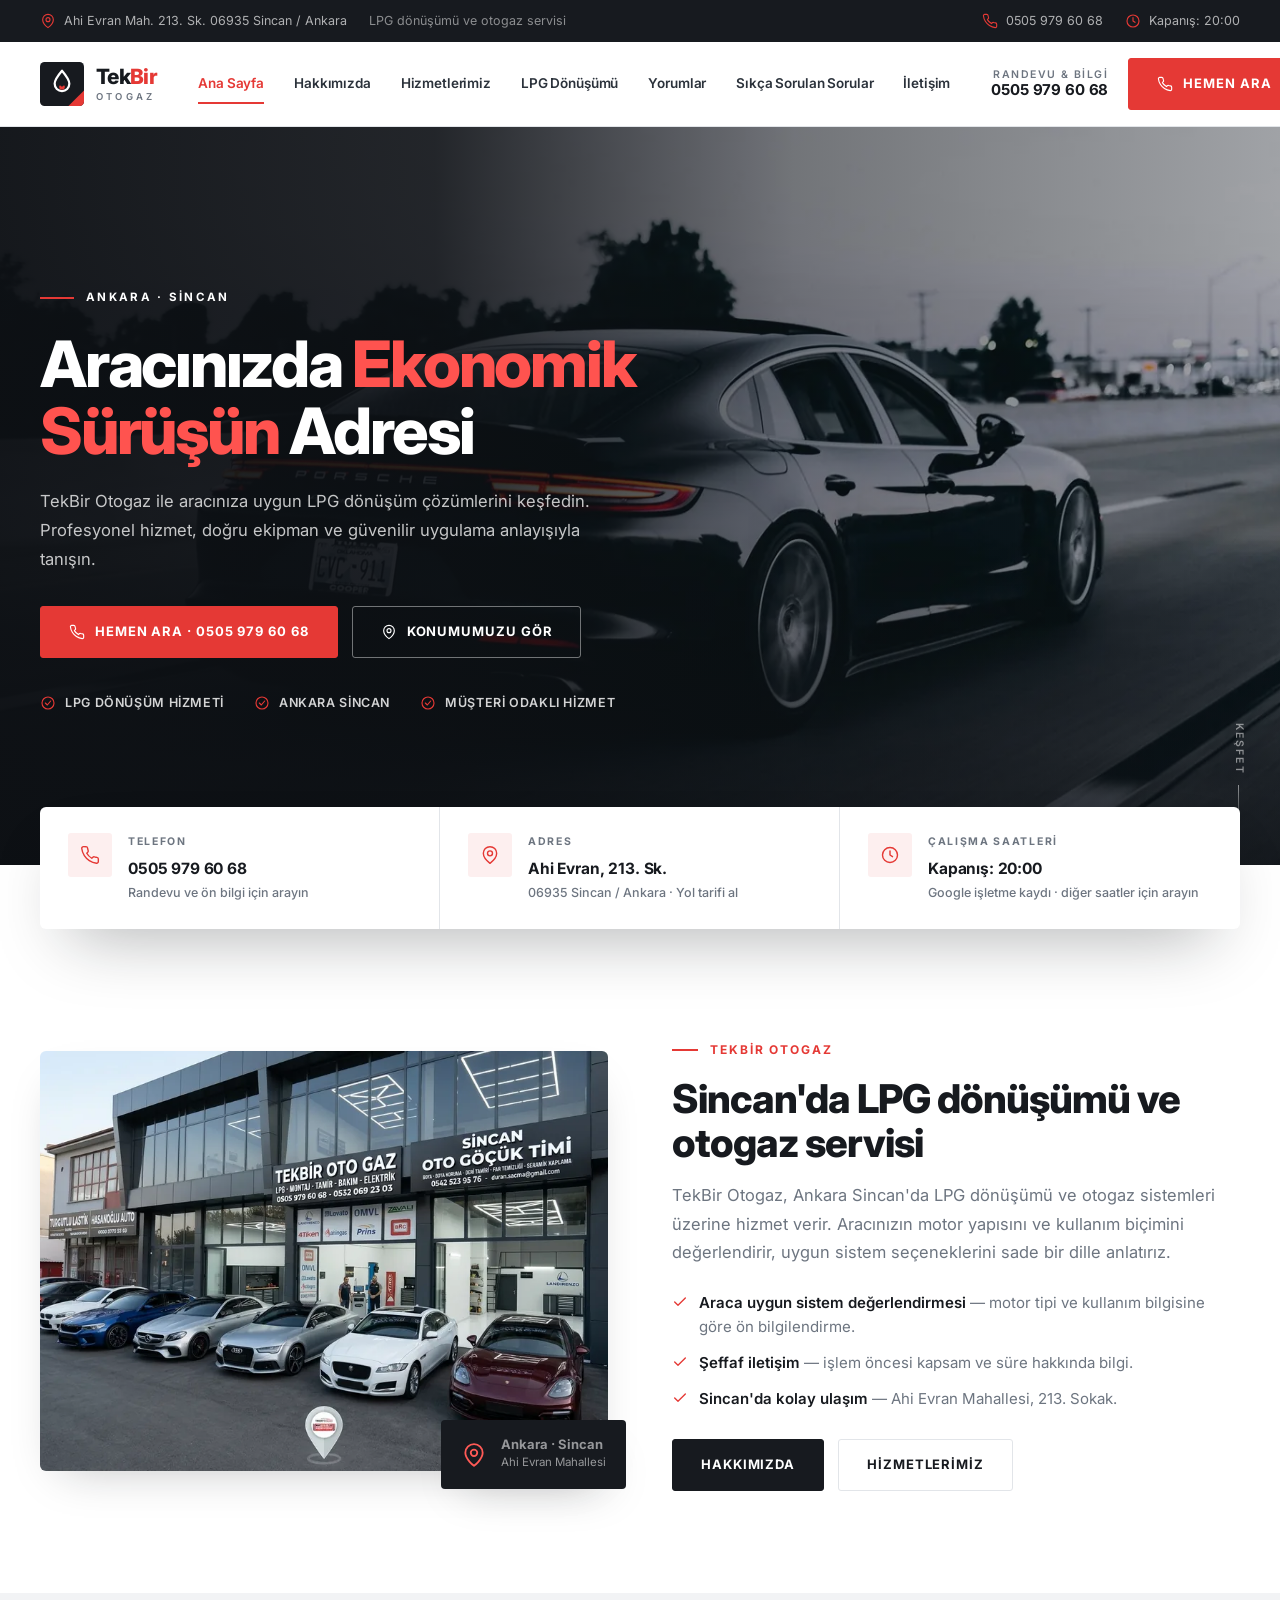
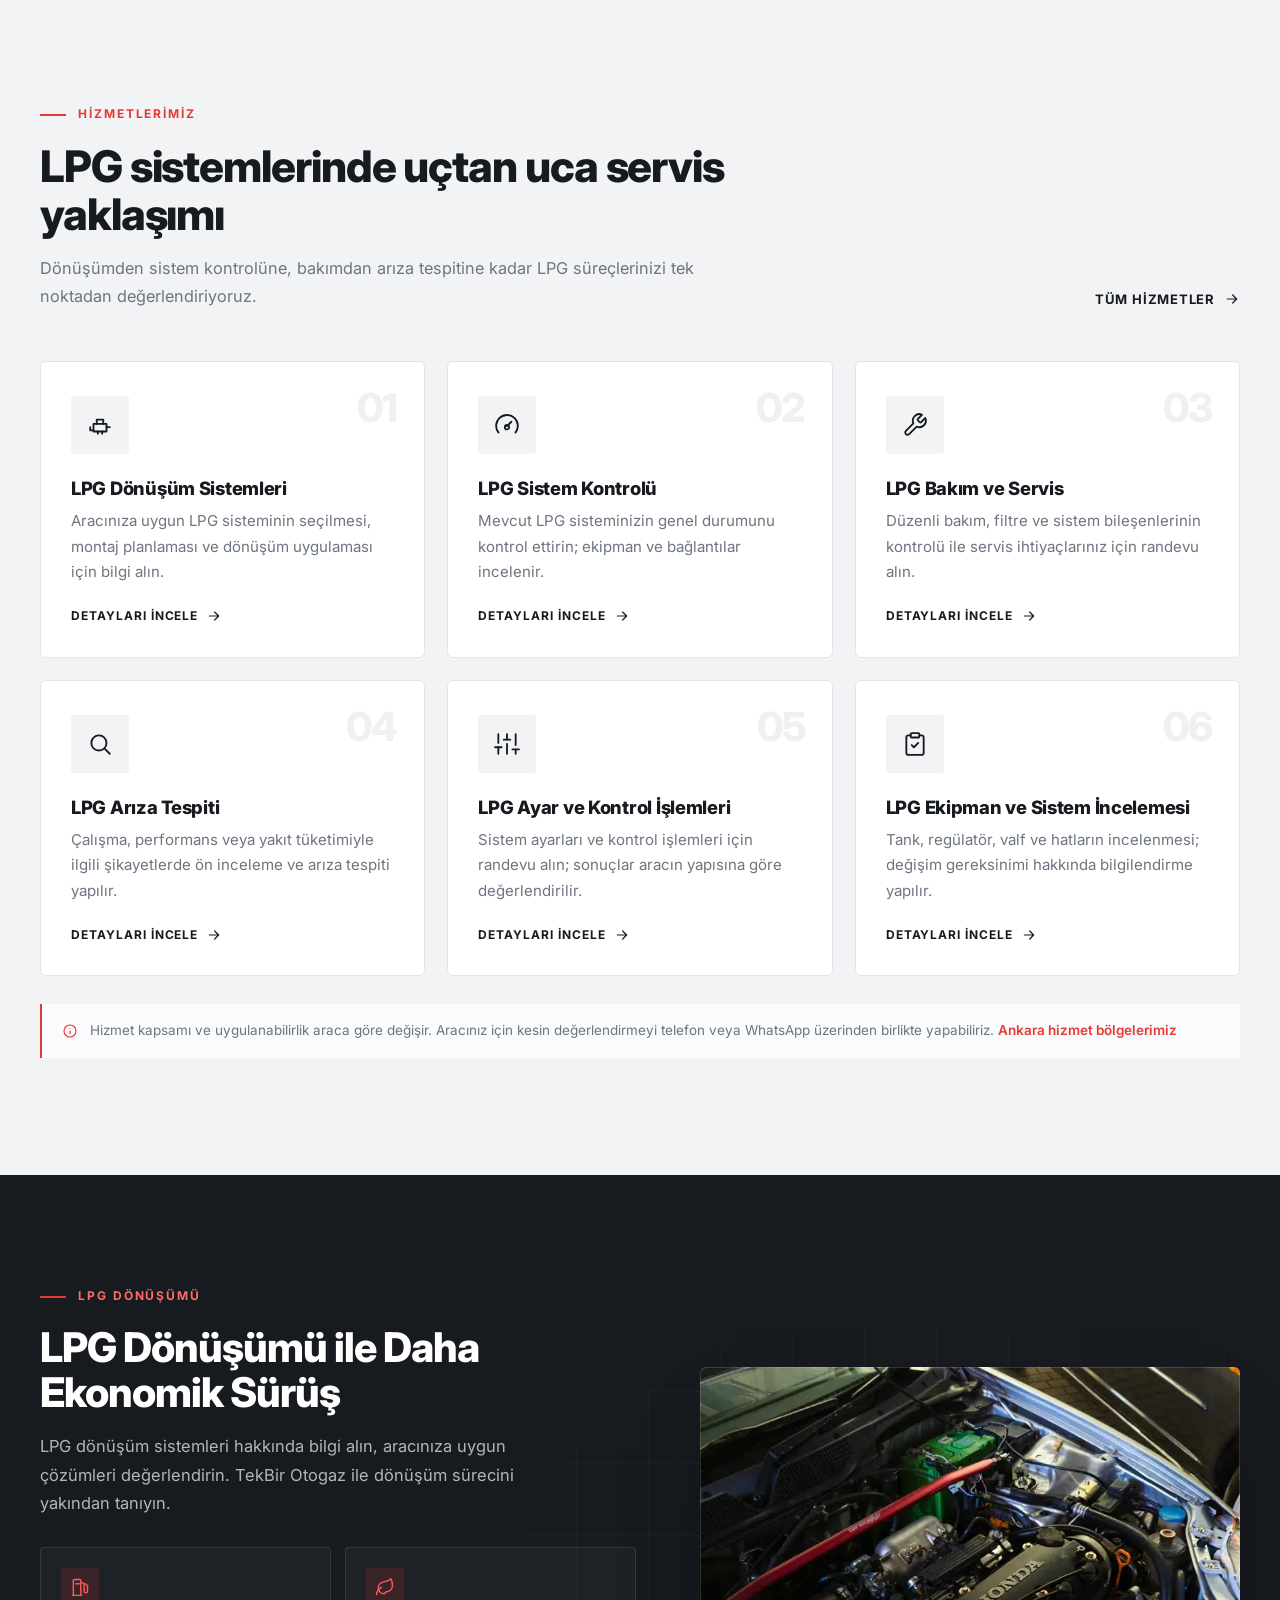
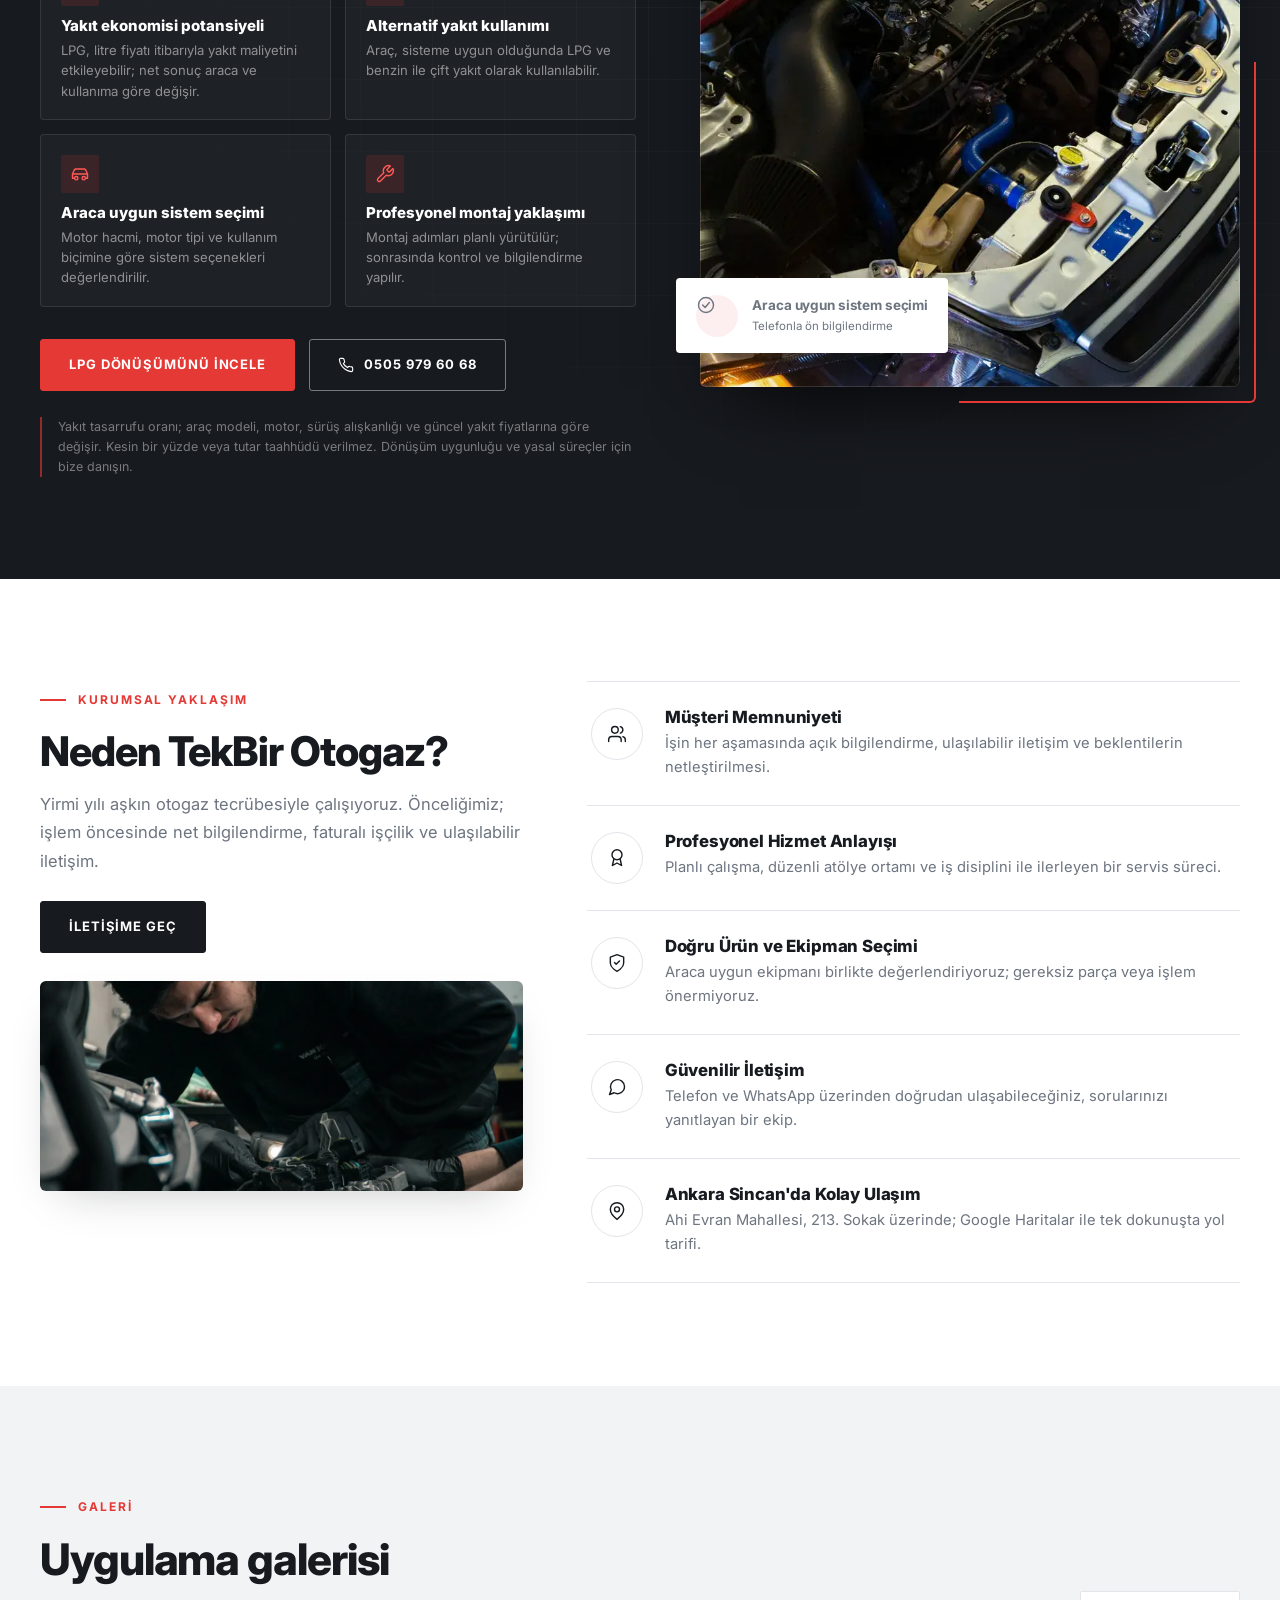
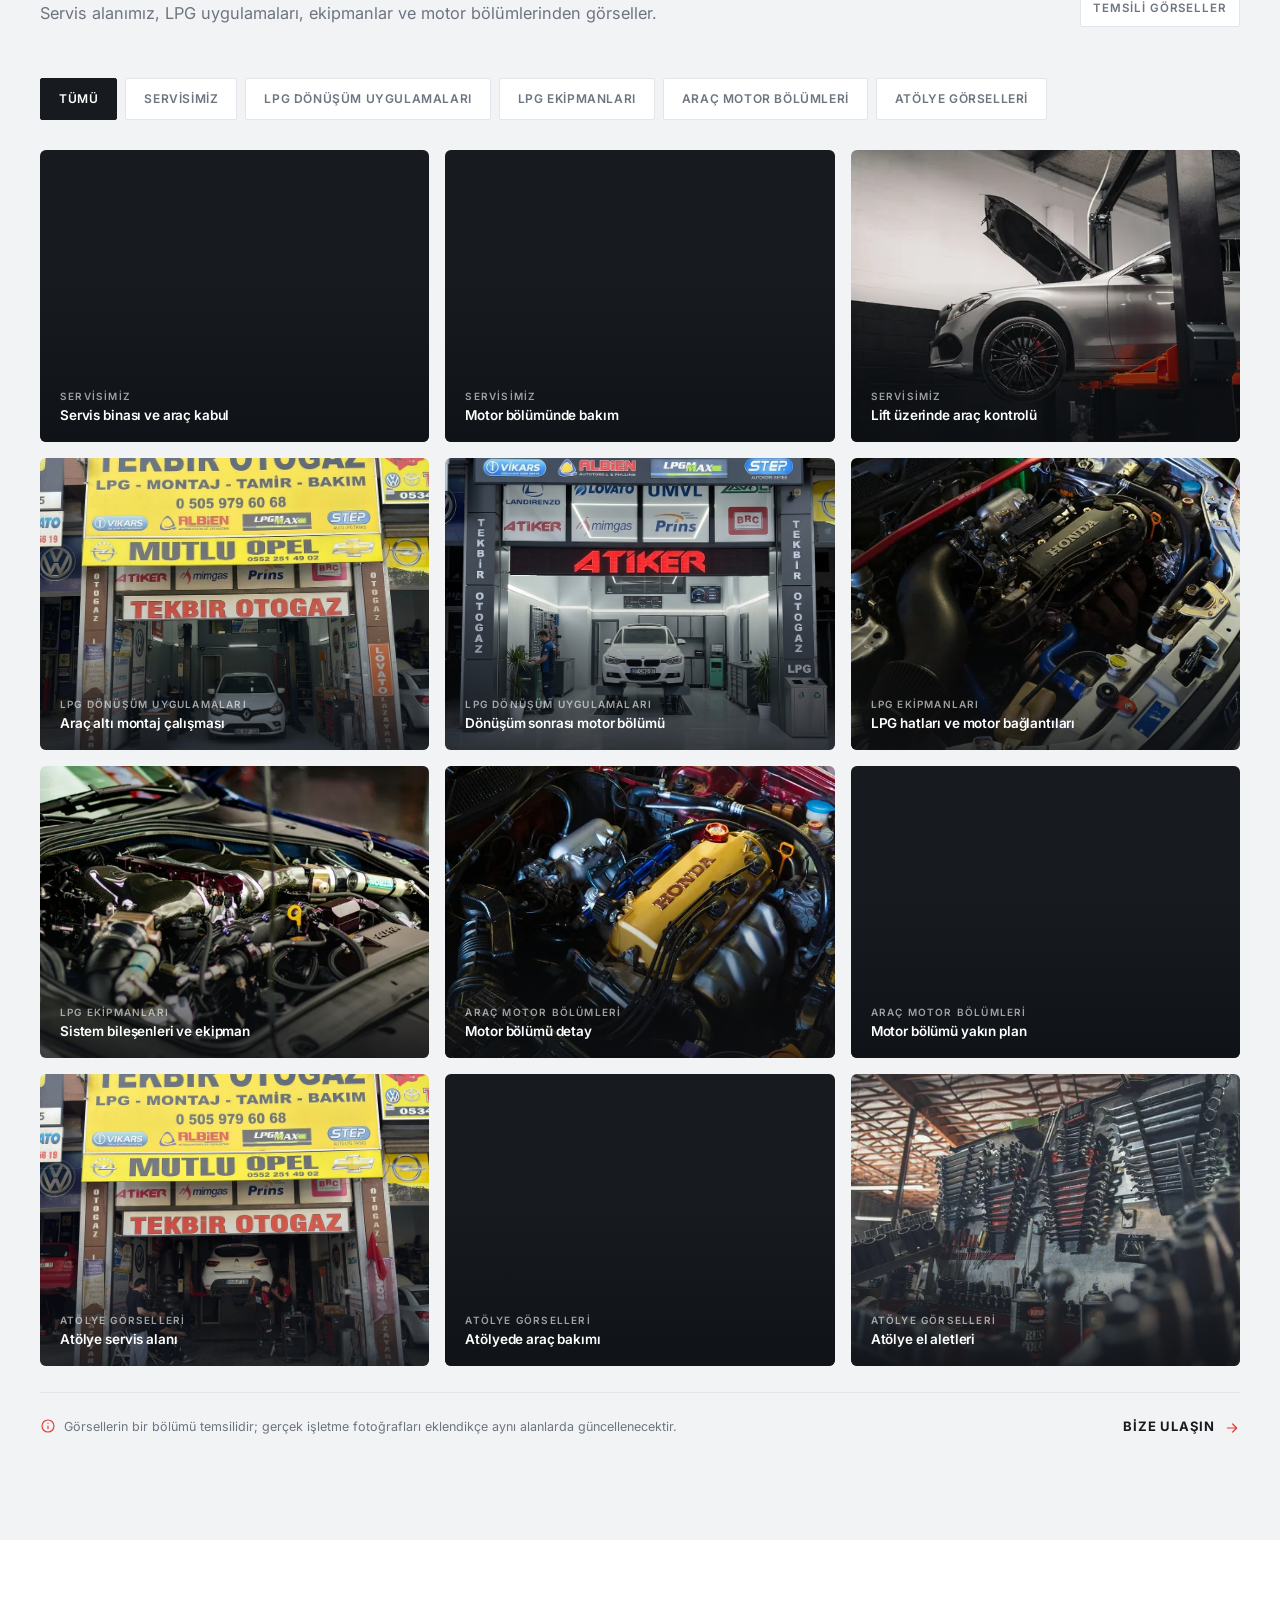
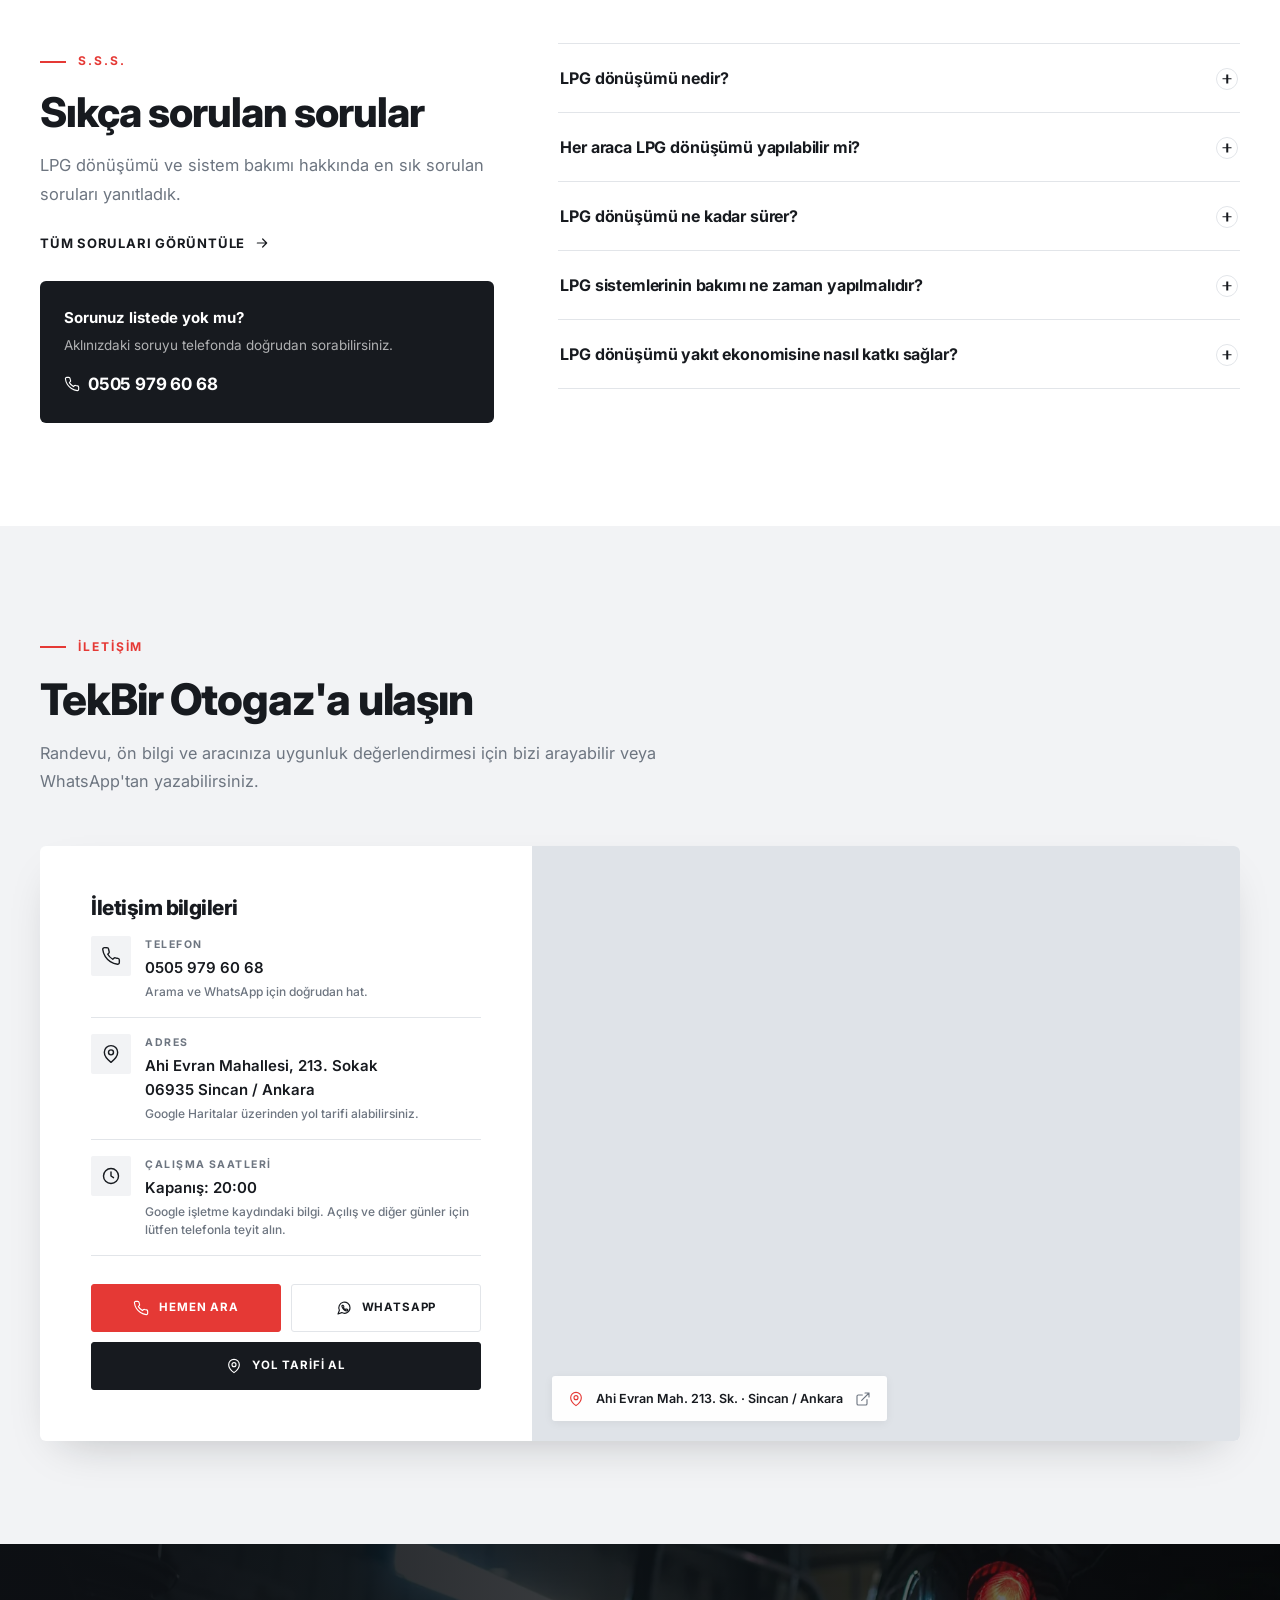
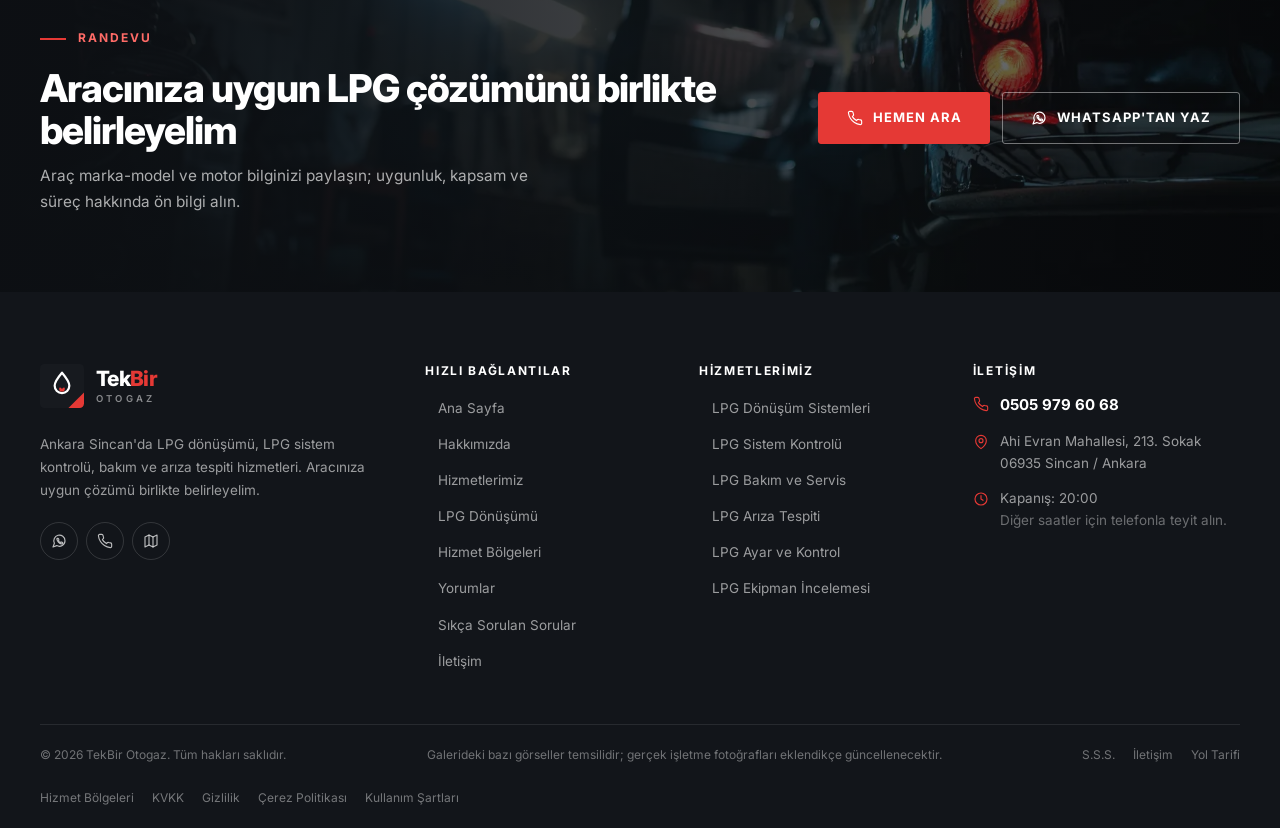
==== index.html @ 09ffab3f "Add files via upload" ====
<!DOCTYPE html>
<html lang="tr">
<head>
  <meta charset="utf-8">
  <meta name="viewport" content="width=device-width, initial-scale=1">
  <script>document.documentElement.classList.add('js');</script>

  <title>Ankara LPG Dönüşümü | TekBir Otogaz – Sincan Otogaz Servisi</title>
  <meta name="description" content="TekBir Otogaz; Ankara Sincan'da LPG dönüşümü, LPG sistem kontrolü, bakım ve arıza tespiti hizmetleri sunar. Aracınıza uygun LPG sistemi için 0505 979 60 68.">
  <link rel="canonical" href="https://www.tekbirtogaz.com/">
  <meta name="robots" content="index, follow, max-image-preview:large">
  <meta name="author" content="TekBir Otogaz">
  <meta name="theme-color" content="#171A1F">
  <meta name="geo.region" content="TR-06">
  <meta name="geo.placename" content="Sincan, Ankara">
  <meta name="geo.position" content="39.9663049;32.5727663">
  <meta name="ICBM" content="39.9663049, 32.5727663">

  <!-- Open Graph -->
  <meta property="og:locale" content="tr_TR">
  <meta property="og:type" content="website">
  <meta property="og:site_name" content="TekBir Otogaz">
  <meta property="og:title" content="Ankara LPG Dönüşümü | TekBir Otogaz – Sincan">
  <meta property="og:description" content="Sincan'da LPG dönüşümü, LPG servisi ve otogaz uygulamaları. Aracınıza uygun sistem için telefon veya WhatsApp ile ulaşın.">
  <meta property="og:url" content="https://www.tekbirtogaz.com/">
  <meta property="og:image" content="https://www.tekbirtogaz.com/assets/img/og-tekbir-otogaz.jpg">
  <meta property="og:image:width" content="1200">
  <meta property="og:image:height" content="630">
  <meta property="og:image:alt" content="TekBir Otogaz – Ankara Sincan LPG dönüşüm servisi">
  <meta name="twitter:card" content="summary_large_image">
  <meta name="twitter:title" content="Ankara LPG Dönüşümü | TekBir Otogaz – Sincan">
  <meta name="twitter:description" content="Sincan'da LPG dönüşümü, LPG servisi ve otogaz uygulamaları. 0505 979 60 68.">
  <meta name="twitter:image" content="https://www.tekbirtogaz.com/assets/img/og-tekbir-otogaz.jpg">

  <link rel="preconnect" href="https://fonts.googleapis.com">
  <link rel="preconnect" href="https://fonts.gstatic.com" crossorigin>
  <link href="https://fonts.googleapis.com/css2?family=Inter:wght@400;500;600;700;800&display=swap" rel="stylesheet">
  <link rel="preload" as="image" href="assets/img/hero-lpg-donusum-sincan-ankara-1400.webp"
        imagesrcset="assets/img/hero-lpg-donusum-sincan-ankara-900.webp 900w, assets/img/hero-lpg-donusum-sincan-ankara-1400.webp 1400w, assets/img/hero-lpg-donusum-sincan-ankara-2000.webp 2000w"
        imagesizes="100vw">
  <link rel="stylesheet" href="assets/css/style.css">
  <link rel="icon" href="assets/img/favicon.svg" type="image/svg+xml">
  <link rel="apple-touch-icon" href="assets/img/apple-touch-icon.png">
  <link rel="manifest" href="site.webmanifest">

  <script type="application/ld+json">
  {
    "@context": "https://schema.org",
    "@type": "AutomotiveBusiness",
    "@id": "https://www.tekbirtogaz.com/#business",
    "name": "TekBir Otogaz",
    "alternateName": "TekBir Otogaz LPG Dönüşüm",
    "description": "Ankara Sincan'da LPG dönüşümü, LPG sistem kontrolü, LPG bakım ve servis, arıza tespiti ve LPG ekipman incelemesi hizmetleri.",
    "url": "https://www.tekbirtogaz.com/",
    "image": [
      "https://www.tekbirtogaz.com/assets/img/og-tekbir-otogaz.jpg",
      "https://www.tekbirtogaz.com/assets/img/hakkimizda-tekbir-otogaz-atolyesi-1200.webp"
    ],
    "logo": "https://www.tekbirtogaz.com/assets/img/favicon.svg",
    "telephone": "+905059796068",
    "address": {
      "@type": "PostalAddress",
      "streetAddress": "Ahi Evran Mahallesi, 213. Sokak",
      "addressLocality": "Sincan",
      "addressRegion": "Ankara",
      "postalCode": "06935",
      "addressCountry": "TR"
    },
    "geo": {
      "@type": "GeoCoordinates",
      "latitude": 39.9663049,
      "longitude": 32.5727663
    },
    "hasMap": "https://www.google.com/maps/place/TekBir+Otogaz/@39.9663049,32.5727663,17z/",
    "sameAs": [
      "https://www.google.com/maps/place/TekBir+Otogaz/@39.9663049,32.5727663,17z/"
    ],
    "areaServed": [
      { "@type": "City", "name": "Ankara" },
      { "@type": "AdministrativeArea", "name": "Sincan" }
    ],
    "hasOfferCatalog": {
      "@type": "OfferCatalog",
      "name": "LPG ve otogaz hizmetleri",
      "itemListElement": [
        { "@type": "Offer", "itemOffered": { "@type": "Service", "name": "LPG Dönüşüm Sistemleri" } },
        { "@type": "Offer", "itemOffered": { "@type": "Service", "name": "LPG Sistem Kontrolü" } },
        { "@type": "Offer", "itemOffered": { "@type": "Service", "name": "LPG Bakım ve Servis" } },
        { "@type": "Offer", "itemOffered": { "@type": "Service", "name": "LPG Arıza Tespiti" } },
        { "@type": "Offer", "itemOffered": { "@type": "Service", "name": "LPG Ayar ve Kontrol İşlemleri" } },
        { "@type": "Offer", "itemOffered": { "@type": "Service", "name": "LPG Ekipman ve Sistem İncelemesi" } }
      ]
    }
  }
  </script>
  <script type="application/ld+json">
  {
    "@context": "https://schema.org",
    "@type": "WebSite",
    "@id": "https://www.tekbirtogaz.com/#website",
    "url": "https://www.tekbirtogaz.com/",
    "name": "TekBir Otogaz",
    "inLanguage": "tr-TR",
    "publisher": { "@id": "https://www.tekbirtogaz.com/#business" }
  }
  </script>
</head>

<body>
  <a class="skip-link" href="#main">İçeriğe geç</a>

  <!-- Üst bilgi şeridi -->
  <div class="topbar">
    <div class="container topbar__inner">
      <div class="topbar__group">
        <span class="topbar__item">
          <svg class="icon icon--sm" aria-hidden="true"><use href="assets/img/icons.svg#i-pin"></use></svg>
          Ahi Evran Mah. 213. Sk. 06935 Sincan / Ankara
        </span>
        <span class="topbar__item topbar__note">LPG dönüşümü ve otogaz servisi</span>
      </div>
      <div class="topbar__group">
        <a class="topbar__item" href="tel:+905059796068">
          <svg class="icon icon--sm" aria-hidden="true"><use href="assets/img/icons.svg#i-phone"></use></svg>
          0505 979 60 68
        </a>
        <span class="topbar__item">
          <svg class="icon icon--sm" aria-hidden="true"><use href="assets/img/icons.svg#i-clock"></use></svg>
          Kapanış: 20:00
        </span>
      </div>
    </div>
  </div>

  <!-- Ana menü -->
  <header class="site-header" id="site-header">
    <div class="container header__inner">
      <a class="logo" href="index.html" aria-label="TekBir Otogaz ana sayfa">
        <svg class="logo__mark" viewBox="0 0 48 48" aria-hidden="true" focusable="false">
          <rect width="48" height="48" rx="5" fill="#171A1F"/>
          <path d="M48 31v12a5 5 0 0 1-5 5H31z" fill="#E53935"/>
          <path d="M24 9.5c5.2 6.1 8 10.2 8 14.2a8 8 0 0 1-16 0c0-4 2.8-8.1 8-14.2z" fill="none" stroke="#fff" stroke-width="2.4" stroke-linejoin="round"/>
          <path d="M24 27.4c1.6-2.2 3.1-2.2 3.1-.4a3.1 3.1 0 0 1-6.2 0c0-1.8 1.5-1.8 3.1.4z" fill="#E53935"/>
        </svg>
        <span class="logo__text">
          <span class="logo__name">Tek<span>Bir</span></span>
          <span class="logo__sub">Otogaz</span>
        </span>
      </a>

      <nav class="nav" aria-label="Ana menü">
        <a class="nav__link" href="index.html" aria-current="page">Ana Sayfa</a>
        <a class="nav__link" href="hakkimizda.html">Hakkımızda</a>
        <a class="nav__link" href="hizmetlerimiz.html">Hizmetlerimiz</a>
        <a class="nav__link" href="lpg-donusumu.html">LPG Dönüşümü</a>
        <a class="nav__link" href="yorumlar.html">Yorumlar</a>
        <a class="nav__link" href="sikca-sorulan-sorular.html">Sıkça Sorulan Sorular</a>
        <a class="nav__link" href="iletisim.html">İletişim</a>
      </nav>

      <div class="header__actions">
        <div class="header__phone">
          <span>Randevu &amp; Bilgi</span>
          <strong><a href="tel:+905059796068">0505 979 60 68</a></strong>
        </div>
        <a class="btn btn--primary header__cta" href="tel:+905059796068">
          <svg class="icon icon--sm" aria-hidden="true"><use href="assets/img/icons.svg#i-phone"></use></svg>
          Hemen Ara
        </a>
        <button class="burger" type="button" aria-label="Menüyü aç" aria-expanded="false" aria-controls="mobile-nav">
          <span class="burger__box"><span></span><span></span><span></span></span>
        </button>
      </div>
    </div>
  </header>

  <!-- Mobil menü -->
  <div class="mobile-nav" id="mobile-nav" aria-hidden="true">
    <nav aria-label="Mobil menü">
      <ul class="mobile-nav__list">
        <li><a class="mobile-nav__link" href="index.html" aria-current="page">Ana Sayfa <svg class="icon icon--sm" aria-hidden="true"><use href="assets/img/icons.svg#i-chevron-right"></use></svg></a></li>
        <li><a class="mobile-nav__link" href="hakkimizda.html">Hakkımızda <svg class="icon icon--sm" aria-hidden="true"><use href="assets/img/icons.svg#i-chevron-right"></use></svg></a></li>
        <li><a class="mobile-nav__link" href="hizmetlerimiz.html">Hizmetlerimiz <svg class="icon icon--sm" aria-hidden="true"><use href="assets/img/icons.svg#i-chevron-right"></use></svg></a></li>
        <li><a class="mobile-nav__link" href="lpg-donusumu.html">LPG Dönüşümü <svg class="icon icon--sm" aria-hidden="true"><use href="assets/img/icons.svg#i-chevron-right"></use></svg></a></li>
        <li><a class="mobile-nav__link" href="hizmet-bolgeleri.html">Hizmet Bölgeleri <svg class="icon icon--sm" aria-hidden="true"><use href="assets/img/icons.svg#i-chevron-right"></use></svg></a></li>
        <li><a class="mobile-nav__link" href="yorumlar.html">Yorumlar <svg class="icon icon--sm" aria-hidden="true"><use href="assets/img/icons.svg#i-chevron-right"></use></svg></a></li>
        <li><a class="mobile-nav__link" href="sikca-sorulan-sorular.html">Sıkça Sorulan Sorular <svg class="icon icon--sm" aria-hidden="true"><use href="assets/img/icons.svg#i-chevron-right"></use></svg></a></li>
        <li><a class="mobile-nav__link" href="iletisim.html">İletişim <svg class="icon icon--sm" aria-hidden="true"><use href="assets/img/icons.svg#i-chevron-right"></use></svg></a></li>
      </ul>
    </nav>
    <div class="mobile-nav__actions">
      <a class="btn btn--primary btn--block" href="tel:+905059796068">
        <svg class="icon icon--sm" aria-hidden="true"><use href="assets/img/icons.svg#i-phone"></use></svg>
        Hemen Ara · 0505 979 60 68
      </a>
      <a class="btn btn--outline btn--block" href="https://wa.me/905059796068" target="_blank" rel="noopener">
        <svg class="icon icon--sm" aria-hidden="true"><use href="assets/img/icons.svg#i-whatsapp"></use></svg>
        WhatsApp'tan Yaz
      </a>
    </div>
    <div class="mobile-nav__meta">
      <p>Ahi Evran Mah. 213. Sk. 06935 Sincan / Ankara</p>
      <p>Kapanış: 20:00 · Diğer saatler için telefonla teyit alın.</p>
    </div>
  </div>

  <main id="main">
    <!-- Hero -->
    <section class="hero">
      <div class="hero__media">
        <img src="assets/img/hero-lpg-donusum-sincan-ankara-1400.webp"
             srcset="assets/img/hero-lpg-donusum-sincan-ankara-900.webp 900w, assets/img/hero-lpg-donusum-sincan-ankara-1400.webp 1400w, assets/img/hero-lpg-donusum-sincan-ankara-2000.webp 2000w"
             sizes="100vw" width="2000" height="1125"
             alt="Yolda ilerleyen modern otomobil – LPG dönüşümü ve ekonomik sürüş (temsili görsel)"
             fetchpriority="high" decoding="async">
      </div>
      <div class="container hero__inner">
        <div class="hero__content">
          <span class="hero__eyebrow">Ankara · Sincan</span>
          <h1>Aracınızda <em>Ekonomik Sürüşün</em> Adresi</h1>
          <p class="hero__text">TekBir Otogaz ile aracınıza uygun LPG dönüşüm çözümlerini keşfedin. Profesyonel hizmet, doğru ekipman ve güvenilir uygulama anlayışıyla tanışın.</p>
          <div class="hero__actions">
            <a class="btn btn--primary" href="tel:+905059796068">
              <svg class="icon icon--sm" aria-hidden="true"><use href="assets/img/icons.svg#i-phone"></use></svg>
              Hemen Ara · 0505 979 60 68
            </a>
            <a class="btn btn--ghost" href="#iletisim">
              <svg class="icon icon--sm" aria-hidden="true"><use href="assets/img/icons.svg#i-pin"></use></svg>
              Konumumuzu Gör
            </a>
          </div>
          <ul class="hero__trust">
            <li><svg class="icon icon--sm" aria-hidden="true"><use href="assets/img/icons.svg#i-check-circle"></use></svg> LPG Dönüşüm Hizmeti</li>
            <li><svg class="icon icon--sm" aria-hidden="true"><use href="assets/img/icons.svg#i-check-circle"></use></svg> Ankara Sincan</li>
            <li><svg class="icon icon--sm" aria-hidden="true"><use href="assets/img/icons.svg#i-check-circle"></use></svg> Müşteri Odaklı Hizmet</li>
          </ul>
        </div>
      </div>
      <span class="hero__scroll" aria-hidden="true">Keşfet</span>
    </section>

    <!-- Hızlı bilgi -->
    <div class="info-rail">
      <div class="container">
        <div class="info-rail__grid">
          <a class="info-rail__item" href="tel:+905059796068">
            <span class="info-rail__icon"><svg class="icon" aria-hidden="true"><use href="assets/img/icons.svg#i-phone"></use></svg></span>
            <span>
              <span class="info-rail__label">Telefon</span>
              <span class="info-rail__value">0505 979 60 68<small>Randevu ve ön bilgi için arayın</small></span>
            </span>
          </a>
          <a class="info-rail__item" href="https://www.google.com/maps/dir/?api=1&amp;destination=39.9663049%2C32.5727663" target="_blank" rel="noopener">
            <span class="info-rail__icon"><svg class="icon" aria-hidden="true"><use href="assets/img/icons.svg#i-pin"></use></svg></span>
            <span>
              <span class="info-rail__label">Adres</span>
              <span class="info-rail__value">Ahi Evran, 213. Sk.<small>06935 Sincan / Ankara · Yol tarifi al</small></span>
            </span>
          </a>
          <div class="info-rail__item">
            <span class="info-rail__icon"><svg class="icon" aria-hidden="true"><use href="assets/img/icons.svg#i-clock"></use></svg></span>
            <span>
              <span class="info-rail__label">Çalışma Saatleri</span>
              <span class="info-rail__value">Kapanış: 20:00<small>Google işletme kaydı · diğer saatler için arayın</small></span>
            </span>
          </div>
        </div>
      </div>
    </div>

    <!-- Kısa tanıtım -->
    <section class="section">
      <div class="container split">
        <div class="split__media split__media--wide reveal">
          <img src="assets/img/hakkimizda-tekbir-otogaz-atolyesi-1200.webp"
               srcset="assets/img/hakkimizda-tekbir-otogaz-atolyesi-800.webp 800w, assets/img/hakkimizda-tekbir-otogaz-atolyesi-1200.webp 1200w"
               sizes="(max-width: 900px) 100vw, 560px" width="1200" height="880"
               alt="TekBir Otogaz'ın Sincan'daki servis binası ve önünde park eden araçlar"
               loading="lazy" decoding="async">
          <div class="split__badge">
            <svg class="icon icon--lg" aria-hidden="true"><use href="assets/img/icons.svg#i-pin"></use></svg>
            <span><strong>Ankara · Sincan</strong><span>Ahi Evran Mahallesi</span></span>
          </div>
        </div>
        <div class="split__content reveal" style="--d: 90ms">
          <span class="eyebrow">TekBir Otogaz</span>
          <h2>Sincan'da LPG dönüşümü ve otogaz servisi</h2>
          <p>TekBir Otogaz, Ankara Sincan'da LPG dönüşümü ve otogaz sistemleri üzerine hizmet verir. Aracınızın motor yapısını ve kullanım biçimini değerlendirir, uygun sistem seçeneklerini sade bir dille anlatırız.</p>
          <ul class="check-list">
            <li><svg class="icon icon--sm" aria-hidden="true"><use href="assets/img/icons.svg#i-check"></use></svg><span><strong>Araca uygun sistem değerlendirmesi</strong> — motor tipi ve kullanım bilgisine göre ön bilgilendirme.</span></li>
            <li><svg class="icon icon--sm" aria-hidden="true"><use href="assets/img/icons.svg#i-check"></use></svg><span><strong>Şeffaf iletişim</strong> — işlem öncesi kapsam ve süre hakkında bilgi.</span></li>
            <li><svg class="icon icon--sm" aria-hidden="true"><use href="assets/img/icons.svg#i-check"></use></svg><span><strong>Sincan'da kolay ulaşım</strong> — Ahi Evran Mahallesi, 213. Sokak.</span></li>
          </ul>
          <div class="btn-row">
            <a class="btn btn--dark" href="hakkimizda.html">Hakkımızda</a>
            <a class="btn btn--outline" href="hizmetlerimiz.html">Hizmetlerimiz</a>
          </div>
        </div>
      </div>
    </section>

    <!-- Hizmetler -->
    <section class="section bg-grey" id="hizmetler">
      <div class="container">
        <div class="section-head-row">
          <div class="section-head reveal">
            <span class="eyebrow">Hizmetlerimiz</span>
            <h2>LPG sistemlerinde uçtan uca servis yaklaşımı</h2>
            <p>Dönüşümden sistem kontrolüne, bakımdan arıza tespitine kadar LPG süreçlerinizi tek noktadan değerlendiriyoruz.</p>
          </div>
          <a class="link-arrow" href="hizmetlerimiz.html">Tüm Hizmetler
            <svg class="icon icon--sm" aria-hidden="true"><use href="assets/img/icons.svg#i-arrow-right"></use></svg>
          </a>
        </div>

        <div class="services__grid">
          <article class="service-card reveal">
            <span class="service-card__num" aria-hidden="true">01</span>
            <span class="service-card__icon"><svg class="icon icon--lg" aria-hidden="true"><use href="assets/img/icons.svg#i-engine"></use></svg></span>
            <h3>LPG Dönüşüm Sistemleri</h3>
            <p>Aracınıza uygun LPG sisteminin seçilmesi, montaj planlaması ve dönüşüm uygulaması için bilgi alın.</p>
            <a class="service-card__link" href="hizmetlerimiz.html#lpg-donusum-sistemleri">Detayları İncele
              <svg class="icon icon--sm" aria-hidden="true"><use href="assets/img/icons.svg#i-arrow-right"></use></svg>
            </a>
          </article>

          <article class="service-card reveal" style="--d: 70ms">
            <span class="service-card__num" aria-hidden="true">02</span>
            <span class="service-card__icon"><svg class="icon icon--lg" aria-hidden="true"><use href="assets/img/icons.svg#i-gauge"></use></svg></span>
            <h3>LPG Sistem Kontrolü</h3>
            <p>Mevcut LPG sisteminizin genel durumunu kontrol ettirin; ekipman ve bağlantılar incelenir.</p>
            <a class="service-card__link" href="hizmetlerimiz.html#lpg-sistem-kontrolu">Detayları İncele
              <svg class="icon icon--sm" aria-hidden="true"><use href="assets/img/icons.svg#i-arrow-right"></use></svg>
            </a>
          </article>

          <article class="service-card reveal" style="--d: 140ms">
            <span class="service-card__num" aria-hidden="true">03</span>
            <span class="service-card__icon"><svg class="icon icon--lg" aria-hidden="true"><use href="assets/img/icons.svg#i-wrench"></use></svg></span>
            <h3>LPG Bakım ve Servis</h3>
            <p>Düzenli bakım, filtre ve sistem bileşenlerinin kontrolü ile servis ihtiyaçlarınız için randevu alın.</p>
            <a class="service-card__link" href="hizmetlerimiz.html#lpg-bakim-servis">Detayları İncele
              <svg class="icon icon--sm" aria-hidden="true"><use href="assets/img/icons.svg#i-arrow-right"></use></svg>
            </a>
          </article>

          <article class="service-card reveal">
            <span class="service-card__num" aria-hidden="true">04</span>
            <span class="service-card__icon"><svg class="icon icon--lg" aria-hidden="true"><use href="assets/img/icons.svg#i-search"></use></svg></span>
            <h3>LPG Arıza Tespiti</h3>
            <p>Çalışma, performans veya yakıt tüketimiyle ilgili şikayetlerde ön inceleme ve arıza tespiti yapılır.</p>
            <a class="service-card__link" href="hizmetlerimiz.html#lpg-ariza-tespiti">Detayları İncele
              <svg class="icon icon--sm" aria-hidden="true"><use href="assets/img/icons.svg#i-arrow-right"></use></svg>
            </a>
          </article>

          <article class="service-card reveal" style="--d: 70ms">
            <span class="service-card__num" aria-hidden="true">05</span>
            <span class="service-card__icon"><svg class="icon icon--lg" aria-hidden="true"><use href="assets/img/icons.svg#i-sliders"></use></svg></span>
            <h3>LPG Ayar ve Kontrol İşlemleri</h3>
            <p>Sistem ayarları ve kontrol işlemleri için randevu alın; sonuçlar aracın yapısına göre değerlendirilir.</p>
            <a class="service-card__link" href="hizmetlerimiz.html#lpg-ayar-kontrol">Detayları İncele
              <svg class="icon icon--sm" aria-hidden="true"><use href="assets/img/icons.svg#i-arrow-right"></use></svg>
            </a>
          </article>

          <article class="service-card reveal" style="--d: 140ms">
            <span class="service-card__num" aria-hidden="true">06</span>
            <span class="service-card__icon"><svg class="icon icon--lg" aria-hidden="true"><use href="assets/img/icons.svg#i-clipboard"></use></svg></span>
            <h3>LPG Ekipman ve Sistem İncelemesi</h3>
            <p>Tank, regülatör, valf ve hatların incelenmesi; değişim gereksinimi hakkında bilgilendirme yapılır.</p>
            <a class="service-card__link" href="hizmetlerimiz.html#lpg-ekipman-incelemesi">Detayları İncele
              <svg class="icon icon--sm" aria-hidden="true"><use href="assets/img/icons.svg#i-arrow-right"></use></svg>
            </a>
          </article>
        </div>

        <p class="services__note">
          <svg class="icon icon--sm" aria-hidden="true"><use href="assets/img/icons.svg#i-info"></use></svg>
          <span>Hizmet kapsamı ve uygulanabilirlik araca göre değişir. Aracınız için kesin değerlendirmeyi telefon veya WhatsApp üzerinden birlikte yapabiliriz. <a href="hizmet-bolgeleri.html" style="color: var(--red); font-weight: 600;">Ankara hizmet bölgelerimiz</a></span>
        </p>
      </div>
    </section>

    <!-- LPG dönüşümü -->
    <section class="section lpg" id="lpg-donusumu">
      <div class="container lpg__inner">
        <div class="lpg__content reveal">
          <span class="eyebrow eyebrow--light">LPG Dönüşümü</span>
          <h2>LPG Dönüşümü ile Daha Ekonomik Sürüş</h2>
          <p class="lpg__text">LPG dönüşüm sistemleri hakkında bilgi alın, aracınıza uygun çözümleri değerlendirin. TekBir Otogaz ile dönüşüm sürecini yakından tanıyın.</p>

          <div class="adv-grid">
            <div class="adv-card">
              <span class="adv-card__icon"><svg class="icon" aria-hidden="true"><use href="assets/img/icons.svg#i-fuel"></use></svg></span>
              <h3>Yakıt ekonomisi potansiyeli</h3>
              <p>LPG, litre fiyatı itibarıyla yakıt maliyetini etkileyebilir; net sonuç araca ve kullanıma göre değişir.</p>
            </div>
            <div class="adv-card">
              <span class="adv-card__icon"><svg class="icon" aria-hidden="true"><use href="assets/img/icons.svg#i-leaf"></use></svg></span>
              <h3>Alternatif yakıt kullanımı</h3>
              <p>Araç, sisteme uygun olduğunda LPG ve benzin ile çift yakıt olarak kullanılabilir.</p>
            </div>
            <div class="adv-card">
              <span class="adv-card__icon"><svg class="icon" aria-hidden="true"><use href="assets/img/icons.svg#i-car"></use></svg></span>
              <h3>Araca uygun sistem seçimi</h3>
              <p>Motor hacmi, motor tipi ve kullanım biçimine göre sistem seçenekleri değerlendirilir.</p>
            </div>
            <div class="adv-card">
              <span class="adv-card__icon"><svg class="icon" aria-hidden="true"><use href="assets/img/icons.svg#i-wrench"></use></svg></span>
              <h3>Profesyonel montaj yaklaşımı</h3>
              <p>Montaj adımları planlı yürütülür; sonrasında kontrol ve bilgilendirme yapılır.</p>
            </div>
          </div>

          <div class="btn-row">
            <a class="btn btn--primary" href="lpg-donusumu.html">LPG Dönüşümünü İncele</a>
            <a class="btn btn--ghost" href="tel:+905059796068">
              <svg class="icon icon--sm" aria-hidden="true"><use href="assets/img/icons.svg#i-phone"></use></svg>
              0505 979 60 68
            </a>
          </div>
          <p class="lpg__disclaimer">Yakıt tasarrufu oranı; araç modeli, motor, sürüş alışkanlığı ve güncel yakıt fiyatlarına göre değişir. Kesin bir yüzde veya tutar taahhüdü verilmez. Dönüşüm uygunluğu ve yasal süreçler için bize danışın.</p>
        </div>

        <div class="lpg__media reveal" style="--d: 100ms">
          <div class="lpg__frame">
            <img src="assets/img/lpg-donusum-motor-bolumu-ekipman-800.webp"
                 srcset="assets/img/lpg-donusum-motor-bolumu-ekipman-800.webp 800w, assets/img/lpg-donusum-motor-bolumu-ekipman-1400.webp 1400w"
                 sizes="(max-width: 1100px) 100vw, 520px" width="1400" height="2496"
                 alt="LPG dönüşümü uygulanmış araçta motor bölümü ve LPG ekipmanları (temsili görsel)"
                 loading="lazy" decoding="async">
          </div>
          <div class="lpg__accent" aria-hidden="true"></div>
          <div class="lpg__float">
            <span class="lpg__float-icon"><svg class="icon" aria-hidden="true"><use href="assets/img/icons.svg#i-check-circle"></use></svg></span>
            <span>
              <strong>Araca uygun sistem seçimi</strong>
              <span>Telefonla ön bilgilendirme</span>
            </span>
          </div>
        </div>
      </div>
    </section>

    <!-- Neden TekBir Otogaz -->
    <section class="section">
      <div class="container why__inner">
        <div class="why__aside reveal">
          <span class="eyebrow">Kurumsal Yaklaşım</span>
          <h2>Neden TekBir Otogaz?</h2>
          <p>Yirmi yılı aşkın otogaz tecrübesiyle çalışıyoruz. Önceliğimiz; işlem öncesinde net bilgilendirme, faturalı işçilik ve ulaşılabilir iletişim.</p>
          <div class="btn-row">
            <a class="btn btn--dark" href="iletisim.html">İletişime Geç</a>
          </div>
          <div class="why__aside-media">
            <img src="assets/img/galeri-usta-motor-bakimi-1100.webp" width="1100" height="734"
                 alt="TekBir Otogaz ustasının motor bölümünde yaptığı bakım çalışması (temsili görsel)"
                 loading="lazy" decoding="async">
          </div>
        </div>

        <ul class="why__list">
          <li class="why__item reveal">
            <span class="why__icon"><svg class="icon" aria-hidden="true"><use href="assets/img/icons.svg#i-users"></use></svg></span>
            <div class="why__body">
              <h3>Müşteri Memnuniyeti</h3>
              <p>İşin her aşamasında açık bilgilendirme, ulaşılabilir iletişim ve beklentilerin netleştirilmesi.</p>
            </div>
          </li>
          <li class="why__item reveal" style="--d: 60ms">
            <span class="why__icon"><svg class="icon" aria-hidden="true"><use href="assets/img/icons.svg#i-award"></use></svg></span>
            <div class="why__body">
              <h3>Profesyonel Hizmet Anlayışı</h3>
              <p>Planlı çalışma, düzenli atölye ortamı ve iş disiplini ile ilerleyen bir servis süreci.</p>
            </div>
          </li>
          <li class="why__item reveal" style="--d: 120ms">
            <span class="why__icon"><svg class="icon" aria-hidden="true"><use href="assets/img/icons.svg#i-shield"></use></svg></span>
            <div class="why__body">
              <h3>Doğru Ürün ve Ekipman Seçimi</h3>
              <p>Araca uygun ekipmanı birlikte değerlendiriyoruz; gereksiz parça veya işlem önermiyoruz.</p>
            </div>
          </li>
          <li class="why__item reveal" style="--d: 180ms">
            <span class="why__icon"><svg class="icon" aria-hidden="true"><use href="assets/img/icons.svg#i-chat"></use></svg></span>
            <div class="why__body">
              <h3>Güvenilir İletişim</h3>
              <p>Telefon ve WhatsApp üzerinden doğrudan ulaşabileceğiniz, sorularınızı yanıtlayan bir ekip.</p>
            </div>
          </li>
          <li class="why__item reveal" style="--d: 240ms">
            <span class="why__icon"><svg class="icon" aria-hidden="true"><use href="assets/img/icons.svg#i-pin"></use></svg></span>
            <div class="why__body">
              <h3>Ankara Sincan'da Kolay Ulaşım</h3>
              <p>Ahi Evran Mahallesi, 213. Sokak üzerinde; Google Haritalar ile tek dokunuşta yol tarifi.</p>
            </div>
          </li>
        </ul>
      </div>
    </section>

    <!-- Galeri -->
    <section class="section bg-grey" id="galeri">
      <div class="container">
        <div class="section-head-row">
          <div class="section-head reveal">
            <span class="eyebrow">Galeri</span>
            <h2>Uygulama galerisi</h2>
            <p>Servis alanımız, LPG uygulamaları, ekipmanlar ve motor bölümlerinden görseller.</p>
          </div>
          <span class="badge">Temsili görseller</span>
        </div>

        <div class="gallery__filters" role="group" aria-label="Galeri kategorileri">
          <button class="filter-btn is-active" type="button" data-filter="all" aria-pressed="true">Tümü</button>
          <button class="filter-btn" type="button" data-filter="servis" aria-pressed="false">Servisimiz</button>
          <button class="filter-btn" type="button" data-filter="donusum" aria-pressed="false">LPG Dönüşüm Uygulamaları</button>
          <button class="filter-btn" type="button" data-filter="ekipman" aria-pressed="false">LPG Ekipmanları</button>
          <button class="filter-btn" type="button" data-filter="motor" aria-pressed="false">Araç Motor Bölümleri</button>
          <button class="filter-btn" type="button" data-filter="atolye" aria-pressed="false">Atölye Görselleri</button>
        </div>

        <div class="gallery__grid" data-gallery>
          <button class="gallery__item" type="button" data-category="servis" aria-label="Galeriyi aç: Servis binası ve araç kabul">
            <img src="assets/img/galeri-servis-atolye-600.webp" srcset="assets/img/galeri-servis-atolye-600.webp 600w, assets/img/galeri-servis-atolye-1100.webp 1100w" sizes="(max-width: 700px) 100vw, (max-width: 900px) 50vw, 380px" width="1100" height="807"
                 data-full="assets/img/galeri-servis-atolye-1100.webp"
                 alt="TekBir Otogaz servis binası ve önünde sıralanmış araçlar" loading="lazy" decoding="async">
            <span class="gallery__caption"><span><small>Servisimiz</small>Servis binası ve araç kabul</span>
              <span class="gallery__zoom"><svg class="icon icon--sm" aria-hidden="true"><use href="assets/img/icons.svg#i-search"></use></svg></span>
            </span>
          </button>

          <button class="gallery__item" type="button" data-category="servis" aria-label="Galeriyi aç: Motor bölümünde bakım çalışması">
            <img src="assets/img/galeri-usta-motor-bakimi-600.webp" srcset="assets/img/galeri-usta-motor-bakimi-600.webp 600w, assets/img/galeri-usta-motor-bakimi-1100.webp 1100w" sizes="(max-width: 700px) 100vw, (max-width: 900px) 50vw, 380px" width="1100" height="734"
                 data-full="assets/img/galeri-usta-motor-bakimi-1100.webp"
                 alt="Usta motor bölümünde bakım çalışması yapıyor (temsili görsel)" loading="lazy" decoding="async">
            <span class="gallery__caption"><span><small>Servisimiz</small>Motor bölümünde bakım</span>
              <span class="gallery__zoom"><svg class="icon icon--sm" aria-hidden="true"><use href="assets/img/icons.svg#i-search"></use></svg></span>
            </span>
          </button>

          <button class="gallery__item" type="button" data-category="servis" aria-label="Galeriyi aç: Lift üzerinde araç kontrolü">
            <img src="assets/img/galeri-arac-servis-lift-600.webp" srcset="assets/img/galeri-arac-servis-lift-600.webp 600w, assets/img/galeri-arac-servis-lift-1100.webp 1100w" sizes="(max-width: 700px) 100vw, (max-width: 900px) 50vw, 380px" width="1100" height="550"
                 data-full="assets/img/galeri-arac-servis-lift-1100.webp"
                 alt="Lift üzerinde kontrol edilen otomobil (temsili görsel)" loading="lazy" decoding="async">
            <span class="gallery__caption"><span><small>Servisimiz</small>Lift üzerinde araç kontrolü</span>
              <span class="gallery__zoom"><svg class="icon icon--sm" aria-hidden="true"><use href="assets/img/icons.svg#i-search"></use></svg></span>
            </span>
          </button>

          <button class="gallery__item" type="button" data-category="donusum" aria-label="Galeriyi aç: Araç altı montaj çalışması">
            <img src="assets/img/galeri-lpg-tank-montaji-600.webp" srcset="assets/img/galeri-lpg-tank-montaji-600.webp 600w, assets/img/galeri-lpg-tank-montaji-1100.webp 1100w" sizes="(max-width: 700px) 100vw, (max-width: 900px) 50vw, 380px" width="1100" height="734"
                 data-full="assets/img/galeri-lpg-tank-montaji-1100.webp"
                 alt="Araç altında montaj ve kontrol çalışması (temsili görsel)" loading="lazy" decoding="async">
            <span class="gallery__caption"><span><small>LPG Dönüşüm Uygulamaları</small>Araç altı montaj çalışması</span>
              <span class="gallery__zoom"><svg class="icon icon--sm" aria-hidden="true"><use href="assets/img/icons.svg#i-search"></use></svg></span>
            </span>
          </button>

          <button class="gallery__item" type="button" data-category="donusum" aria-label="Galeriyi aç: Dönüşüm sonrası motor bölümü">
            <img src="assets/img/galeri-lpg-donusum-uygulama-600.webp" srcset="assets/img/galeri-lpg-donusum-uygulama-600.webp 600w, assets/img/galeri-lpg-donusum-uygulama-1100.webp 1100w" sizes="(max-width: 700px) 100vw, (max-width: 900px) 50vw, 380px" width="1100" height="1955"
                 data-full="assets/img/galeri-lpg-donusum-uygulama-1100.webp"
                 alt="Açık kaput altında motor bölümü (temsili görsel)" loading="lazy" decoding="async">
            <span class="gallery__caption"><span><small>LPG Dönüşüm Uygulamaları</small>Dönüşüm sonrası motor bölümü</span>
              <span class="gallery__zoom"><svg class="icon icon--sm" aria-hidden="true"><use href="assets/img/icons.svg#i-search"></use></svg></span>
            </span>
          </button>

          <button class="gallery__item" type="button" data-category="ekipman" aria-label="Galeriyi aç: LPG hatları ve motor bağlantıları">
            <img src="assets/img/galeri-lpg-ekipman-motor-600.webp" srcset="assets/img/galeri-lpg-ekipman-motor-600.webp 600w, assets/img/galeri-lpg-ekipman-motor-1100.webp 1100w" sizes="(max-width: 700px) 100vw, (max-width: 900px) 50vw, 380px" width="1100" height="1961"
                 data-full="assets/img/galeri-lpg-ekipman-motor-1100.webp"
                 alt="Motor bölümündeki hatlar ve ekipman bağlantıları (temsili görsel)" loading="lazy" decoding="async">
            <span class="gallery__caption"><span><small>LPG Ekipmanları</small>LPG hatları ve motor bağlantıları</span>
              <span class="gallery__zoom"><svg class="icon icon--sm" aria-hidden="true"><use href="assets/img/icons.svg#i-search"></use></svg></span>
            </span>
          </button>

          <button class="gallery__item" type="button" data-category="ekipman" aria-label="Galeriyi aç: Sistem bileşenleri ve ekipman">
            <img src="assets/img/galeri-lpg-sistem-parcalari-600.webp" srcset="assets/img/galeri-lpg-sistem-parcalari-600.webp 600w, assets/img/galeri-lpg-sistem-parcalari-1100.webp 1100w" sizes="(max-width: 700px) 100vw, (max-width: 900px) 50vw, 380px" width="1100" height="733"
                 data-full="assets/img/galeri-lpg-sistem-parcalari-1100.webp"
                 alt="Motor üzerindeki sistem bileşenleri ve ekipman detayı (temsili görsel)" loading="lazy" decoding="async">
            <span class="gallery__caption"><span><small>LPG Ekipmanları</small>Sistem bileşenleri ve ekipman</span>
              <span class="gallery__zoom"><svg class="icon icon--sm" aria-hidden="true"><use href="assets/img/icons.svg#i-search"></use></svg></span>
            </span>
          </button>

          <button class="gallery__item" type="button" data-category="motor" aria-label="Galeriyi aç: Motor bölümü detay">
            <img src="assets/img/galeri-arac-motor-bolumu-600.webp" srcset="assets/img/galeri-arac-motor-bolumu-600.webp 600w, assets/img/galeri-arac-motor-bolumu-1100.webp 1100w" sizes="(max-width: 700px) 100vw, (max-width: 900px) 50vw, 380px" width="1100" height="1961"
                 data-full="assets/img/galeri-arac-motor-bolumu-1100.webp"
                 alt="Araç motor bölümü yakın plan detayı (temsili görsel)" loading="lazy" decoding="async">
            <span class="gallery__caption"><span><small>Araç Motor Bölümleri</small>Motor bölümü detay</span>
              <span class="gallery__zoom"><svg class="icon icon--sm" aria-hidden="true"><use href="assets/img/icons.svg#i-search"></use></svg></span>
            </span>
          </button>

          <button class="gallery__item" type="button" data-category="motor" aria-label="Galeriyi aç: Motor bölümü yakın plan">
            <img src="assets/img/galeri-motor-bolumu-detay-600.webp" srcset="assets/img/galeri-motor-bolumu-detay-600.webp 600w, assets/img/galeri-motor-bolumu-detay-1100.webp 1100w" sizes="(max-width: 700px) 100vw, (max-width: 900px) 50vw, 380px" width="1100" height="1650"
                 data-full="assets/img/galeri-motor-bolumu-detay-1100.webp"
                 alt="Açık kaput altında motor bölümü ve bileşenler (temsili görsel)" loading="lazy" decoding="async">
            <span class="gallery__caption"><span><small>Araç Motor Bölümleri</small>Motor bölümü yakın plan</span>
              <span class="gallery__zoom"><svg class="icon icon--sm" aria-hidden="true"><use href="assets/img/icons.svg#i-search"></use></svg></span>
            </span>
          </button>

          <button class="gallery__item" type="button" data-category="atolye" aria-label="Galeriyi aç: Atölye servis alanı">
            <img src="assets/img/galeri-atolye-servis-alani-600.webp" srcset="assets/img/galeri-atolye-servis-alani-600.webp 600w, assets/img/galeri-atolye-servis-alani-1100.webp 1100w" sizes="(max-width: 700px) 100vw, (max-width: 900px) 50vw, 380px" width="1100" height="613"
                 data-full="assets/img/galeri-atolye-servis-alani-1100.webp"
                 alt="Atölye içinde servis alanı ve araç liftleri (temsili görsel)" loading="lazy" decoding="async">
            <span class="gallery__caption"><span><small>Atölye Görselleri</small>Atölye servis alanı</span>
              <span class="gallery__zoom"><svg class="icon icon--sm" aria-hidden="true"><use href="assets/img/icons.svg#i-search"></use></svg></span>
            </span>
          </button>

          <button class="gallery__item" type="button" data-category="atolye" aria-label="Galeriyi aç: Atölyede araç bakımı">
            <img src="assets/img/galeri-atolye-arac-bakim-600.webp" srcset="assets/img/galeri-atolye-arac-bakim-600.webp 600w, assets/img/galeri-atolye-arac-bakim-1100.webp 1100w" sizes="(max-width: 700px) 100vw, (max-width: 900px) 50vw, 380px" width="1100" height="734"
                 data-full="assets/img/galeri-atolye-arac-bakim-1100.webp"
                 alt="Atölyede lift üzerinde araç bakım çalışması (temsili görsel)" loading="lazy" decoding="async">
            <span class="gallery__caption"><span><small>Atölye Görselleri</small>Atölyede araç bakımı</span>
              <span class="gallery__zoom"><svg class="icon icon--sm" aria-hidden="true"><use href="assets/img/icons.svg#i-search"></use></svg></span>
            </span>
          </button>

          <button class="gallery__item" type="button" data-category="atolye" aria-label="Galeriyi aç: Atölye el aletleri">
            <img src="assets/img/galeri-atolye-el-aletleri-600.webp" srcset="assets/img/galeri-atolye-el-aletleri-600.webp 600w, assets/img/galeri-atolye-el-aletleri-1100.webp 1100w" sizes="(max-width: 700px) 100vw, (max-width: 900px) 50vw, 380px" width="1100" height="734"
                 data-full="assets/img/galeri-atolye-el-aletleri-1100.webp"
                 alt="Atölye duvarında düzenli el aletleri (temsili görsel)" loading="lazy" decoding="async">
            <span class="gallery__caption"><span><small>Atölye Görselleri</small>Atölye el aletleri</span>
              <span class="gallery__zoom"><svg class="icon icon--sm" aria-hidden="true"><use href="assets/img/icons.svg#i-search"></use></svg></span>
            </span>
          </button>
        </div>

        <div class="gallery__foot">
          <p>
            <svg class="icon icon--sm" aria-hidden="true"><use href="assets/img/icons.svg#i-info"></use></svg>
            <span>Görsellerin bir bölümü temsilidir; gerçek işletme fotoğrafları eklendikçe aynı alanlarda güncellenecektir.</span>
          </p>
          <a class="link-arrow" href="iletisim.html">Bize Ulaşın
            <svg class="icon icon--sm" aria-hidden="true"><use href="assets/img/icons.svg#i-arrow-right"></use></svg>
          </a>
        </div>
      </div>
    </section>

    <!-- SSS -->
    <section class="section">
      <div class="container faq__inner">
        <div class="faq__aside reveal">
          <span class="eyebrow">S.S.S.</span>
          <h2>Sıkça sorulan sorular</h2>
          <p>LPG dönüşümü ve sistem bakımı hakkında en sık sorulan soruları yanıtladık.</p>
          <a class="link-arrow" href="sikca-sorulan-sorular.html" style="margin-top: 6px;">Tüm Soruları Görüntüle
            <svg class="icon icon--sm" aria-hidden="true"><use href="assets/img/icons.svg#i-arrow-right"></use></svg>
          </a>
          <div class="faq__call">
            <strong>Sorunuz listede yok mu?</strong>
            Aklınızdaki soruyu telefonda doğrudan sorabilirsiniz.
            <a href="tel:+905059796068">
              <svg class="icon icon--sm" aria-hidden="true"><use href="assets/img/icons.svg#i-phone"></use></svg>
              0505 979 60 68
            </a>
          </div>
        </div>

        <div class="accordion" data-accordion>
          <details class="acc-item reveal">
            <summary>LPG dönüşümü nedir?<span class="acc-item__icon" aria-hidden="true"></span></summary>
            <div class="acc-item__body">
              <p>LPG dönüşümü, benzinle çalışan bir araca LPG (otogaz) sistemi eklenerek aracın LPG ile de çalışabilmesini sağlayan uygulamadır. Sistem; tank, regülatör, valf, enjeksiyon birimi ve elektronik kontrol ünitesi gibi bileşenlerden oluşur. Uygulama, aracın motor yapısına ve kullanım biçimine göre planlanır.</p>
            </div>
          </details>
          <details class="acc-item reveal">
            <summary>Her araca LPG dönüşümü yapılabilir mi?<span class="acc-item__icon" aria-hidden="true"></span></summary>
            <div class="acc-item__body">
              <p>Her araç için uygunluk aynı değildir. Motor tipi (özellikle direkt enjeksiyonlu motorlar), motor hacmi, araç yaşı, bagaj yapısı ve yedek lastik boşluğu gibi etkenler belirleyicidir. Mevzuat şartları da sürece dahildir. Kesin değerlendirme, aracın yerinde incelenmesiyle yapılır.</p>
            </div>
          </details>
          <details class="acc-item reveal">
            <summary>LPG dönüşümü ne kadar sürer?<span class="acc-item__icon" aria-hidden="true"></span></summary>
            <div class="acc-item__body">
              <p>Süre; araç modeli, seçilen sistem, montaj kapsamı ve atölye yoğunluğuna göre değişir. Aynı gün tamamlanan uygulamalar olabileceği gibi daha uzun süren işler de olabilir. Randevu alırken aracınız için tahmini süre bilgisi verilir.</p>
            </div>
          </details>
          <details class="acc-item reveal">
            <summary>LPG sistemlerinin bakımı ne zaman yapılmalıdır?<span class="acc-item__icon" aria-hidden="true"></span></summary>
            <div class="acc-item__body">
              <p>Bakım aralığı, sistem üreticisinin önerilerine ve aracın kullanımına göre değişir. Genellikle belirli kilometre aralıklarında filtre ve bileşen kontrolü önerilir. Aracınızdaki LPG kiti için önerilen aralığı öğrenmek üzere bize danışabilirsiniz.</p>
            </div>
          </details>
          <details class="acc-item reveal">
            <summary>LPG dönüşümü yakıt ekonomisine nasıl katkı sağlar?<span class="acc-item__icon" aria-hidden="true"></span></summary>
            <div class="acc-item__body">
              <p>LPG, benzinin litresine göre genellikle daha düşük fiyatlı bir yakıttır; bu nedenle kilometre başına yakıt maliyeti düşebilir. Ancak LPG'nin enerji içeriği benzinden farklıdır ve tüketim litre bazında artabilir. Net tasarruf; araç, sürüş biçimi, sistem ayarları ve güncel yakıt fiyatlarına göre değişir. Yüzde veya tutar garantisi verilemez.</p>
            </div>
          </details>
        </div>
      </div>
    </section>

    <!-- İletişim -->
    <section class="section contact" id="iletisim">
      <div class="container">
        <div class="section-head reveal">
          <span class="eyebrow">İletişim</span>
          <h2>TekBir Otogaz'a ulaşın</h2>
          <p>Randevu, ön bilgi ve aracınıza uygunluk değerlendirmesi için bizi arayabilir veya WhatsApp'tan yazabilirsiniz.</p>
        </div>

        <div class="contact__grid reveal">
          <div class="contact__panel">
            <h3 style="font-size: 1.3rem; margin-bottom: 16px;">İletişim bilgileri</h3>
            <ul class="contact__list">
              <li>
                <span class="contact__list-icon"><svg class="icon" aria-hidden="true"><use href="assets/img/icons.svg#i-phone"></use></svg></span>
                <dl>
                  <dt class="contact__list-label">Telefon</dt>
                  <dd><a href="tel:+905059796068">0505 979 60 68</a>
                    <small>Arama ve WhatsApp için doğrudan hat.</small>
                  </dd>
                </dl>
              </li>
              <li>
                <span class="contact__list-icon"><svg class="icon" aria-hidden="true"><use href="assets/img/icons.svg#i-pin"></use></svg></span>
                <dl>
                  <dt class="contact__list-label">Adres</dt>
                  <dd>Ahi Evran Mahallesi, 213. Sokak<br>06935 Sincan / Ankara
                    <small>Google Haritalar üzerinden yol tarifi alabilirsiniz.</small>
                  </dd>
                </dl>
              </li>
              <li>
                <span class="contact__list-icon"><svg class="icon" aria-hidden="true"><use href="assets/img/icons.svg#i-clock"></use></svg></span>
                <dl>
                  <dt class="contact__list-label">Çalışma Saatleri</dt>
                  <dd>Kapanış: 20:00
                    <small>Google işletme kaydındaki bilgi. Açılış ve diğer günler için lütfen telefonla teyit alın.</small>
                  </dd>
                </dl>
              </li>
            </ul>

            <div class="contact__actions">
              <a class="btn btn--primary" href="tel:+905059796068">
                <svg class="icon icon--sm" aria-hidden="true"><use href="assets/img/icons.svg#i-phone"></use></svg>
                Hemen Ara
              </a>
              <a class="btn btn--outline" href="https://wa.me/905059796068" target="_blank" rel="noopener">
                <svg class="icon icon--sm" aria-hidden="true"><use href="assets/img/icons.svg#i-whatsapp"></use></svg>
                WhatsApp
              </a>
              <a class="btn btn--dark btn--wide" href="https://www.google.com/maps/dir/?api=1&amp;destination=39.9663049%2C32.5727663" target="_blank" rel="noopener">
                <svg class="icon icon--sm" aria-hidden="true"><use href="assets/img/icons.svg#i-pin"></use></svg>
                Yol Tarifi Al
              </a>
            </div>
          </div>

          <div class="contact__map">
            <iframe
              src="https://www.google.com/maps?q=39.9663049,32.5727663&amp;hl=tr&amp;z=16&amp;output=embed"
              title="TekBir Otogaz konum haritası – Ahi Evran Mah. 213. Sk. Sincan / Ankara"
              width="600" height="480" loading="lazy" referrerpolicy="no-referrer-when-downgrade" allowfullscreen></iframe>
            <a class="map-note" href="https://www.google.com/maps/place/TekBir+Otogaz/@39.9663049,32.5727663,17z/" target="_blank" rel="noopener">
              <svg class="icon icon--sm" aria-hidden="true"><use href="assets/img/icons.svg#i-pin"></use></svg>
              Ahi Evran Mah. 213. Sk. · Sincan / Ankara
              <svg class="icon icon--sm icon--end" aria-hidden="true"><use href="assets/img/icons.svg#i-external"></use></svg>
            </a>
          </div>
        </div>
      </div>
    </section>

    <!-- CTA -->
    <section class="cta-band">
      <div class="cta-band__bg">
        <img src="assets/img/cta-tekbir-otogaz-atolye-1800.webp" width="1800" height="900"
             alt="Atölye ortamında araç ve ekipmanlar (temsili görsel)" loading="lazy" decoding="async">
      </div>
      <div class="container cta-band__inner">
        <div>
          <span class="eyebrow eyebrow--light">Randevu</span>
          <h2>Aracınıza uygun LPG çözümünü birlikte belirleyelim</h2>
          <p>Araç marka-model ve motor bilginizi paylaşın; uygunluk, kapsam ve süreç hakkında ön bilgi alın.</p>
        </div>
        <div class="cta-band__actions">
          <a class="btn btn--primary" href="tel:+905059796068">
            <svg class="icon icon--sm" aria-hidden="true"><use href="assets/img/icons.svg#i-phone"></use></svg>
            Hemen Ara
          </a>
          <a class="btn btn--ghost" href="https://wa.me/905059796068" target="_blank" rel="noopener">
            <svg class="icon icon--sm" aria-hidden="true"><use href="assets/img/icons.svg#i-whatsapp"></use></svg>
            WhatsApp'tan Yaz
          </a>
        </div>
      </div>
    </section>
  </main>

  <!-- Alt bilgi -->
  <footer class="site-footer">
    <div class="container">
      <div class="footer__main">
        <div class="footer__brand">
          <a class="logo" href="index.html" aria-label="TekBir Otogaz ana sayfa">
            <svg class="logo__mark" viewBox="0 0 48 48" aria-hidden="true" focusable="false">
              <rect width="48" height="48" rx="5" fill="#171A1F"/>
              <path d="M48 31v12a5 5 0 0 1-5 5H31z" fill="#E53935"/>
              <path d="M24 9.5c5.2 6.1 8 10.2 8 14.2a8 8 0 0 1-16 0c0-4 2.8-8.1 8-14.2z" fill="none" stroke="#fff" stroke-width="2.4" stroke-linejoin="round"/>
              <path d="M24 27.4c1.6-2.2 3.1-2.2 3.1-.4a3.1 3.1 0 0 1-6.2 0c0-1.8 1.5-1.8 3.1.4z" fill="#E53935"/>
            </svg>
            <span class="logo__text">
              <span class="logo__name">Tek<span>Bir</span></span>
              <span class="logo__sub">Otogaz</span>
            </span>
          </a>
          <p>Ankara Sincan'da LPG dönüşümü, LPG sistem kontrolü, bakım ve arıza tespiti hizmetleri. Aracınıza uygun çözümü birlikte belirleyelim.</p>
          <div class="footer__social">
            <a href="https://wa.me/905059796068" target="_blank" rel="noopener" aria-label="WhatsApp ile iletişime geç">
              <svg class="icon icon--sm" aria-hidden="true"><use href="assets/img/icons.svg#i-whatsapp"></use></svg>
            </a>
            <a href="tel:+905059796068" aria-label="Telefonla ara: 0505 979 60 68">
              <svg class="icon icon--sm" aria-hidden="true"><use href="assets/img/icons.svg#i-phone"></use></svg>
            </a>
            <a href="https://www.google.com/maps/place/TekBir+Otogaz/@39.9663049,32.5727663,17z/" target="_blank" rel="noopener" aria-label="Google Maps işletme profili">
              <svg class="icon icon--sm" aria-hidden="true"><use href="assets/img/icons.svg#i-map"></use></svg>
            </a>
          </div>
        </div>

        <div>
          <h3>Hızlı Bağlantılar</h3>
          <ul class="footer__links">
            <li><a href="index.html">Ana Sayfa</a></li>
            <li><a href="hakkimizda.html">Hakkımızda</a></li>
            <li><a href="hizmetlerimiz.html">Hizmetlerimiz</a></li>
            <li><a href="lpg-donusumu.html">LPG Dönüşümü</a></li>
            <li><a href="hizmet-bolgeleri.html">Hizmet Bölgeleri</a></li>
            <li><a href="yorumlar.html">Yorumlar</a></li>
            <li><a href="sikca-sorulan-sorular.html">Sıkça Sorulan Sorular</a></li>
            <li><a href="iletisim.html">İletişim</a></li>
          </ul>
        </div>

        <div>
          <h3>Hizmetlerimiz</h3>
          <ul class="footer__links">
            <li><a href="hizmetlerimiz.html#lpg-donusum-sistemleri">LPG Dönüşüm Sistemleri</a></li>
            <li><a href="hizmetlerimiz.html#lpg-sistem-kontrolu">LPG Sistem Kontrolü</a></li>
            <li><a href="hizmetlerimiz.html#lpg-bakim-servis">LPG Bakım ve Servis</a></li>
            <li><a href="hizmetlerimiz.html#lpg-ariza-tespiti">LPG Arıza Tespiti</a></li>
            <li><a href="hizmetlerimiz.html#lpg-ayar-kontrol">LPG Ayar ve Kontrol</a></li>
            <li><a href="hizmetlerimiz.html#lpg-ekipman-incelemesi">LPG Ekipman İncelemesi</a></li>
          </ul>
        </div>

        <div>
          <h3>İletişim</h3>
          <ul class="footer__contact">
            <li>
              <svg class="icon icon--sm" aria-hidden="true"><use href="assets/img/icons.svg#i-phone"></use></svg>
              <span><a href="tel:+905059796068"><strong>0505 979 60 68</strong></a></span>
            </li>
            <li>
              <svg class="icon icon--sm" aria-hidden="true"><use href="assets/img/icons.svg#i-pin"></use></svg>
              <span>Ahi Evran Mahallesi, 213. Sokak<br>06935 Sincan / Ankara</span>
            </li>
            <li>
              <svg class="icon icon--sm" aria-hidden="true"><use href="assets/img/icons.svg#i-clock"></use></svg>
              <span>Kapanış: 20:00<br><span style="color: rgba(255,255,255,.38)">Diğer saatler için telefonla teyit alın.</span></span>
            </li>
          </ul>
        </div>
      </div>

      <div class="footer__bottom">
        <p>© <span data-year>2026</span> TekBir Otogaz. Tüm hakları saklıdır.</p>
        <p>Galerideki bazı görseller temsilidir; gerçek işletme fotoğrafları eklendikçe güncellenecektir.</p>
        <div class="footer__bottom-links">
          <a href="sikca-sorulan-sorular.html">S.S.S.</a>
          <a href="iletisim.html">İletişim</a>
          <a href="https://www.google.com/maps/dir/?api=1&amp;destination=39.9663049%2C32.5727663" target="_blank" rel="noopener">Yol Tarifi</a>
        </div>
        <div class="footer__legal">
          <a href="hizmet-bolgeleri.html">Hizmet Bölgeleri</a>
          <a href="kvkk.html">KVKK</a>
          <a href="gizlilik-politikasi.html">Gizlilik</a>
          <a href="cerez-politikasi.html">Çerez Politikası</a>
          <a href="kullanim-sartlari.html">Kullanım Şartları</a>
        </div>
      </div>
    </div>
  </footer>

  <!-- Galeri büyütme -->
  <div class="lightbox" id="lightbox" role="dialog" aria-modal="true" aria-label="Galeri görsel görünümü" aria-hidden="true">
    <button class="lightbox__close" type="button" aria-label="Galeriyi kapat">
      <svg class="icon" aria-hidden="true"><use href="assets/img/icons.svg#i-close"></use></svg>
    </button>
    <button class="lightbox__nav lightbox__nav--prev" type="button" aria-label="Önceki görsel">
      <svg class="icon" aria-hidden="true"><use href="assets/img/icons.svg#i-chevron-left"></use></svg>
    </button>
    <figure class="lightbox__figure">
      <img class="lightbox__img" src="assets/img/galeri-servis-atolye-1100.webp" alt="" width="1100" height="807">
      <figcaption class="lightbox__caption"></figcaption>
      <div class="lightbox__count"></div>
    </figure>
    <button class="lightbox__nav lightbox__nav--next" type="button" aria-label="Sonraki görsel">
      <svg class="icon" aria-hidden="true"><use href="assets/img/icons.svg#i-chevron-right"></use></svg>
    </button>
  </div>

  <!-- Mobil sabit iletişim çubuğu -->
  <nav class="mobile-bar" aria-label="Hızlı iletişim">
    <div class="mobile-bar__inner">
      <a class="is-primary" href="tel:+905059796068">
        <svg class="icon" aria-hidden="true"><use href="assets/img/icons.svg#i-phone"></use></svg>
        Telefon Et
      </a>
      <a href="https://wa.me/905059796068" target="_blank" rel="noopener">
        <svg class="icon" aria-hidden="true"><use href="assets/img/icons.svg#i-whatsapp"></use></svg>
        WhatsApp
      </a>
      <a href="https://www.google.com/maps/dir/?api=1&amp;destination=39.9663049%2C32.5727663" target="_blank" rel="noopener">
        <svg class="icon" aria-hidden="true"><use href="assets/img/icons.svg#i-pin"></use></svg>
        Yol Tarifi
      </a>
    </div>
  </nav>

  <script src="assets/js/main.js" defer></script>
</body>
</html>
---- assets/css/style.css ----
/* ==========================================================================
   TekBir Otogaz — Kurumsal Web Sitesi
   assets/css/style.css
   1. Tokens & reset
   2. Base typography & utilities
   3. Buttons & badges
   4. Header / navigation
   5. Hero & info rail
   6. Services
   7. LPG conversion (dark)
   8. Why us
   9. Gallery & lightbox
   10. FAQ
   11. Contact & map
   12. CTA band
   13. Subpage hero & content blocks
   14. Footer
   15. Mobile action bar
   16. Motion & responsive
   ========================================================================== */

/* 1. Tokens & reset ------------------------------------------------------- */
:root {
  --ink: #171a1f;
  --ink-2: #1e222a;
  --ink-3: #272d36;
  --ink-soft: #333a44;
  --red: #e53935;
  --red-dark: #c62828;
  --red-soft: rgba(229, 57, 53, 0.08);
  --white: #ffffff;
  --grey: #f2f3f5;
  --grey-2: #e9ebee;
  --line: #e2e5e9;
  --text: #444b55;
  --muted: #6d7580;
  --muted-light: #9aa2ac;

  --font: "Inter", -apple-system, BlinkMacSystemFont, "Segoe UI", Roboto, Arial, sans-serif;
  --container: 1200px;
  --gutter: 24px;
  --hdr: 84px;
  --radius: 4px;
  --radius-lg: 6px;
  --shadow-sm: 0 2px 10px rgba(17, 20, 24, 0.06);
  --shadow: 0 18px 45px -22px rgba(17, 20, 24, 0.28);
  --shadow-lg: 0 32px 70px -30px rgba(17, 20, 24, 0.38);
  --ease: cubic-bezier(0.22, 0.61, 0.36, 1);
  --section-y: clamp(64px, 8vw, 112px);
}

*,
*::before,
*::after {
  box-sizing: border-box;
}

html {
  -webkit-text-size-adjust: 100%;
  scroll-behavior: smooth;
  scroll-padding-top: calc(var(--hdr) + 16px);
}

body {
  margin: 0;
  font-family: var(--font);
  font-size: 16.5px;
  line-height: 1.72;
  color: var(--text);
  background: var(--white);
  -webkit-font-smoothing: antialiased;
  -moz-osx-font-smoothing: grayscale;
  overflow-x: hidden;
}

img,
svg,
iframe {
  max-width: 100%;
}

img {
  display: block;
  height: auto;
}

a {
  color: inherit;
  text-decoration: none;
}

button {
  font: inherit;
  color: inherit;
}

h1,
h2,
h3,
h4,
h5,
h6 {
  margin: 0 0 0.5em;
  color: var(--ink);
  font-weight: 800;
  line-height: 1.1;
  letter-spacing: -0.025em;
}

p {
  margin: 0 0 1.1em;
}

ul,
ol {
  margin: 0 0 1.1em;
  padding-left: 1.2em;
}

li + li {
  margin-top: 0.45em;
}

::selection {
  background: var(--red);
  color: #fff;
}

:focus-visible {
  outline: 2px solid var(--red);
  outline-offset: 3px;
}

.skip-link {
  position: absolute;
  left: 16px;
  top: -80px;
  z-index: 999;
  padding: 12px 20px;
  background: var(--ink);
  color: #fff;
  font-size: 14px;
  font-weight: 600;
  border-radius: var(--radius);
  transition: top 0.2s ease;
}

.skip-link:focus {
  top: 16px;
}

/* 2. Base typography & utilities ------------------------------------------ */
.container {
  width: 100%;
  max-width: calc(var(--container) + var(--gutter) * 2);
  margin-inline: auto;
  padding-inline: var(--gutter);
}

.container--wide {
  max-width: calc(1400px + var(--gutter) * 2);
}

.section {
  position: relative;
  padding-block: var(--section-y);
}

.section--tight {
  padding-block: clamp(48px, 5.5vw, 76px);
}

.section--no-top {
  padding-top: 0;
}

.bg-grey {
  background: var(--grey);
}

.bg-ink {
  background: var(--ink);
  color: rgba(255, 255, 255, 0.72);
}

.bg-ink h1,
.bg-ink h2,
.bg-ink h3,
.bg-ink h4 {
  color: #fff;
}

.eyebrow {
  display: inline-flex;
  align-items: center;
  gap: 12px;
  margin-bottom: 18px;
  color: var(--red);
  font-size: 12px;
  font-weight: 700;
  letter-spacing: 0.16em;
  text-transform: uppercase;
}

.eyebrow::before {
  content: "";
  width: 26px;
  height: 2px;
  background: var(--red);
  flex: none;
}

.eyebrow--light {
  color: #ff6b67;
}

.section-head {
  max-width: 700px;
  margin-bottom: clamp(32px, 4vw, 52px);
}

.section-head h2 {
  font-size: clamp(1.9rem, 3.4vw, 2.8rem);
  margin-bottom: 0.35em;
}

.section-head p {
  margin-bottom: 0;
  font-size: 1.02rem;
  color: var(--muted);
}

.section-head--center {
  margin-inline: auto;
  text-align: center;
}

.section-head--center .eyebrow {
  justify-content: center;
}

.section-head-row {
  display: flex;
  align-items: flex-end;
  justify-content: space-between;
  gap: 32px;
  margin-bottom: clamp(32px, 4vw, 52px);
}

.section-head-row .section-head {
  margin-bottom: 0;
}

.lead {
  font-size: clamp(1.02rem, 1.4vw, 1.14rem);
  line-height: 1.7;
  color: var(--muted);
}

.text-red {
  color: var(--red);
}

.icon {
  display: inline-block;
  width: 20px;
  height: 20px;
  flex: none;
  vertical-align: middle;
}

.icon--sm {
  width: 16px;
  height: 16px;
}

.icon--lg {
  width: 26px;
  height: 26px;
}

.u-center {
  text-align: center;
}

.u-mb-0 {
  margin-bottom: 0 !important;
}

.sr-only {
  position: absolute !important;
  width: 1px;
  height: 1px;
  padding: 0;
  margin: -1px;
  overflow: hidden;
  clip: rect(0, 0, 0, 0);
  white-space: nowrap;
  border: 0;
}

.link-arrow {
  display: inline-flex;
  align-items: center;
  gap: 9px;
  color: var(--ink);
  font-size: 13px;
  font-weight: 700;
  letter-spacing: 0.06em;
  text-transform: uppercase;
  transition: color 0.25s var(--ease), gap 0.25s var(--ease);
}

.link-arrow svg {
  flex: none;
  transition: transform 0.25s var(--ease);
}

.link-arrow:hover {
  color: var(--red);
}

.link-arrow:hover svg {
  transform: translateX(4px);
}

.divider {
  height: 1px;
  border: 0;
  margin: 0;
  background: var(--line);
}

/* 3. Buttons & badges ---------------------------------------------------- */
.btn {
  --btn-bg: var(--red);
  --btn-fg: #fff;
  --btn-bd: var(--red);
  position: relative;
  display: inline-flex;
  align-items: center;
  justify-content: center;
  gap: 10px;
  min-height: 52px;
  padding: 12px 28px;
  border: 1px solid var(--btn-bd);
  border-radius: 3px;
  background: var(--btn-bg);
  color: var(--btn-fg);
  font-family: var(--font);
  font-size: 13px;
  font-weight: 700;
  letter-spacing: 0.07em;
  line-height: 1.2;
  text-transform: uppercase;
  cursor: pointer;
  transition: background 0.25s var(--ease), border-color 0.25s var(--ease),
    color 0.25s var(--ease), transform 0.25s var(--ease), box-shadow 0.25s var(--ease);
}

.btn svg {
  flex: none;
}

.btn:hover {
  transform: translateY(-2px);
  box-shadow: 0 14px 28px -14px rgba(17, 20, 24, 0.5);
}

.btn:active {
  transform: translateY(0);
}

.btn--primary:hover {
  background: var(--red-dark);
  border-color: var(--red-dark);
}

.btn--dark {
  --btn-bg: var(--ink);
  --btn-bd: var(--ink);
}

.btn--dark:hover {
  background: #000;
  border-color: #000;
}

.btn--ghost {
  --btn-bg: transparent;
  --btn-fg: #fff;
  --btn-bd: rgba(255, 255, 255, 0.42);
}

.btn--ghost:hover {
  background: #fff;
  color: var(--ink);
  border-color: #fff;
  box-shadow: none;
}

.btn--outline {
  --btn-bg: transparent;
  --btn-fg: var(--ink);
  --btn-bd: var(--line);
}

.btn--outline:hover {
  background: var(--ink);
  border-color: var(--ink);
  color: #fff;
}

.btn--white {
  --btn-bg: #fff;
  --btn-fg: var(--ink);
  --btn-bd: #fff;
}

.btn--white:hover {
  background: transparent;
  color: #fff;
}

.btn--sm {
  min-height: 44px;
  padding: 10px 20px;
  font-size: 12px;
}

.btn--block {
  width: 100%;
}

.btn-row {
  display: flex;
  flex-wrap: wrap;
  gap: 14px;
}

.badge {
  display: inline-flex;
  align-items: center;
  gap: 8px;
  padding: 7px 12px;
  border: 1px solid var(--line);
  border-radius: 2px;
  background: var(--white);
  color: var(--muted);
  font-size: 11.5px;
  font-weight: 600;
  letter-spacing: 0.08em;
  text-transform: uppercase;
}

/* 4. Header / navigation ------------------------------------------------- */
.topbar {
  background: var(--ink);
  color: rgba(255, 255, 255, 0.66);
  font-size: 12.5px;
}

.topbar__inner {
  display: flex;
  align-items: center;
  justify-content: space-between;
  gap: 24px;
  min-height: 42px;
}

.topbar__group {
  display: flex;
  align-items: center;
  gap: 22px;
  flex-wrap: wrap;
}

.topbar__item {
  display: inline-flex;
  align-items: center;
  gap: 8px;
}

.topbar__item svg {
  color: var(--red);
  flex: none;
}

.topbar a:hover {
  color: #fff;
}

.topbar__note {
  color: rgba(255, 255, 255, 0.5);
}

.site-header {
  position: sticky;
  top: 0;
  z-index: 90;
  background: rgba(255, 255, 255, 0.97);
  backdrop-filter: saturate(160%) blur(12px);
  -webkit-backdrop-filter: saturate(160%) blur(12px);
  border-bottom: 1px solid var(--line);
  transition: box-shadow 0.3s var(--ease), background 0.3s var(--ease);
}

.site-header.is-scrolled {
  box-shadow: 0 10px 30px -18px rgba(17, 20, 24, 0.35);
}

.header__inner {
  display: flex;
  align-items: center;
  justify-content: space-between;
  gap: 28px;
  min-height: var(--hdr);
  transition: min-height 0.3s var(--ease);
}

.site-header.is-scrolled .header__inner {
  min-height: 72px;
}

/* Logo */
.logo {
  display: inline-flex;
  align-items: center;
  gap: 12px;
  flex: none;
}

.logo__mark {
  width: 44px;
  height: 44px;
  flex: none;
}

.logo__text {
  display: flex;
  flex-direction: column;
  line-height: 1;
}

.logo__name {
  font-size: 21px;
  font-weight: 800;
  letter-spacing: -0.03em;
  color: var(--ink);
}

.logo__name span {
  color: var(--red);
}

.logo__sub {
  margin-top: 5px;
  font-size: 9.5px;
  font-weight: 600;
  letter-spacing: 0.34em;
  color: var(--muted);
  text-transform: uppercase;
}

.site-footer .logo__name {
  color: #fff;
}

.site-footer .logo__sub {
  color: rgba(255, 255, 255, 0.5);
}

/* Primary nav */
.nav {
  display: flex;
  align-items: center;
  gap: 4px;
  margin-left: auto;
}

.nav__link {
  position: relative;
  display: block;
  padding: 10px 13px;
  color: #2b323b;
  font-size: 13.5px;
  font-weight: 600;
  letter-spacing: -0.01em;
  white-space: nowrap;
  transition: color 0.2s var(--ease);
}

.nav__link::after {
  content: "";
  position: absolute;
  left: 13px;
  right: 13px;
  bottom: 2px;
  height: 2px;
  background: var(--red);
  transform: scaleX(0);
  transform-origin: left;
  transition: transform 0.3s var(--ease);
}

.nav__link:hover,
.nav__link[aria-current="page"] {
  color: var(--red);
}

.nav__link:hover::after,
.nav__link[aria-current="page"]::after {
  transform: scaleX(1);
}

.header__cta {
  flex: none;
}

.header__phone {
  display: flex;
  flex-direction: column;
  align-items: flex-end;
  margin-right: 4px;
  line-height: 1.25;
}

.header__phone span {
  font-size: 10.5px;
  font-weight: 600;
  letter-spacing: 0.14em;
  text-transform: uppercase;
  color: var(--muted);
}

.header__phone strong {
  color: var(--ink);
  font-size: 15px;
  font-weight: 700;
  letter-spacing: -0.01em;
}

.header__actions {
  display: flex;
  align-items: center;
  gap: 16px;
  flex: none;
}

/* Burger */
.burger {
  display: none;
  align-items: center;
  justify-content: center;
  width: 46px;
  height: 46px;
  padding: 0;
  border: 1px solid var(--line);
  border-radius: 3px;
  background: #fff;
  cursor: pointer;
}

.burger__box {
  position: relative;
  width: 20px;
  height: 12px;
}

.burger__box span {
  position: absolute;
  left: 0;
  width: 100%;
  height: 2px;
  background: var(--ink);
  transition: transform 0.3s var(--ease), opacity 0.2s ease;
}

.burger__box span:nth-child(1) {
  top: 0;
}

.burger__box span:nth-child(2) {
  top: 5px;
}

.burger__box span:nth-child(3) {
  top: 10px;
}

body.nav-open .burger__box span:nth-child(1) {
  transform: translateY(5px) rotate(45deg);
}

body.nav-open .burger__box span:nth-child(2) {
  opacity: 0;
}

body.nav-open .burger__box span:nth-child(3) {
  transform: translateY(-5px) rotate(-45deg);
}

/* Mobile drawer */
.mobile-nav {
  position: fixed;
  inset: var(--hdr) 0 0;
  z-index: 85;
  display: flex;
  flex-direction: column;
  padding: 22px var(--gutter) 40px;
  background: #fff;
  overflow-y: auto;
  opacity: 0;
  visibility: hidden;
  transform: translateY(-8px);
  transition: opacity 0.28s var(--ease), transform 0.28s var(--ease), visibility 0.28s;
}

body.nav-open .mobile-nav {
  opacity: 1;
  visibility: visible;
  transform: none;
}

.mobile-nav__list {
  list-style: none;
  margin: 0 0 24px;
  padding: 0;
}

.mobile-nav__list li + li {
  margin-top: 0;
}

.mobile-nav__link {
  display: flex;
  align-items: center;
  justify-content: space-between;
  padding: 16px 2px;
  border-bottom: 1px solid var(--line);
  font-size: 16px;
  font-weight: 700;
  color: var(--ink);
}

.mobile-nav__link svg {
  color: var(--muted-light);
}

.mobile-nav__link[aria-current="page"] {
  color: var(--red);
}

.mobile-nav__actions {
  display: grid;
  gap: 10px;
  margin-top: auto;
  padding-top: 8px;
}

.mobile-nav__meta {
  margin-top: 22px;
  font-size: 13px;
  color: var(--muted);
}

.mobile-nav__meta p {
  margin-bottom: 6px;
}

.mobile-nav__meta a {
  color: var(--ink);
  font-weight: 600;
}

body.nav-open,
body.lightbox-open {
  overflow: hidden;
}

/* 5. Hero & info rail --------------------------------------------------- */
.hero {
  position: relative;
  display: flex;
  align-items: center;
  min-height: clamp(560px, 82vh, 800px);
  padding-block: clamp(64px, 9vw, 108px);
  background: #0f1216;
  color: rgba(255, 255, 255, 0.78);
  overflow: hidden;
}

.hero__media {
  position: absolute;
  inset: 0;
  z-index: 0;
}

.hero__media img {
  width: 100%;
  height: 100%;
  object-fit: cover;
  object-position: 62% 50%;
}

.hero__media::after {
  content: "";
  position: absolute;
  inset: 0;
  background: linear-gradient(
      90deg,
      rgba(13, 16, 20, 0.96) 0%,
      rgba(13, 16, 20, 0.9) 34%,
      rgba(13, 16, 20, 0.55) 62%,
      rgba(13, 16, 20, 0.35) 100%
    ),
    linear-gradient(0deg, rgba(13, 16, 20, 0.75) 0%, rgba(13, 16, 20, 0) 45%);
}

.hero__inner {
  position: relative;
  z-index: 1;
}

.hero__content {
  max-width: 660px;
}

.hero__eyebrow {
  display: inline-flex;
  align-items: center;
  gap: 12px;
  margin-bottom: 24px;
  color: #fff;
  font-size: 11.5px;
  font-weight: 700;
  letter-spacing: 0.2em;
  text-transform: uppercase;
}

.hero__eyebrow::before {
  content: "";
  width: 34px;
  height: 2px;
  background: var(--red);
}

.hero h1 {
  margin-bottom: 22px;
  color: #fff;
  font-size: clamp(2.4rem, 5vw, 4.1rem);
  font-weight: 800;
  line-height: 1.04;
  letter-spacing: -0.035em;
  text-wrap: balance;
}

.hero h1 em {
  font-style: normal;
  color: #ff534f;
}

.hero__text {
  max-width: 560px;
  margin-bottom: 32px;
  color: rgba(255, 255, 255, 0.76);
  font-size: clamp(1rem, 1.3vw, 1.1rem);
  line-height: 1.75;
}

.hero__actions {
  display: flex;
  flex-wrap: wrap;
  gap: 14px;
  margin-bottom: 34px;
}

.hero__trust {
  display: flex;
  flex-wrap: wrap;
  gap: 14px 30px;
  margin: 0;
  padding: 0;
  list-style: none;
}

.hero__trust li {
  display: flex;
  align-items: center;
  gap: 9px;
  margin: 0;
  color: rgba(255, 255, 255, 0.82);
  font-size: 12.5px;
  font-weight: 600;
  letter-spacing: 0.05em;
  text-transform: uppercase;
}

.hero__trust svg {
  color: var(--red);
  flex: none;
}

.hero__scroll {
  position: absolute;
  right: 32px;
  bottom: 34px;
  z-index: 2;
  display: inline-flex;
  align-items: center;
  gap: 10px;
  color: rgba(255, 255, 255, 0.5);
  font-size: 10.5px;
  font-weight: 600;
  letter-spacing: 0.2em;
  text-transform: uppercase;
  writing-mode: vertical-rl;
}

.hero__scroll::after {
  content: "";
  width: 1px;
  height: 46px;
  background: linear-gradient(180deg, rgba(255, 255, 255, 0.5), rgba(255, 255, 255, 0));
}

/* Info rail overlapping hero */
.info-rail {
  position: relative;
  z-index: 3;
  margin-top: -58px;
}

.info-rail__grid {
  display: grid;
  grid-template-columns: repeat(3, 1fr);
  background: #fff;
  border-radius: var(--radius-lg);
  box-shadow: var(--shadow-lg);
  overflow: hidden;
}

.info-rail__item {
  display: flex;
  align-items: flex-start;
  gap: 16px;
  padding: 26px 28px;
  border-right: 1px solid var(--line);
  transition: background 0.25s var(--ease);
}

.info-rail__item:last-child {
  border-right: 0;
}

.info-rail__item:hover {
  background: #fafbfc;
}

.info-rail__icon {
  display: inline-flex;
  align-items: center;
  justify-content: center;
  width: 44px;
  height: 44px;
  flex: none;
  border-radius: 3px;
  background: var(--red-soft);
  color: var(--red);
}

.info-rail__label {
  display: block;
  margin-bottom: 3px;
  color: var(--muted);
  font-size: 10.5px;
  font-weight: 700;
  letter-spacing: 0.16em;
  text-transform: uppercase;
}

.info-rail__value {
  color: var(--ink);
  font-size: 15.5px;
  font-weight: 700;
  line-height: 1.45;
  letter-spacing: -0.01em;
}

.info-rail__value a:hover {
  color: var(--red);
}

.info-rail__value small {
  display: block;
  margin-top: 2px;
  color: var(--muted);
  font-size: 12.5px;
  font-weight: 500;
  letter-spacing: 0;
}

/* 6. Services ----------------------------------------------------------- */
.services__grid {
  display: grid;
  grid-template-columns: repeat(3, 1fr);
  gap: 22px;
}

.service-card {
  position: relative;
  display: flex;
  flex-direction: column;
  padding: 34px 30px 30px;
  background: #fff;
  border: 1px solid var(--line);
  border-radius: var(--radius-lg);
  overflow: hidden;
  transition: transform 0.35s var(--ease), box-shadow 0.35s var(--ease),
    border-color 0.35s var(--ease);
}

.service-card::before {
  content: "";
  position: absolute;
  top: 0;
  left: 0;
  width: 100%;
  height: 3px;
  background: var(--red);
  transform: scaleX(0);
  transform-origin: left;
  transition: transform 0.4s var(--ease);
}

.service-card:hover {
  transform: translateY(-5px);
  border-color: transparent;
  box-shadow: var(--shadow);
}

.service-card:hover::before {
  transform: scaleX(1);
}

.service-card__num {
  position: absolute;
  top: 26px;
  right: 28px;
  color: #eef0f2;
  font-size: 40px;
  font-weight: 800;
  line-height: 1;
  letter-spacing: -0.05em;
  transition: color 0.35s var(--ease);
}

.service-card:hover .service-card__num {
  color: #fbe9e8;
}

.service-card__icon {
  display: inline-flex;
  align-items: center;
  justify-content: center;
  width: 58px;
  height: 58px;
  margin-bottom: 24px;
  border-radius: 3px;
  background: var(--grey);
  color: var(--ink);
  transition: background 0.3s var(--ease), color 0.3s var(--ease);
}

.service-card:hover .service-card__icon {
  background: var(--red);
  color: #fff;
}

.service-card h3 {
  position: relative;
  margin-bottom: 10px;
  font-size: 1.15rem;
  letter-spacing: -0.015em;
}

.service-card p {
  margin-bottom: 22px;
  font-size: 0.94rem;
  color: var(--muted);
  line-height: 1.68;
}

.service-card__link {
  display: inline-flex;
  align-items: center;
  gap: 8px;
  margin-top: auto;
  color: var(--ink);
  font-size: 12px;
  font-weight: 700;
  letter-spacing: 0.08em;
  text-transform: uppercase;
  transition: color 0.25s var(--ease), gap 0.25s var(--ease);
}

.service-card__link:hover {
  color: var(--red);
  gap: 12px;
}

.services__note {
  display: flex;
  align-items: flex-start;
  gap: 12px;
  margin-top: 28px;
  padding: 16px 20px;
  border-left: 2px solid var(--red);
  background: #fafbfc;
  color: var(--muted);
  font-size: 13.5px;
  line-height: 1.6;
}

.services__note svg {
  flex: none;
  margin-top: 3px;
  color: var(--red);
}

/* 7. LPG conversion (dark) ---------------------------------------------- */
.lpg {
  position: relative;
  background: var(--ink);
  color: rgba(255, 255, 255, 0.7);
  overflow: hidden;
}

.lpg::before {
  content: "";
  position: absolute;
  inset: 0;
  background-image: linear-gradient(rgba(255, 255, 255, 0.032) 1px, transparent 1px),
    linear-gradient(90deg, rgba(255, 255, 255, 0.032) 1px, transparent 1px);
  background-size: 72px 72px;
  mask-image: radial-gradient(ellipse at 70% 40%, #000 10%, transparent 72%);
  -webkit-mask-image: radial-gradient(ellipse at 70% 40%, #000 10%, transparent 72%);
  pointer-events: none;
}

.lpg__inner {
  position: relative;
  display: grid;
  grid-template-columns: 1.05fr 0.95fr;
  align-items: center;
  gap: clamp(40px, 5vw, 72px);
}

.lpg h2 {
  color: #fff;
  font-size: clamp(1.85rem, 3.2vw, 2.75rem);
  margin-bottom: 0.42em;
}

.lpg__text {
  max-width: 540px;
  color: rgba(255, 255, 255, 0.68);
  margin-bottom: 30px;
}

.adv-grid {
  display: grid;
  grid-template-columns: repeat(2, 1fr);
  gap: 14px;
  margin-bottom: 32px;
}

.adv-card {
  padding: 20px 20px 18px;
  border: 1px solid rgba(255, 255, 255, 0.1);
  border-radius: var(--radius);
  background: rgba(255, 255, 255, 0.03);
  transition: border-color 0.3s var(--ease), background 0.3s var(--ease),
    transform 0.3s var(--ease);
}

.adv-card:hover {
  border-color: rgba(229, 57, 53, 0.55);
  background: rgba(255, 255, 255, 0.05);
  transform: translateY(-3px);
}

.adv-card__icon {
  display: inline-flex;
  align-items: center;
  justify-content: center;
  width: 38px;
  height: 38px;
  margin-bottom: 12px;
  border-radius: 2px;
  background: rgba(229, 57, 53, 0.14);
  color: #ff5a56;
}

.adv-card h3 {
  margin-bottom: 5px;
  color: #fff;
  font-size: 0.94rem;
  letter-spacing: 0;
}

.adv-card p {
  margin: 0;
  font-size: 0.82rem;
  line-height: 1.55;
  color: rgba(255, 255, 255, 0.5);
}

.lpg__media {
  position: relative;
}

.lpg__frame {
  position: relative;
  border-radius: var(--radius-lg);
  overflow: hidden;
  box-shadow: 0 40px 80px -40px rgba(0, 0, 0, 0.9);
}

.lpg__frame::before {
  content: "";
  position: absolute;
  inset: 0;
  z-index: 1;
  border: 1px solid rgba(255, 255, 255, 0.14);
  border-radius: var(--radius-lg);
  pointer-events: none;
}

.lpg__frame img {
  width: 100%;
  height: clamp(420px, 52vw, 620px);
  object-fit: cover;
}

.lpg__accent {
  position: absolute;
  right: -16px;
  bottom: -16px;
  width: 55%;
  height: 55%;
  border-right: 2px solid var(--red);
  border-bottom: 2px solid var(--red);
  border-radius: 0 0 var(--radius-lg) 0;
  pointer-events: none;
}

.lpg__float {
  position: absolute;
  left: -24px;
  bottom: 34px;
  z-index: 2;
  display: flex;
  align-items: center;
  gap: 14px;
  padding: 16px 20px;
  background: #fff;
  border-radius: var(--radius);
  box-shadow: var(--shadow-lg);
  color: var(--ink);
}

.lpg__float-icon {
  display: inline-flex;
  align-items: center;
  justify-content: center;
  width: 42px;
  height: 42px;
  flex: none;
  border-radius: 50%;
  background: var(--red-soft);
  color: var(--red);
}

.lpg__float strong {
  display: block;
  font-size: 13.5px;
  font-weight: 700;
  letter-spacing: -0.01em;
}

.lpg__float span {
  display: block;
  font-size: 11.5px;
  color: var(--muted);
}

.lpg__disclaimer {
  margin: 26px 0 0;
  padding-left: 16px;
  border-left: 2px solid rgba(229, 57, 53, 0.6);
  font-size: 12.5px;
  line-height: 1.6;
  color: rgba(255, 255, 255, 0.42);
}

/* 8. Why us ------------------------------------------------------------- */
.why__inner {
  display: grid;
  grid-template-columns: 0.85fr 1.15fr;
  gap: clamp(36px, 5vw, 80px);
  align-items: start;
}

.why__aside {
  position: sticky;
  top: calc(var(--hdr) + 32px);
}

.why__aside h2 {
  font-size: clamp(1.9rem, 3.2vw, 2.7rem);
  margin-bottom: 0.4em;
}

.why__aside p {
  color: var(--muted);
  margin-bottom: 26px;
}

.why__aside-media {
  margin-top: 28px;
  border-radius: var(--radius-lg);
  overflow: hidden;
  box-shadow: var(--shadow);
}

.why__aside-media img {
  width: 100%;
  height: 210px;
  object-fit: cover;
}

.why__list {
  display: grid;
  gap: 0;
  margin: 0;
  padding: 0;
  list-style: none;
  border-top: 1px solid var(--line);
}

.why__item {
  display: flex;
  align-items: flex-start;
  gap: 22px;
  margin: 0;
  padding: 26px 4px;
  border-bottom: 1px solid var(--line);
  transition: padding-left 0.3s var(--ease), background 0.3s var(--ease);
}

.why__item:hover {
  padding-left: 12px;
  background: #fbfbfc;
}

.why__icon {
  display: inline-flex;
  align-items: center;
  justify-content: center;
  width: 52px;
  height: 52px;
  flex: none;
  border: 1px solid var(--line);
  border-radius: 50%;
  color: var(--ink);
  transition: background 0.3s var(--ease), color 0.3s var(--ease),
    border-color 0.3s var(--ease);
}

.why__item:hover .why__icon {
  background: var(--red);
  border-color: var(--red);
  color: #fff;
}

.why__body h3 {
  margin-bottom: 4px;
  font-size: 1.05rem;
  letter-spacing: -0.01em;
}

.why__body p {
  margin: 0;
  font-size: 0.92rem;
  line-height: 1.65;
  color: var(--muted);
}

/* 9. Gallery & lightbox -------------------------------------------------- */
.gallery__filters {
  display: flex;
  flex-wrap: wrap;
  gap: 8px;
  margin-bottom: 30px;
}

.filter-btn {
  padding: 10px 18px;
  border: 1px solid var(--line);
  border-radius: 2px;
  background: #fff;
  color: var(--muted);
  font-size: 12px;
  font-weight: 600;
  letter-spacing: 0.05em;
  text-transform: uppercase;
  cursor: pointer;
  transition: background 0.25s var(--ease), color 0.25s var(--ease),
    border-color 0.25s var(--ease);
}

.filter-btn:hover {
  color: var(--ink);
  border-color: #cdd2d8;
}

.filter-btn.is-active {
  background: var(--ink);
  border-color: var(--ink);
  color: #fff;
}

.gallery__grid {
  display: grid;
  grid-template-columns: repeat(3, 1fr);
  gap: 16px;
}

.gallery__item {
  position: relative;
  display: block;
  width: 100%;
  padding: 0;
  border: 0;
  border-radius: var(--radius-lg);
  background: var(--ink);
  cursor: pointer;
  overflow: hidden;
  aspect-ratio: 4 / 3;
}

.gallery__item img {
  width: 100%;
  height: 100%;
  object-fit: cover;
  transition: transform 0.6s var(--ease), opacity 0.4s var(--ease);
}

.gallery__item::after {
  content: "";
  position: absolute;
  inset: 0;
  background: linear-gradient(0deg, rgba(13, 16, 20, 0.85) 0%, rgba(13, 16, 20, 0) 55%);
  opacity: 0.92;
  transition: opacity 0.3s var(--ease);
}

.gallery__item:hover img {
  transform: scale(1.05);
}

.gallery__caption {
  position: absolute;
  left: 0;
  right: 0;
  bottom: 0;
  z-index: 1;
  display: flex;
  align-items: flex-end;
  justify-content: space-between;
  gap: 12px;
  padding: 18px 20px;
  text-align: left;
}

.gallery__caption span {
  display: block;
  color: #fff;
  font-size: 13.5px;
  font-weight: 600;
  letter-spacing: -0.01em;
  line-height: 1.4;
}

.gallery__caption small {
  display: block;
  margin-bottom: 3px;
  color: rgba(255, 255, 255, 0.6);
  font-size: 10px;
  font-weight: 600;
  letter-spacing: 0.12em;
  text-transform: uppercase;
}

.gallery__zoom {
  display: inline-flex;
  align-items: center;
  justify-content: center;
  width: 34px;
  height: 34px;
  flex: none;
  border: 1px solid rgba(255, 255, 255, 0.35);
  border-radius: 50%;
  color: #fff;
  opacity: 0;
  transform: translateY(6px);
  transition: opacity 0.3s var(--ease), transform 0.3s var(--ease);
}

.gallery__item:hover .gallery__zoom,
.gallery__item:focus-visible .gallery__zoom {
  opacity: 1;
  transform: none;
}

.gallery__item.is-hidden {
  display: none;
}

.gallery__foot {
  display: flex;
  flex-wrap: wrap;
  align-items: center;
  justify-content: space-between;
  gap: 16px;
  margin-top: 26px;
  padding-top: 22px;
  border-top: 1px solid var(--line);
  color: var(--muted);
  font-size: 12.5px;
}

.gallery__foot p {
  margin: 0;
  display: flex;
  align-items: flex-start;
  gap: 8px;
}

.gallery__foot svg {
  flex: none;
  margin-top: 2px;
  color: var(--red);
}

/* Lightbox */
.lightbox {
  position: fixed;
  inset: 0;
  z-index: 200;
  display: flex;
  align-items: center;
  justify-content: center;
  padding: 56px clamp(16px, 5vw, 72px);
  background: rgba(10, 12, 15, 0.96);
  opacity: 0;
  visibility: hidden;
  transition: opacity 0.28s var(--ease), visibility 0.28s;
}

.lightbox.is-open {
  opacity: 1;
  visibility: visible;
}

.lightbox__figure {
  margin: 0;
  max-width: 1080px;
  width: 100%;
  text-align: center;
}

.lightbox__img {
  max-width: 100%;
  max-height: 74vh;
  margin-inline: auto;
  border-radius: var(--radius);
  object-fit: contain;
  box-shadow: 0 40px 90px -40px #000;
}

.lightbox__caption {
  margin-top: 18px;
  color: rgba(255, 255, 255, 0.72);
  font-size: 14px;
}

.lightbox__count {
  color: rgba(255, 255, 255, 0.4);
  font-size: 12px;
  letter-spacing: 0.1em;
}

.lightbox__close {
  position: absolute;
  top: 18px;
  right: 20px;
  display: inline-flex;
  align-items: center;
  justify-content: center;
  width: 46px;
  height: 46px;
  border: 1px solid rgba(255, 255, 255, 0.24);
  border-radius: 50%;
  background: transparent;
  color: #fff;
  cursor: pointer;
  transition: background 0.25s ease, border-color 0.25s ease;
}

.lightbox__close:hover {
  background: rgba(255, 255, 255, 0.12);
  border-color: #fff;
}

.lightbox__nav {
  position: absolute;
  top: 50%;
  transform: translateY(-50%);
  display: inline-flex;
  align-items: center;
  justify-content: center;
  width: 48px;
  height: 48px;
  border: 1px solid rgba(255, 255, 255, 0.24);
  border-radius: 50%;
  background: transparent;
  color: #fff;
  cursor: pointer;
  transition: background 0.25s ease, border-color 0.25s ease;
}

.lightbox__nav:hover {
  background: var(--red);
  border-color: var(--red);
}

.lightbox__nav--prev {
  left: clamp(8px, 2vw, 28px);
}

.lightbox__nav--next {
  right: clamp(8px, 2vw, 28px);
}

/* 10. FAQ --------------------------------------------------------------- */
.faq__inner {
  display: grid;
  grid-template-columns: 0.8fr 1.2fr;
  gap: clamp(36px, 5vw, 72px);
  align-items: start;
}

.faq__aside {
  position: sticky;
  top: calc(var(--hdr) + 32px);
}

.faq__aside h2 {
  font-size: clamp(1.9rem, 3.2vw, 2.6rem);
  margin-bottom: 0.4em;
}

.faq__aside p {
  color: var(--muted);
}

.faq__call {
  margin-top: 24px;
  padding: 24px;
  background: var(--ink);
  border-radius: var(--radius-lg);
  color: rgba(255, 255, 255, 0.66);
  font-size: 13.5px;
}

.faq__call strong {
  display: block;
  margin-bottom: 4px;
  color: #fff;
  font-size: 15px;
}

.faq__call a {
  display: inline-flex;
  align-items: center;
  gap: 8px;
  margin-top: 12px;
  color: #fff;
  font-size: 17px;
  font-weight: 700;
  letter-spacing: -0.01em;
}

.faq__call a:hover {
  color: #ff6b67;
}

.accordion {
  border-top: 1px solid var(--line);
}

.acc-item {
  border-bottom: 1px solid var(--line);
}

.acc-item summary {
  display: flex;
  align-items: flex-start;
  justify-content: space-between;
  gap: 20px;
  padding: 22px 2px;
  color: var(--ink);
  font-size: 1rem;
  font-weight: 700;
  letter-spacing: -0.01em;
  line-height: 1.5;
  cursor: pointer;
  list-style: none;
  transition: color 0.2s var(--ease);
}

.acc-item summary::-webkit-details-marker {
  display: none;
}

.acc-item summary:hover {
  color: var(--red);
}

.acc-item__icon {
  position: relative;
  width: 22px;
  height: 22px;
  flex: none;
  margin-top: 2px;
  border: 1px solid var(--line);
  border-radius: 50%;
  transition: background 0.25s var(--ease), border-color 0.25s var(--ease),
    transform 0.3s var(--ease);
}

.acc-item__icon::before,
.acc-item__icon::after {
  content: "";
  position: absolute;
  top: 50%;
  left: 50%;
  background: var(--ink);
  transform: translate(-50%, -50%);
  transition: background 0.25s var(--ease), opacity 0.25s var(--ease);
}

.acc-item__icon::before {
  width: 9px;
  height: 1.5px;
}

.acc-item__icon::after {
  width: 1.5px;
  height: 9px;
}

.acc-item[open] summary {
  color: var(--red);
}

.acc-item[open] .acc-item__icon {
  background: var(--red);
  border-color: var(--red);
  transform: rotate(90deg);
}

.acc-item[open] .acc-item__icon::before,
.acc-item[open] .acc-item__icon::after {
  background: #fff;
}

.acc-item[open] .acc-item__icon::after {
  opacity: 0;
}

.acc-item__body {
  padding: 0 42px 24px 2px;
  color: var(--muted);
  font-size: 0.95rem;
  line-height: 1.72;
}

.acc-item__body p:last-child {
  margin-bottom: 0;
}

.faq__more {
  margin-top: 30px;
}

/* 11. Contact & map ----------------------------------------------------- */
.contact {
  position: relative;
  background: var(--grey);
}

.contact__grid {
  display: grid;
  grid-template-columns: 0.82fr 1.18fr;
  gap: 0;
  background: #fff;
  border-radius: var(--radius-lg);
  overflow: hidden;
  box-shadow: var(--shadow);
}

.contact__panel {
  padding: clamp(30px, 4vw, 52px);
}

.contact__panel h2 {
  font-size: clamp(1.7rem, 2.6vw, 2.2rem);
  margin-bottom: 0.35em;
}

.contact__intro {
  margin-bottom: 26px;
  color: var(--muted);
  font-size: 0.95rem;
}

.contact__list {
  list-style: none;
  margin: 0 0 28px;
  padding: 0;
}

.contact__list li {
  display: flex;
  gap: 14px;
  margin: 0;
  padding: 16px 0;
  border-bottom: 1px solid var(--line);
}

.contact__list dl {
  margin: 0;
}

.contact__list li:first-child {
  padding-top: 0;
}

.contact__list-icon {
  display: inline-flex;
  align-items: center;
  justify-content: center;
  width: 40px;
  height: 40px;
  flex: none;
  border-radius: 2px;
  background: var(--grey);
  color: var(--ink);
}

.contact__list dt,
.contact__list-label {
  display: block;
  margin-bottom: 2px;
  color: var(--muted);
  font-size: 10.5px;
  font-weight: 700;
  letter-spacing: 0.14em;
  text-transform: uppercase;
}

.contact__list dd {
  margin: 0;
  color: var(--ink);
  font-size: 15px;
  font-weight: 600;
  line-height: 1.55;
}

.contact__list dd a:hover {
  color: var(--red);
}

.contact__list dd small {
  display: block;
  margin-top: 4px;
  color: var(--muted);
  font-size: 12px;
  font-weight: 500;
  line-height: 1.5;
}

.contact__actions {
  display: grid;
  grid-template-columns: 1fr 1fr;
  gap: 10px;
}

.contact__actions .btn {
  min-height: 48px;
  padding-inline: 14px;
  font-size: 11.5px;
}

.contact__actions .btn--wide {
  grid-column: 1 / -1;
}

.contact__map {
  position: relative;
  min-height: 480px;
  background: #dfe3e8;
}

.contact__map iframe {
  position: absolute;
  inset: 0;
  width: 100%;
  height: 100%;
  border: 0;
  filter: grayscale(0.12) contrast(1.02);
}

.map-note {
  position: absolute;
  left: 20px;
  bottom: 20px;
  z-index: 1;
  display: flex;
  align-items: center;
  gap: 12px;
  max-width: calc(100% - 40px);
  padding: 12px 16px;
  background: rgba(255, 255, 255, 0.96);
  border-radius: 3px;
  box-shadow: var(--shadow-sm);
  font-size: 12.5px;
  color: var(--ink);
  font-weight: 600;
  transition: background 0.25s var(--ease), color 0.25s var(--ease);
}

.map-note:hover {
  background: #fff;
  color: var(--red);
}

.map-note .icon--end {
  margin-left: auto;
  color: var(--muted);
}

.map-note:hover .icon--end {
  color: var(--red);
}

.map-note svg {
  color: var(--red);
  flex: none;
}

/* 12. CTA band ---------------------------------------------------------- */
.cta-band {
  position: relative;
  overflow: hidden;
  background: var(--ink);
  color: rgba(255, 255, 255, 0.72);
}

.cta-band__bg {
  position: absolute;
  inset: 0;
}

.cta-band__bg img {
  width: 100%;
  height: 100%;
  object-fit: cover;
  object-position: center 60%;
}

.cta-band__bg::after {
  content: "";
  position: absolute;
  inset: 0;
  background: linear-gradient(90deg, rgba(13, 16, 20, 0.95) 10%, rgba(13, 16, 20, 0.78) 55%, rgba(13, 16, 20, 0.5) 100%);
}

.cta-band__inner {
  position: relative;
  z-index: 1;
  display: flex;
  align-items: center;
  justify-content: space-between;
  gap: 36px;
  padding-block: clamp(48px, 6vw, 76px);
}

.cta-band h2 {
  margin-bottom: 0.3em;
  color: #fff;
  font-size: clamp(1.7rem, 3vw, 2.4rem);
}

.cta-band p {
  max-width: 520px;
  margin: 0;
  color: rgba(255, 255, 255, 0.66);
  font-size: 0.96rem;
}

.cta-band__actions {
  display: flex;
  flex-wrap: wrap;
  gap: 12px;
  flex: none;
}

/* 13. Subpage hero & content blocks ------------------------------------- */
.page-hero {
  position: relative;
  display: flex;
  align-items: flex-end;
  min-height: 340px;
  padding: clamp(96px, 12vw, 140px) 0 clamp(40px, 5vw, 56px);
  background: var(--ink);
  color: rgba(255, 255, 255, 0.68);
  overflow: hidden;
}

.page-hero__bg {
  position: absolute;
  inset: 0;
}

.page-hero__bg img {
  width: 100%;
  height: 100%;
  object-fit: cover;
  opacity: 0.42;
}

.page-hero__bg::after {
  content: "";
  position: absolute;
  inset: 0;
  background: linear-gradient(90deg, rgba(13, 16, 20, 0.95) 0%, rgba(13, 16, 20, 0.7) 60%, rgba(13, 16, 20, 0.55) 100%);
}

.page-hero__inner {
  position: relative;
  z-index: 1;
}

.page-hero h1 {
  margin-bottom: 14px;
  color: #fff;
  font-size: clamp(2.1rem, 4.2vw, 3.3rem);
  letter-spacing: -0.03em;
  text-wrap: balance;
}

.page-hero p {
  max-width: 640px;
  margin: 0;
  color: rgba(255, 255, 255, 0.7);
  font-size: clamp(0.98rem, 1.3vw, 1.08rem);
}

.breadcrumb {
  display: flex;
  flex-wrap: wrap;
  align-items: center;
  gap: 8px;
  margin-bottom: 18px;
  padding: 0;
  list-style: none;
  color: rgba(255, 255, 255, 0.45);
  font-size: 12px;
  letter-spacing: 0.02em;
}

.breadcrumb li {
  margin: 0;
  display: flex;
  align-items: center;
  gap: 8px;
}

.breadcrumb a:hover {
  color: #fff;
}

.breadcrumb svg {
  opacity: 0.5;
}

.breadcrumb [aria-current="page"] {
  color: rgba(255, 255, 255, 0.78);
}

/* Split media + text */
.split {
  display: grid;
  grid-template-columns: 1fr 1fr;
  align-items: center;
  gap: clamp(34px, 5vw, 72px);
}

.split--reverse .split__media {
  order: 2;
}

.split__media {
  position: relative;
}

.split__media img {
  width: 100%;
  border-radius: var(--radius-lg);
  object-fit: cover;
  box-shadow: var(--shadow);
}

.split__media--tall img {
  height: clamp(360px, 44vw, 520px);
}

.split__media--wide img {
  height: clamp(280px, 34vw, 420px);
}

.split__badge {
  position: absolute;
  right: -18px;
  bottom: -18px;
  display: flex;
  align-items: center;
  gap: 14px;
  padding: 16px 20px;
  background: var(--ink);
  color: #fff;
  border-radius: var(--radius);
  box-shadow: var(--shadow);
}

.split__badge svg {
  color: #ff5a56;
  flex: none;
}

.split__badge strong {
  display: block;
  font-size: 13px;
  line-height: 1.3;
}

.split__badge span {
  display: block;
  color: rgba(255, 255, 255, 0.55);
  font-size: 11.5px;
}

.split__content h2 {
  font-size: clamp(1.8rem, 3.1vw, 2.6rem);
  margin-bottom: 0.4em;
}

.split__content > p {
  color: var(--muted);
}

/* Check list */
.check-list {
  list-style: none;
  margin: 24px 0 28px;
  padding: 0;
  display: grid;
  gap: 12px;
}

.check-list li {
  display: flex;
  align-items: flex-start;
  gap: 11px;
  margin: 0;
  color: var(--ink);
  font-size: 0.94rem;
  font-weight: 500;
  line-height: 1.6;
}

.check-list svg {
  flex: none;
  margin-top: 3px;
  color: var(--red);
}

.check-list span {
  color: var(--muted);
  font-weight: 400;
}

.check-list strong {
  color: var(--ink);
  font-weight: 600;
}

/* Stat / fact strip */
.fact-strip {
  display: grid;
  grid-template-columns: repeat(4, 1fr);
  border: 1px solid var(--line);
  border-radius: var(--radius-lg);
  overflow: hidden;
  background: #fff;
}

.fact {
  padding: 26px 24px;
  border-right: 1px solid var(--line);
  text-align: center;
}

.fact:last-child {
  border-right: 0;
}

.fact__value {
  display: block;
  margin-bottom: 4px;
  color: var(--ink);
  font-size: 1.35rem;
  font-weight: 800;
  letter-spacing: -0.02em;
}

.fact__label {
  display: block;
  color: var(--muted);
  font-size: 12px;
  font-weight: 600;
  letter-spacing: 0.06em;
  text-transform: uppercase;
}

/* Process steps */
.steps {
  display: grid;
  grid-template-columns: repeat(4, 1fr);
  gap: 20px;
  counter-reset: step;
  margin: 0;
  padding: 0;
  list-style: none;
}

.steps li {
  position: relative;
  margin: 0;
  padding: 30px 24px;
  background: #fff;
  border: 1px solid var(--line);
  border-radius: var(--radius-lg);
  transition: transform 0.3s var(--ease), box-shadow 0.3s var(--ease);
}

.steps li:hover {
  transform: translateY(-4px);
  box-shadow: var(--shadow-sm);
}

.steps li::before {
  counter-increment: step;
  content: "0" counter(step);
  display: block;
  margin-bottom: 14px;
  color: var(--red);
  font-size: 12px;
  font-weight: 800;
  letter-spacing: 0.12em;
}

.steps h3 {
  font-size: 0.98rem;
  margin-bottom: 6px;
}

.steps p {
  margin: 0;
  font-size: 0.87rem;
  line-height: 1.62;
  color: var(--muted);
}

/* Detailed service rows */
.service-row {
  display: grid;
  grid-template-columns: 0.95fr 1.05fr;
  gap: clamp(28px, 4vw, 64px);
  align-items: center;
  padding-block: clamp(34px, 4vw, 54px);
  border-bottom: 1px solid var(--line);
}

.service-row:last-child {
  border-bottom: 0;
}

.service-row:nth-child(even) .service-row__media {
  order: 2;
}

.service-row__media {
  position: relative;
  border-radius: var(--radius-lg);
  overflow: hidden;
  background: var(--grey);
}

.service-row__media img {
  width: 100%;
  height: clamp(240px, 30vw, 340px);
  object-fit: cover;
}

.service-row__index {
  position: absolute;
  top: 14px;
  left: 14px;
  display: inline-flex;
  align-items: center;
  justify-content: center;
  min-width: 40px;
  height: 30px;
  padding: 0 10px;
  background: rgba(23, 26, 31, 0.85);
  color: #fff;
  font-size: 11.5px;
  font-weight: 700;
  letter-spacing: 0.1em;
  border-radius: 2px;
  backdrop-filter: blur(4px);
}

.service-row__content h2,
.service-row__content h3 {
  font-size: clamp(1.35rem, 2.2vw, 1.7rem);
  margin-bottom: 0.35em;
}

.service-row__content p {
  color: var(--muted);
  margin-bottom: 14px;
  font-size: 0.95rem;
}

.tag-row {
  display: flex;
  flex-wrap: wrap;
  gap: 8px;
  margin-top: 16px;
  padding: 0;
  list-style: none;
}

.tag-row li {
  margin: 0;
  padding: 6px 11px;
  border: 1px solid var(--line);
  border-radius: 2px;
  color: var(--muted);
  font-size: 11.5px;
  font-weight: 600;
  letter-spacing: 0.02em;
}

/* Info callout */
.callout {
  display: flex;
  gap: 16px;
  padding: 22px 24px;
  border: 1px solid var(--line);
  border-left: 3px solid var(--red);
  border-radius: 0 var(--radius) var(--radius) 0;
  background: #fff;
  color: var(--muted);
  font-size: 13.5px;
  line-height: 1.65;
}

.callout svg {
  flex: none;
  margin-top: 2px;
  color: var(--red);
}

.callout strong {
  display: block;
  margin-bottom: 3px;
  color: var(--ink);
  font-size: 14px;
}

.callout--dark {
  background: var(--ink);
  border-color: rgba(255, 255, 255, 0.12);
  border-left-color: var(--red);
  color: rgba(255, 255, 255, 0.6);
}

.callout--dark strong {
  color: #fff;
}

/* Appointment / WhatsApp form */
.appointment {
  display: grid;
  grid-template-columns: 0.9fr 1.1fr;
  gap: 0;
  background: #fff;
  border: 1px solid var(--line);
  border-radius: var(--radius-lg);
  overflow: hidden;
}

.appointment__aside {
  position: relative;
  padding: clamp(30px, 4vw, 46px);
  background: var(--ink);
  color: rgba(255, 255, 255, 0.65);
}

.appointment__aside h2 {
  color: #fff;
  font-size: clamp(1.6rem, 2.4vw, 2.05rem);
  margin-bottom: 0.4em;
}

.appointment__aside p {
  font-size: 0.93rem;
}

.appointment__aside ul {
  margin: 22px 0 0;
  padding: 0;
  list-style: none;
  display: grid;
  gap: 12px;
}

.appointment__aside li {
  display: flex;
  align-items: flex-start;
  gap: 10px;
  margin: 0;
  color: rgba(255, 255, 255, 0.72);
  font-size: 13.5px;
}

.appointment__aside svg {
  flex: none;
  margin-top: 2px;
  color: #ff5a56;
}

.appointment__form {
  padding: clamp(28px, 4vw, 46px);
}

.form-grid {
  display: grid;
  grid-template-columns: 1fr 1fr;
  gap: 16px;
}

.field {
  display: flex;
  flex-direction: column;
  gap: 7px;
}

.field--full {
  grid-column: 1 / -1;
}

.field label {
  color: var(--ink);
  font-size: 12px;
  font-weight: 700;
  letter-spacing: 0.04em;
}

.field label span {
  color: var(--muted);
  font-weight: 500;
}

.field input,
.field select,
.field textarea {
  width: 100%;
  min-height: 46px;
  padding: 11px 14px;
  border: 1px solid var(--line);
  border-radius: 3px;
  background: #fff;
  color: var(--ink);
  font-family: var(--font);
  font-size: 14px;
  transition: border-color 0.2s var(--ease), box-shadow 0.2s var(--ease);
}

.field textarea {
  min-height: 96px;
  resize: vertical;
}

.field input:focus,
.field select:focus,
.field textarea:focus {
  outline: none;
  border-color: var(--red);
  box-shadow: 0 0 0 3px rgba(229, 57, 53, 0.12);
}

.form-note {
  display: flex;
  align-items: flex-start;
  gap: 8px;
  margin: 14px 0 0;
  color: var(--muted);
  font-size: 11.5px;
  line-height: 1.55;
}

.form-note svg {
  flex: none;
  margin-top: 2px;
  color: var(--red);
}

.form-status {
  margin: 12px 0 0;
  font-size: 12.5px;
  color: var(--muted);
}

/* Hours table */
.hours {
  display: grid;
  gap: 0;
  margin: 0;
  padding: 0;
  list-style: none;
  border-top: 1px solid var(--line);
}

.hours li {
  display: flex;
  align-items: baseline;
  justify-content: space-between;
  gap: 16px;
  margin: 0;
  padding: 11px 0;
  border-bottom: 1px solid var(--line);
  font-size: 13.5px;
}

.hours span:first-child {
  color: var(--ink);
  font-weight: 600;
}

.hours span:last-child {
  color: var(--muted);
  text-align: right;
}

/* 14. Footer ------------------------------------------------------------ */
.site-footer {
  position: relative;
  background: #12151a;
  color: rgba(255, 255, 255, 0.58);
  font-size: 13.5px;
}

.footer__main {
  display: grid;
  grid-template-columns: 1.5fr 1fr 1fr 1.2fr;
  gap: clamp(28px, 4vw, 56px);
  padding-block: clamp(48px, 6vw, 72px) clamp(36px, 4vw, 52px);
}

.footer__brand p {
  max-width: 330px;
  margin: 18px 0 20px;
  line-height: 1.7;
}

.footer__social {
  display: flex;
  gap: 8px;
}

.footer__social a {
  display: inline-flex;
  align-items: center;
  justify-content: center;
  width: 38px;
  height: 38px;
  border: 1px solid rgba(255, 255, 255, 0.14);
  border-radius: 50%;
  color: rgba(255, 255, 255, 0.72);
  transition: background 0.25s var(--ease), color 0.25s var(--ease),
    border-color 0.25s var(--ease);
}

.footer__social a:hover {
  background: var(--red);
  border-color: var(--red);
  color: #fff;
}

.site-footer h3 {
  margin-bottom: 16px;
  color: #fff;
  font-size: 12px;
  font-weight: 700;
  letter-spacing: 0.14em;
  text-transform: uppercase;
}

.footer__links {
  display: grid;
  gap: 9px;
  margin: 0;
  padding: 0;
  list-style: none;
}

.footer__links li {
  margin: 0;
}

.footer__links a {
  display: inline-flex;
  align-items: center;
  gap: 8px;
  transition: color 0.2s var(--ease), gap 0.2s var(--ease);
}

.footer__links a::before {
  content: "";
  width: 5px;
  height: 1px;
  background: var(--red);
  opacity: 0;
  transition: opacity 0.2s ease;
}

.footer__links a:hover {
  color: #fff;
}

.footer__links a:hover::before {
  opacity: 1;
}

.footer__contact {
  display: grid;
  gap: 14px;
  margin: 0;
  padding: 0;
  list-style: none;
}

.footer__contact li {
  display: flex;
  gap: 11px;
  margin: 0;
  line-height: 1.6;
}

.footer__contact svg {
  flex: none;
  margin-top: 3px;
  color: var(--red);
}

.footer__contact a:hover,
.footer__contact strong {
  color: #fff;
}

.footer__contact strong {
  display: block;
  font-size: 15px;
  font-weight: 700;
}

.footer__bottom {
  display: flex;
  flex-wrap: wrap;
  align-items: center;
  justify-content: space-between;
  gap: 12px;
  padding-block: 20px;
  border-top: 1px solid rgba(255, 255, 255, 0.09);
  font-size: 12px;
  color: rgba(255, 255, 255, 0.4);
}

.footer__bottom p {
  margin: 0;
}

.footer__bottom-links {
  display: flex;
  flex-wrap: wrap;
  gap: 18px;
}

.footer__bottom a:hover {
  color: #fff;
}

/* 15. Mobile action bar ------------------------------------------------- */
.mobile-bar {
  display: none;
  position: fixed;
  left: 0;
  right: 0;
  bottom: 0;
  z-index: 80;
  background: #fff;
  border-top: 1px solid var(--line);
  box-shadow: 0 -8px 24px -18px rgba(17, 20, 24, 0.5);
  padding-bottom: env(safe-area-inset-bottom);
}

.mobile-bar__inner {
  display: grid;
  grid-template-columns: repeat(3, 1fr);
}

.mobile-bar a {
  display: flex;
  flex-direction: column;
  align-items: center;
  justify-content: center;
  gap: 4px;
  min-height: 58px;
  padding: 8px 4px;
  color: var(--ink);
  font-size: 10.5px;
  font-weight: 700;
  letter-spacing: 0.02em;
  border-right: 1px solid var(--line);
}

.mobile-bar a:last-child {
  border-right: 0;
}

.mobile-bar a svg {
  color: var(--red);
}

.mobile-bar a:active {
  background: var(--grey);
}

.mobile-bar a.is-primary {
  background: var(--red);
  color: #fff;
}

.mobile-bar a.is-primary svg {
  color: #fff;
}

/* 16. Motion ------------------------------------------------------------ */
/* Animasyon yalnızca JS varsa uygulanır; JS yoksa içerik her zaman görünür. */
.js .reveal {
  opacity: 0;
  transform: translateY(20px);
  transition: opacity 0.7s var(--ease), transform 0.7s var(--ease);
  transition-delay: var(--d, 0ms);
}

.js .reveal.is-visible {
  opacity: 1;
  transform: none;
}

@media (prefers-reduced-motion: reduce) {
  html {
    scroll-behavior: auto;
  }

  *,
  *::before,
  *::after {
    animation-duration: 0.001ms !important;
    animation-iteration-count: 1 !important;
    transition-duration: 0.001ms !important;
  }

  .js .reveal {
    opacity: 1;
    transform: none;
  }
}

/* Responsive ------------------------------------------------------------ */
@media (max-width: 1180px) {
  .nav__link {
    padding-inline: 10px;
    font-size: 13px;
  }

  .header__phone {
    display: none;
  }

  .lpg__float {
    left: -10px;
  }
}

@media (max-width: 1100px) {
  :root {
    --hdr: 76px;
  }

  .topbar {
    display: none;
  }

  .nav,
  .header__cta {
    display: none;
  }

  .burger {
    display: inline-flex;
  }

  .header__actions {
    gap: 10px;
  }

  .header__actions .btn {
    display: none;
  }

  .lpg__inner {
    grid-template-columns: 1fr;
    gap: 44px;
  }

  .lpg__media {
    order: -1;
  }

  .lpg__frame img {
    height: clamp(320px, 52vw, 460px);
  }

  .lpg__accent {
    right: -10px;
    bottom: -10px;
  }

  .lpg__float {
    left: 14px;
    bottom: 14px;
  }

  .why__inner,
  .faq__inner {
    grid-template-columns: 1fr;
  }

  .why__aside,
  .faq__aside {
    position: static;
  }

  .why__aside-media {
    display: none;
  }

  .services__grid {
    grid-template-columns: repeat(2, 1fr);
  }

  .contact__grid {
    grid-template-columns: 1fr;
  }

  .contact__map {
    min-height: 380px;
    order: 2;
  }

  .steps {
    grid-template-columns: repeat(2, 1fr);
  }

  .fact-strip {
    grid-template-columns: repeat(2, 1fr);
  }

  .fact:nth-child(2) {
    border-right: 0;
  }

  .fact:nth-child(-n + 2) {
    border-bottom: 1px solid var(--line);
  }

  .service-row {
    grid-template-columns: 1fr;
    gap: 24px;
  }

  .service-row:nth-child(even) .service-row__media {
    order: 0;
  }

  .appointment {
    grid-template-columns: 1fr;
  }

  .footer__main {
    grid-template-columns: 1fr 1fr;
  }

  .split__badge {
    right: 12px;
    bottom: 12px;
  }
}

@media (max-width: 900px) {
  body {
    font-size: 16px;
  }

  .info-rail {
    margin-top: -40px;
  }

  .info-rail__grid {
    grid-template-columns: 1fr;
  }

  .info-rail__item {
    border-right: 0;
    border-bottom: 1px solid var(--line);
    padding: 18px 22px;
  }

  .info-rail__item:last-child {
    border-bottom: 0;
  }

  .hero {
    min-height: auto;
    padding-block: 72px 96px;
  }

  .hero__media::after {
    background: linear-gradient(90deg, rgba(13, 16, 20, 0.95) 0%, rgba(13, 16, 20, 0.8) 58%, rgba(13, 16, 20, 0.52) 100%),
      linear-gradient(0deg, rgba(13, 16, 20, 0.78) 0%, rgba(13, 16, 20, 0.08) 60%);
  }

  .hero__media img {
    object-position: 68% 50%;
  }

  .hero__scroll {
    display: none;
  }

  .gallery__grid {
    grid-template-columns: repeat(2, 1fr);
    gap: 12px;
  }

  .cta-band__inner {
    flex-direction: column;
    align-items: flex-start;
    gap: 24px;
  }

  .footer__main {
    grid-template-columns: 1fr;
    gap: 32px;
  }

  .mobile-bar {
    display: block;
  }

  body {
    padding-bottom: 62px;
  }

  .section-head-row {
    flex-direction: column;
    align-items: flex-start;
    gap: 16px;
  }

  .page-hero {
    min-height: 300px;
    padding-top: 84px;
  }
}

@media (max-width: 700px) {
  :root {
    --gutter: 18px;
  }

  .services__grid,
  .adv-grid,
  .steps,
  .fact-strip,
  .form-grid {
    grid-template-columns: 1fr;
  }

  .fact {
    border-right: 0;
    border-bottom: 1px solid var(--line);
  }

  .fact:last-child {
    border-bottom: 0;
  }

  .split {
    grid-template-columns: 1fr;
  }

  .split--reverse .split__media {
    order: 0;
  }

  .split__media--tall img,
  .split__media--wide img {
    height: 260px;
  }

  .hero h1 {
    font-size: clamp(2.1rem, 8.5vw, 2.8rem);
  }

  .hero__actions .btn {
    flex: 1 1 100%;
  }

  .hero__trust {
    gap: 10px 18px;
  }

  .hero__trust li {
    font-size: 11px;
  }

  .service-card {
    padding: 28px 22px 24px;
  }

  .service-card__num {
    font-size: 32px;
    top: 22px;
    right: 22px;
  }

  .lpg__float {
    left: 10px;
    right: 10px;
    bottom: 10px;
    padding: 12px 14px;
  }

  .lpg__float strong {
    font-size: 12.5px;
  }

  .lpg__accent {
    display: none;
  }

  .why__item {
    gap: 16px;
    padding: 20px 2px;
  }

  .why__icon {
    width: 44px;
    height: 44px;
  }

  .gallery__grid {
    grid-template-columns: 1fr;
  }

  .gallery__caption {
    padding: 14px 16px;
  }

  .acc-item summary {
    padding: 18px 0;
    font-size: 0.95rem;
  }

  .acc-item__body {
    padding-right: 8px;
    font-size: 0.9rem;
  }

  .contact__actions {
    grid-template-columns: 1fr;
  }

  .contact__map {
    min-height: 320px;
  }

  .map-note {
    left: 12px;
    right: 12px;
    bottom: 12px;
    max-width: none;
    font-size: 11.5px;
  }

  .btn {
    min-height: 50px;
    padding-inline: 20px;
    font-size: 12px;
  }

  .cta-band__actions {
    width: 100%;
  }

  .cta-band__actions .btn {
    flex: 1 1 100%;
  }

  .lightbox__nav {
    width: 40px;
    height: 40px;
    top: auto;
    bottom: 18px;
    transform: none;
  }

  .lightbox {
    padding: 60px 14px 84px;
  }

  .footer__bottom {
    flex-direction: column;
    align-items: flex-start;
  }
}

@media (max-width: 380px) {
  .logo__name {
    font-size: 19px;
  }

  .logo__sub {
    letter-spacing: 0.24em;
  }

  .logo__mark {
    width: 38px;
    height: 38px;
  }
}

/* =========================================================
   Google yorumları / referanslar
   ========================================================= */
.rating {
  display: grid;
  grid-template-columns: minmax(0, 300px) minmax(0, 1fr);
  gap: clamp(26px, 4vw, 56px);
  padding: clamp(26px, 3.2vw, 40px);
  border: 1px solid var(--line);
  border-radius: var(--radius-lg);
  background: var(--white);
  box-shadow: var(--shadow-sm);
}

.rating__brand {
  display: block;
  margin-bottom: 14px;
  color: var(--muted);
  font-size: 11px;
  font-weight: 700;
  letter-spacing: 0.18em;
  text-transform: uppercase;
}

.rating__value {
  display: block;
  color: var(--ink);
  font-size: clamp(3.2rem, 7vw, 4.1rem);
  font-weight: 800;
  line-height: 1;
  letter-spacing: -0.045em;
}

.stars {
  display: flex;
  gap: 4px;
  margin: 12px 0 10px;
  color: #f0a92a;
}

.stars svg {
  width: 19px;
  height: 19px;
  fill: currentColor;
}

.rating__meta {
  margin: 0;
  color: var(--muted);
  font-size: 13.5px;
  line-height: 1.6;
}

.rating__meta strong {
  color: var(--ink);
  font-size: 15px;
}

.rating__actions {
  display: flex;
  flex-wrap: wrap;
  gap: 10px;
  margin-top: 22px;
}

.rating__notes h2 {
  margin-bottom: 8px;
  font-size: clamp(1.15rem, 1.9vw, 1.4rem);
}

.rating__notes p {
  margin-bottom: 0;
  color: var(--muted);
  font-size: 0.95rem;
}

.rating__notes .tag-row {
  margin-top: 14px;
  margin-bottom: 0;
}

.rating__disclaimer {
  display: flex;
  gap: 10px;
  margin-top: 20px !important;
  padding-top: 18px;
  border-top: 1px solid var(--line);
  color: var(--muted-light) !important;
  font-size: 12.5px !important;
  line-height: 1.65;
}

.rating__disclaimer .icon {
  flex: none;
  margin-top: 3px;
  color: var(--red);
}

.review-grid {
  display: grid;
  grid-template-columns: repeat(2, minmax(0, 1fr));
  gap: 20px;
}

.review-card {
  display: flex;
  flex-direction: column;
  margin: 0;
  padding: clamp(22px, 2.6vw, 30px);
  border: 1px solid var(--line);
  border-radius: var(--radius);
  background: var(--white);
  box-shadow: var(--shadow-sm);
}

.review-card__quote {
  margin: 0 0 18px;
  color: var(--ink-soft);
  font-size: 1.02rem;
  line-height: 1.68;
}

.review-card__quote::before {
  content: "\201C";
  display: block;
  margin-bottom: 2px;
  color: var(--red);
  font-size: 2.4rem;
  font-weight: 800;
  line-height: 0.7;
}

.review-card__foot {
  display: flex;
  align-items: center;
  gap: 12px;
  margin-top: auto;
  padding-top: 16px;
  border-top: 1px solid var(--line);
}

.avatar {
  display: grid;
  flex: none;
  place-items: center;
  width: 42px;
  height: 42px;
  border-radius: 50%;
  background: var(--ink);
  color: #fff;
  font-size: 13px;
  font-weight: 700;
  letter-spacing: 0.02em;
}

.review-card__name {
  display: block;
  color: var(--ink);
  font-size: 14px;
  font-weight: 700;
}

.review-card__meta {
  display: block;
  color: var(--muted);
  font-size: 12px;
  line-height: 1.5;
}

.proof-grid {
  display: grid;
  grid-template-columns: repeat(3, minmax(0, 1fr));
  gap: 20px;
}

.proof-card {
  padding: clamp(22px, 2.6vw, 30px);
  border: 1px solid var(--line);
  border-top: 3px solid var(--red);
  border-radius: var(--radius);
  background: var(--white);
}

.proof-card__icon {
  display: grid;
  place-items: center;
  width: 46px;
  height: 46px;
  margin-bottom: 16px;
  border-radius: 50%;
  background: var(--red-soft);
  color: var(--red);
}

.proof-card h3 {
  margin-bottom: 8px;
  font-size: 1.05rem;
}

.proof-card p {
  margin: 0;
  color: var(--muted);
  font-size: 0.94rem;
}

.howto {
  display: grid;
  grid-template-columns: minmax(0, 0.85fr) minmax(0, 1.15fr);
  gap: 0;
  overflow: hidden;
  border-radius: var(--radius-lg);
  background: var(--ink);
  box-shadow: var(--shadow);
}

.howto__aside {
  padding: clamp(28px, 4vw, 46px);
  color: rgba(255, 255, 255, 0.66);
  background: linear-gradient(160deg, rgba(229, 57, 53, 0.16), rgba(23, 26, 31, 0));
}

.howto__aside h2 {
  margin-bottom: 12px;
  color: #fff;
  font-size: clamp(1.5rem, 2.6vw, 2rem);
}

.howto__aside p {
  color: rgba(255, 255, 255, 0.62);
  font-size: 0.96rem;
}

.howto__aside .btn {
  margin-top: 8px;
}

.howto__note {
  margin-top: 16px !important;
  color: rgba(255, 255, 255, 0.42) !important;
  font-size: 12px !important;
}

.steps {
  display: grid;
  gap: 1px;
  margin: 0;
  padding: 0;
  list-style: none;
  background: rgba(255, 255, 255, 0.1);
  counter-reset: step;
}

.steps li {
  position: relative;
  padding: clamp(22px, 3vw, 30px) clamp(22px, 3vw, 32px) clamp(22px, 3vw, 30px) clamp(66px, 6vw, 84px);
  background: var(--ink-2);
}

.steps li::before {
  counter-increment: step;
  content: counter(step, decimal-leading-zero);
  position: absolute;
  left: clamp(22px, 3vw, 32px);
  top: clamp(22px, 3vw, 30px);
  color: var(--red);
  font-size: 13px;
  font-weight: 800;
  letter-spacing: 0.04em;
}

.steps h3 {
  margin-bottom: 4px;
  color: #fff;
  font-size: 1rem;
}

.steps p {
  margin: 0;
  color: rgba(255, 255, 255, 0.56);
  font-size: 0.92rem;
  line-height: 1.62;
}

@media (max-width: 980px) {
  .rating {
    grid-template-columns: 1fr;
  }

  .review-grid,
  .proof-grid {
    grid-template-columns: 1fr;
  }

  .howto {
    grid-template-columns: 1fr;
  }
}

/* =========================================================
   Hizmet bölgeleri + yasal sayfalar
   ========================================================= */
.page-hero--slim {
  min-height: 250px;
  padding-top: clamp(84px, 10vw, 116px);
  padding-bottom: clamp(28px, 3.4vw, 38px);
}

.district-grid {
  display: grid;
  grid-template-columns: repeat(auto-fill, minmax(225px, 1fr));
  gap: 14px;
}

.district-card {
  padding: 18px 20px;
  border: 1px solid var(--line);
  border-left: 3px solid var(--red);
  border-radius: 0 var(--radius) var(--radius) 0;
  background: var(--white);
}

.district-card h3 {
  margin: 0 0 4px;
  font-size: 1rem;
}

.district-card p {
  margin: 0;
  color: var(--muted);
  font-size: 12.5px;
  line-height: 1.55;
}

.mahalle-list {
  columns: 3 170px;
  column-gap: 30px;
  margin: 0;
  padding: 0 0 0 18px;
  color: var(--muted);
  font-size: 13.5px;
  line-height: 1.9;
}

.mahalle-list li {
  break-inside: avoid;
}

.legal {
  max-width: 800px;
}

.legal__meta {
  margin-bottom: 26px !important;
  color: var(--muted-light);
  font-size: 12.5px;
  letter-spacing: 0.02em;
}

.legal h2 {
  margin: 34px 0 10px;
  font-size: clamp(1.15rem, 2vw, 1.45rem);
}

.legal h2:first-of-type {
  margin-top: 0;
}

.legal p,
.legal li {
  color: var(--muted);
  font-size: 0.96rem;
}

.legal ul,
.legal ol {
  padding-left: 20px;
}

.legal li {
  margin-bottom: 6px;
}

.legal table {
  width: 100%;
  margin: 14px 0 8px;
  border-collapse: collapse;
  font-size: 13.5px;
}

.legal th,
.legal td {
  padding: 10px 12px;
  border: 1px solid var(--line);
  text-align: left;
  vertical-align: top;
}

.legal th {
  background: var(--grey);
  color: var(--ink);
  font-size: 12.5px;
  letter-spacing: 0.02em;
  text-transform: uppercase;
}

.legal td {
  color: var(--muted);
}

@media (max-width: 700px) {
  .mahalle-list {
    columns: 2 150px;
    font-size: 13px;
  }
}

.footer__legal {
  display: flex;
  flex-wrap: wrap;
  gap: 6px 18px;
  margin-top: 10px;
  font-size: 12px;
}

.footer__legal a {
  color: rgba(255, 255, 255, 0.42);
}

.footer__legal a:hover {
  color: #fff;
}
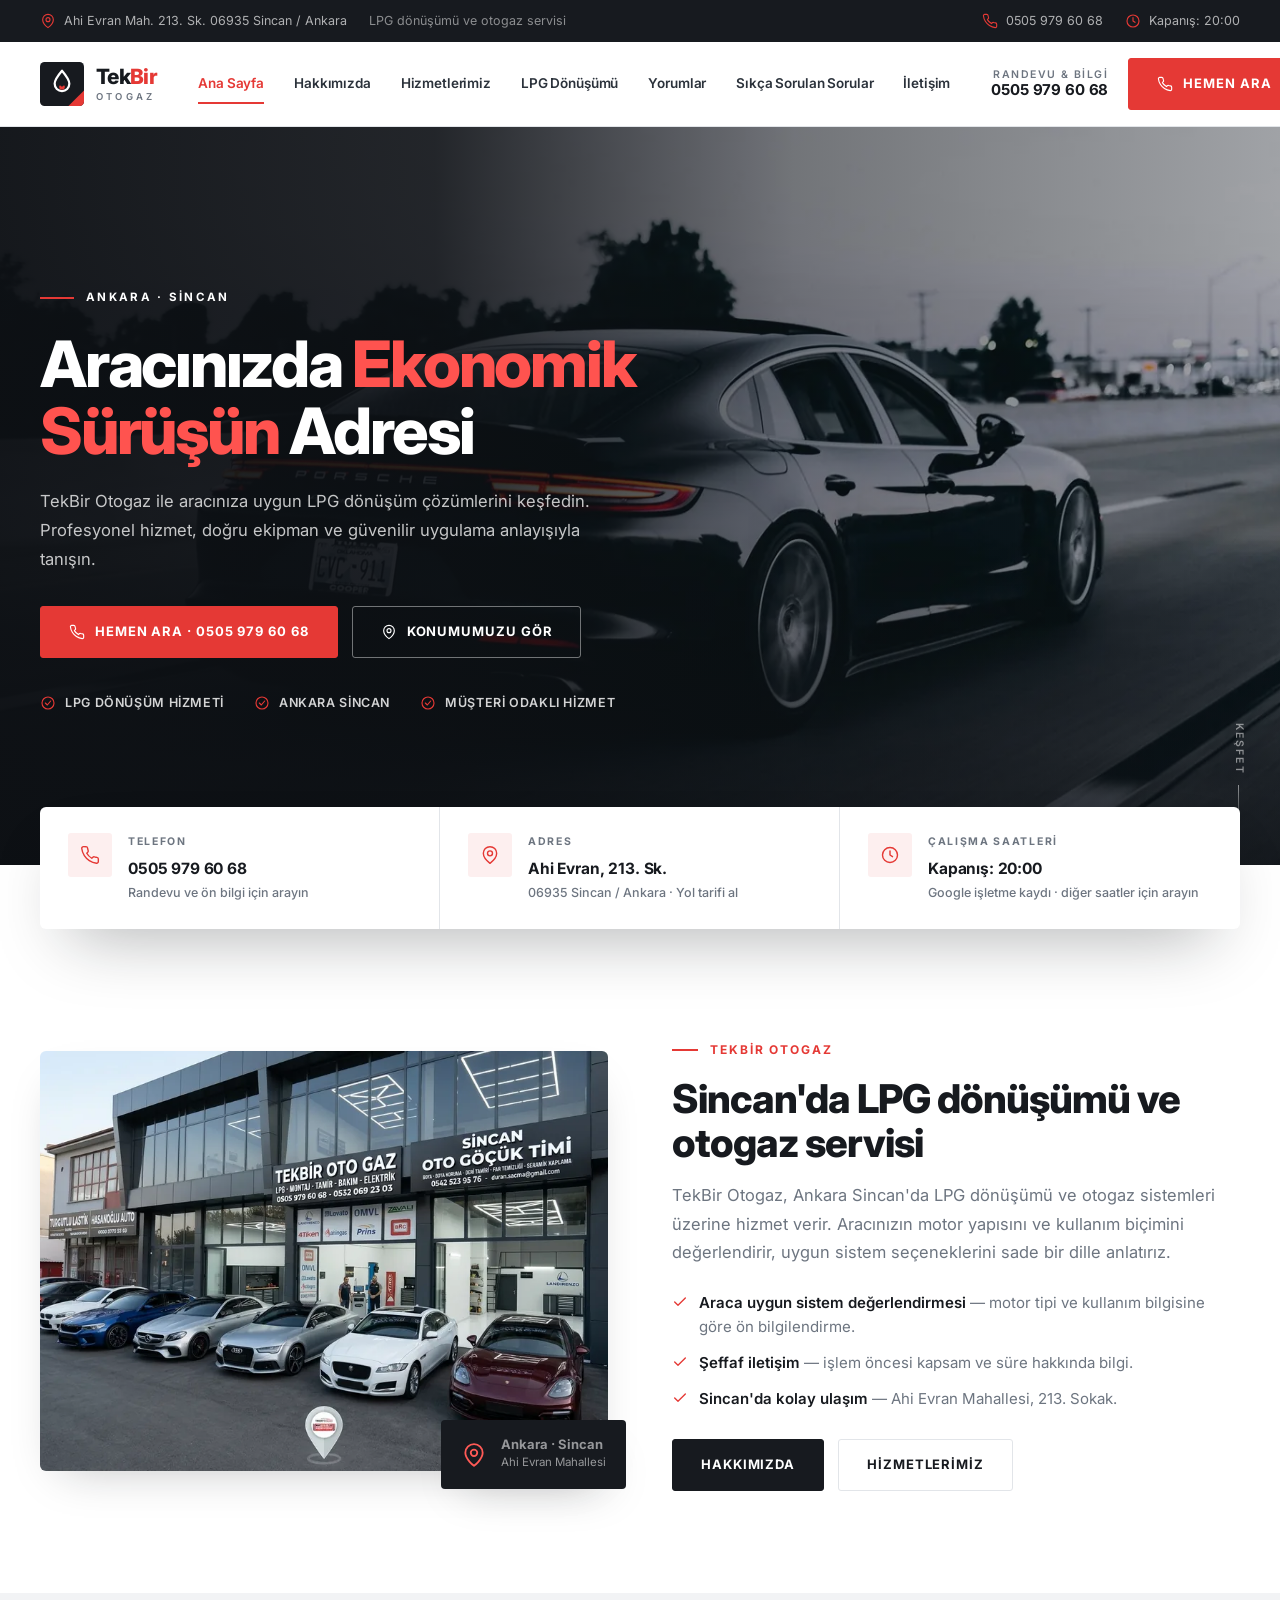
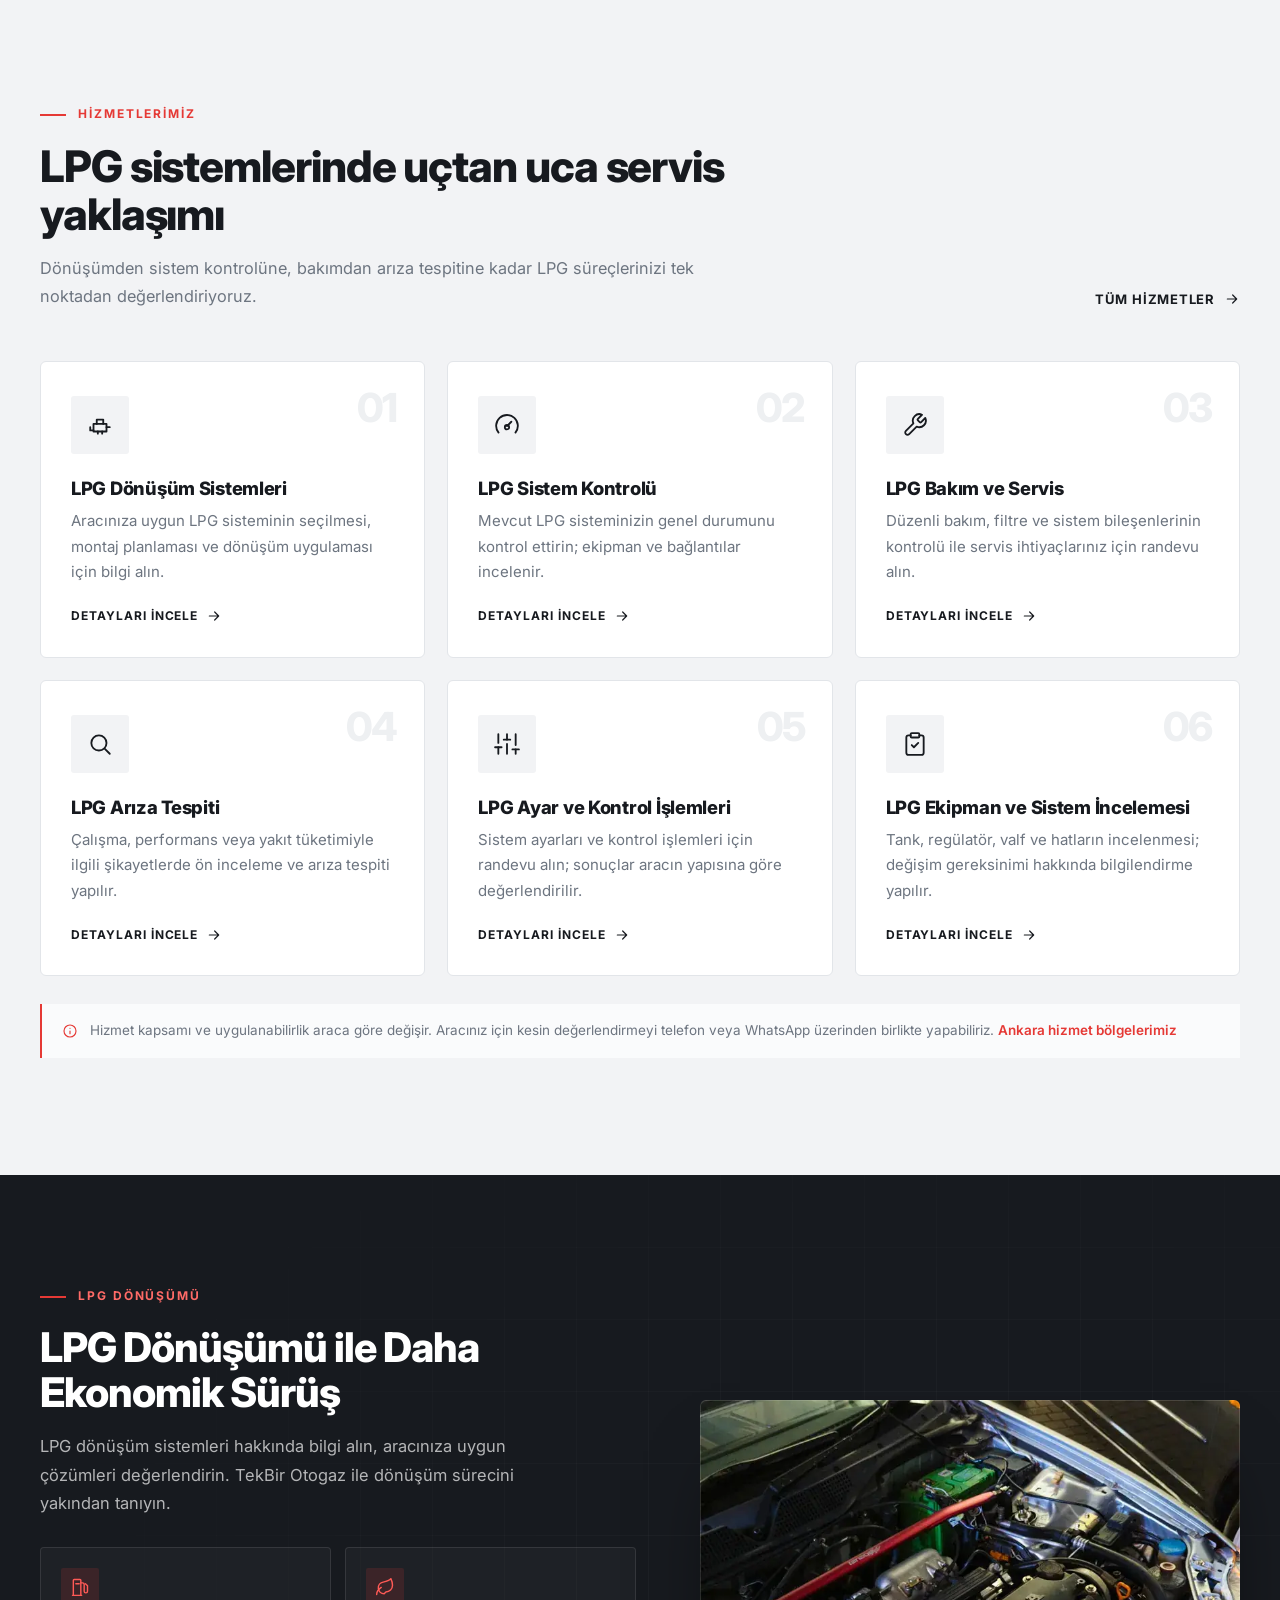
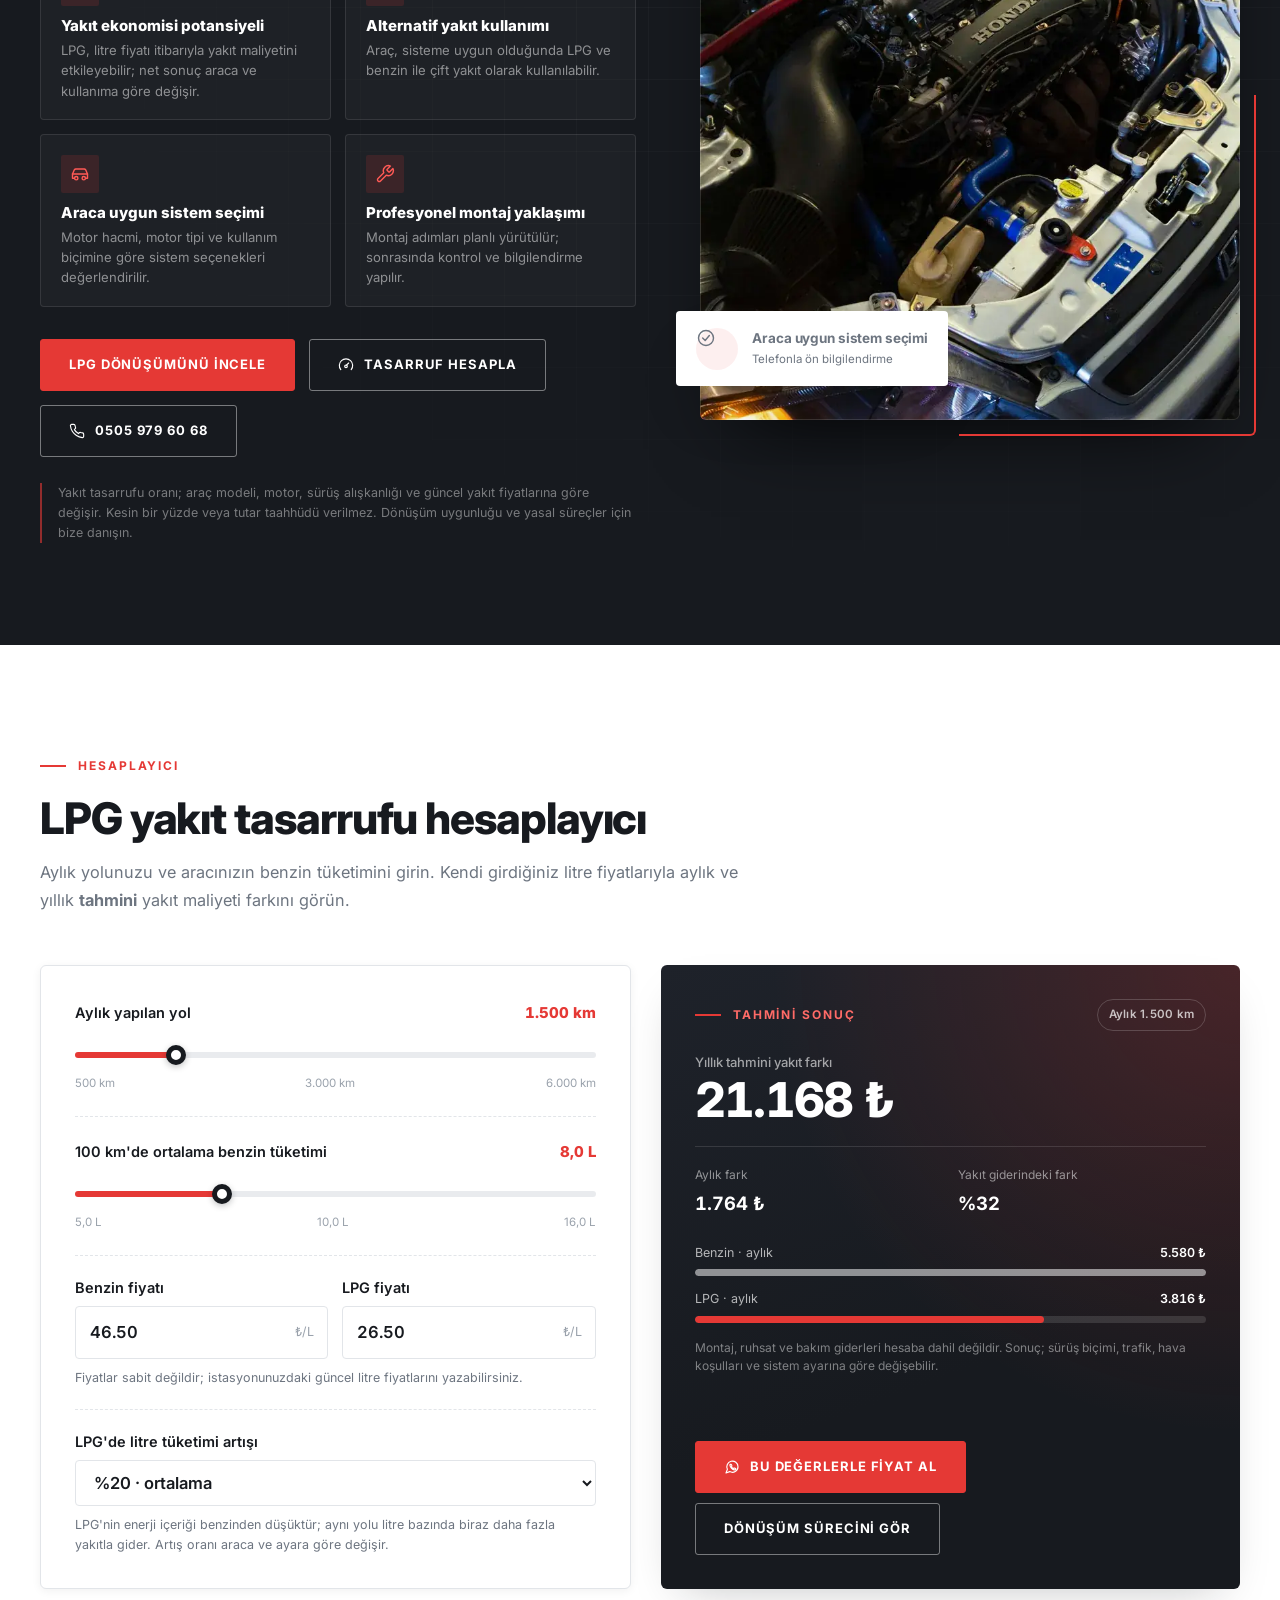
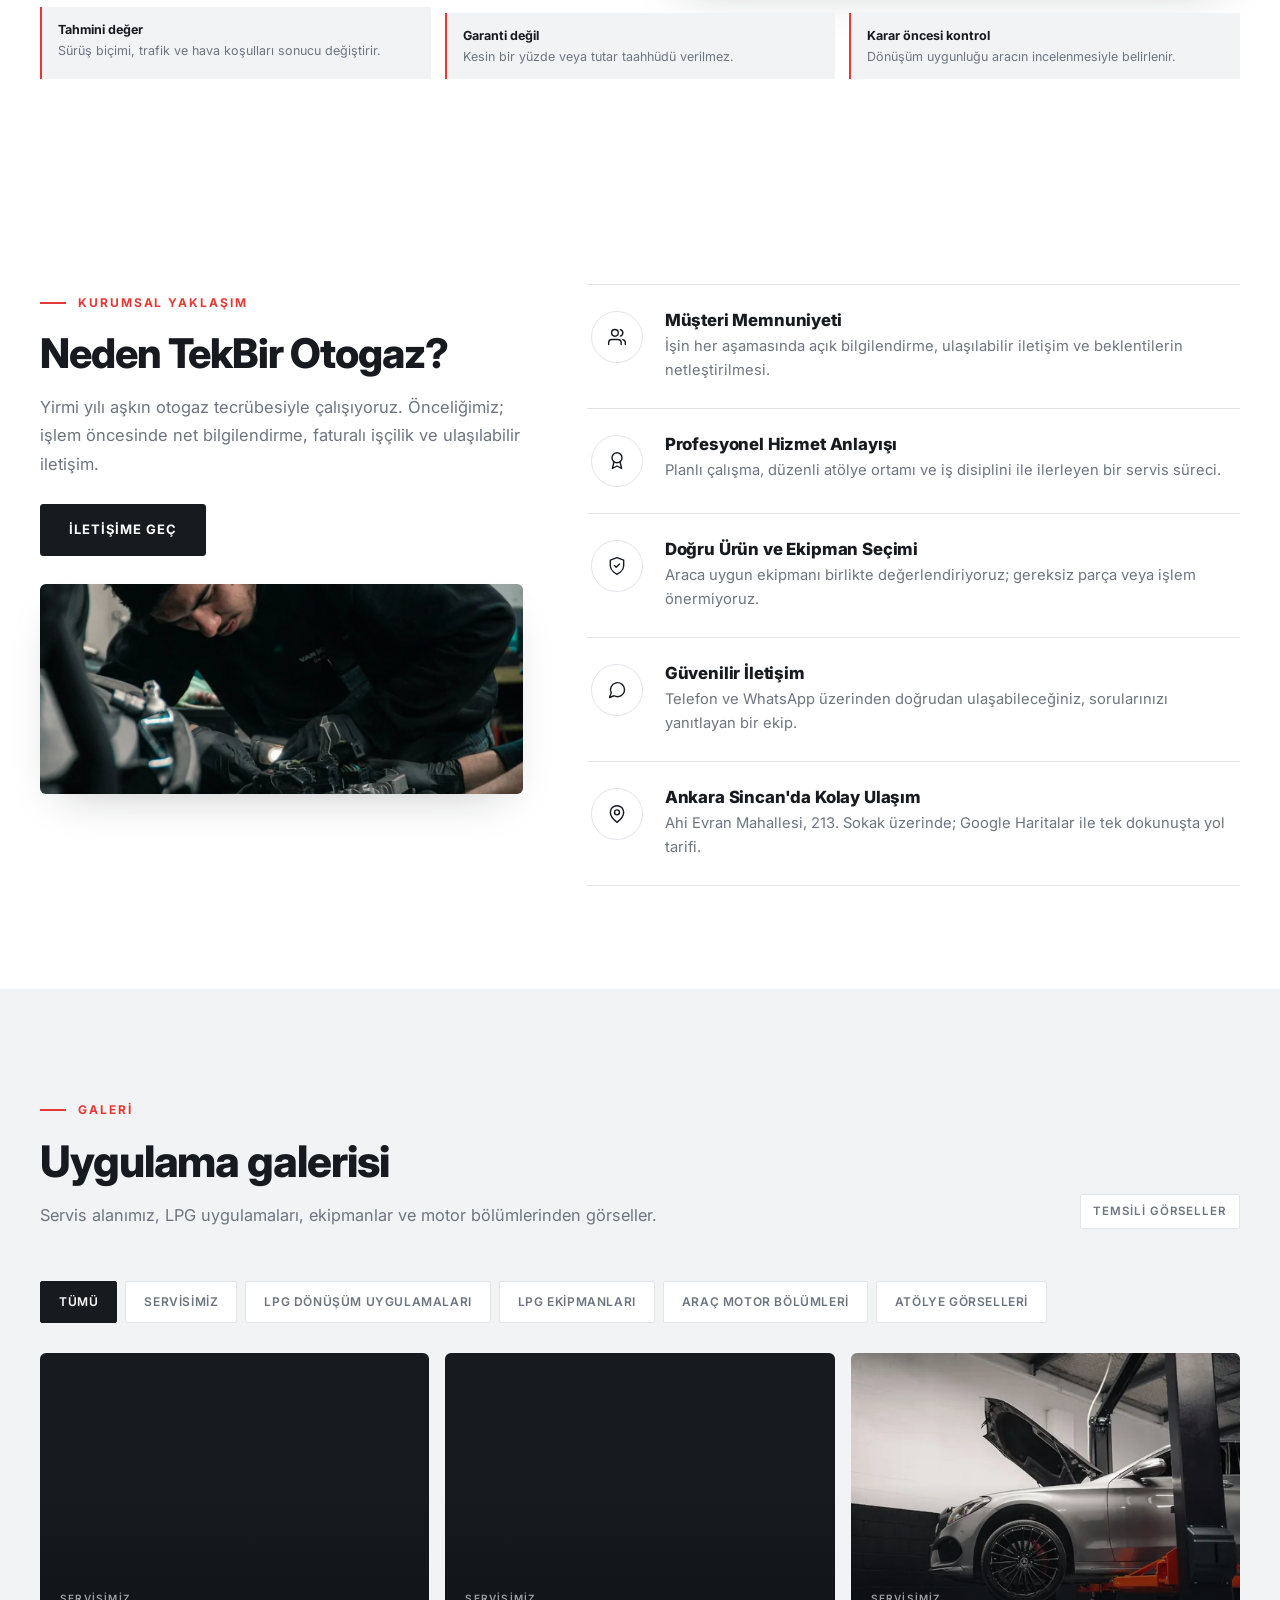
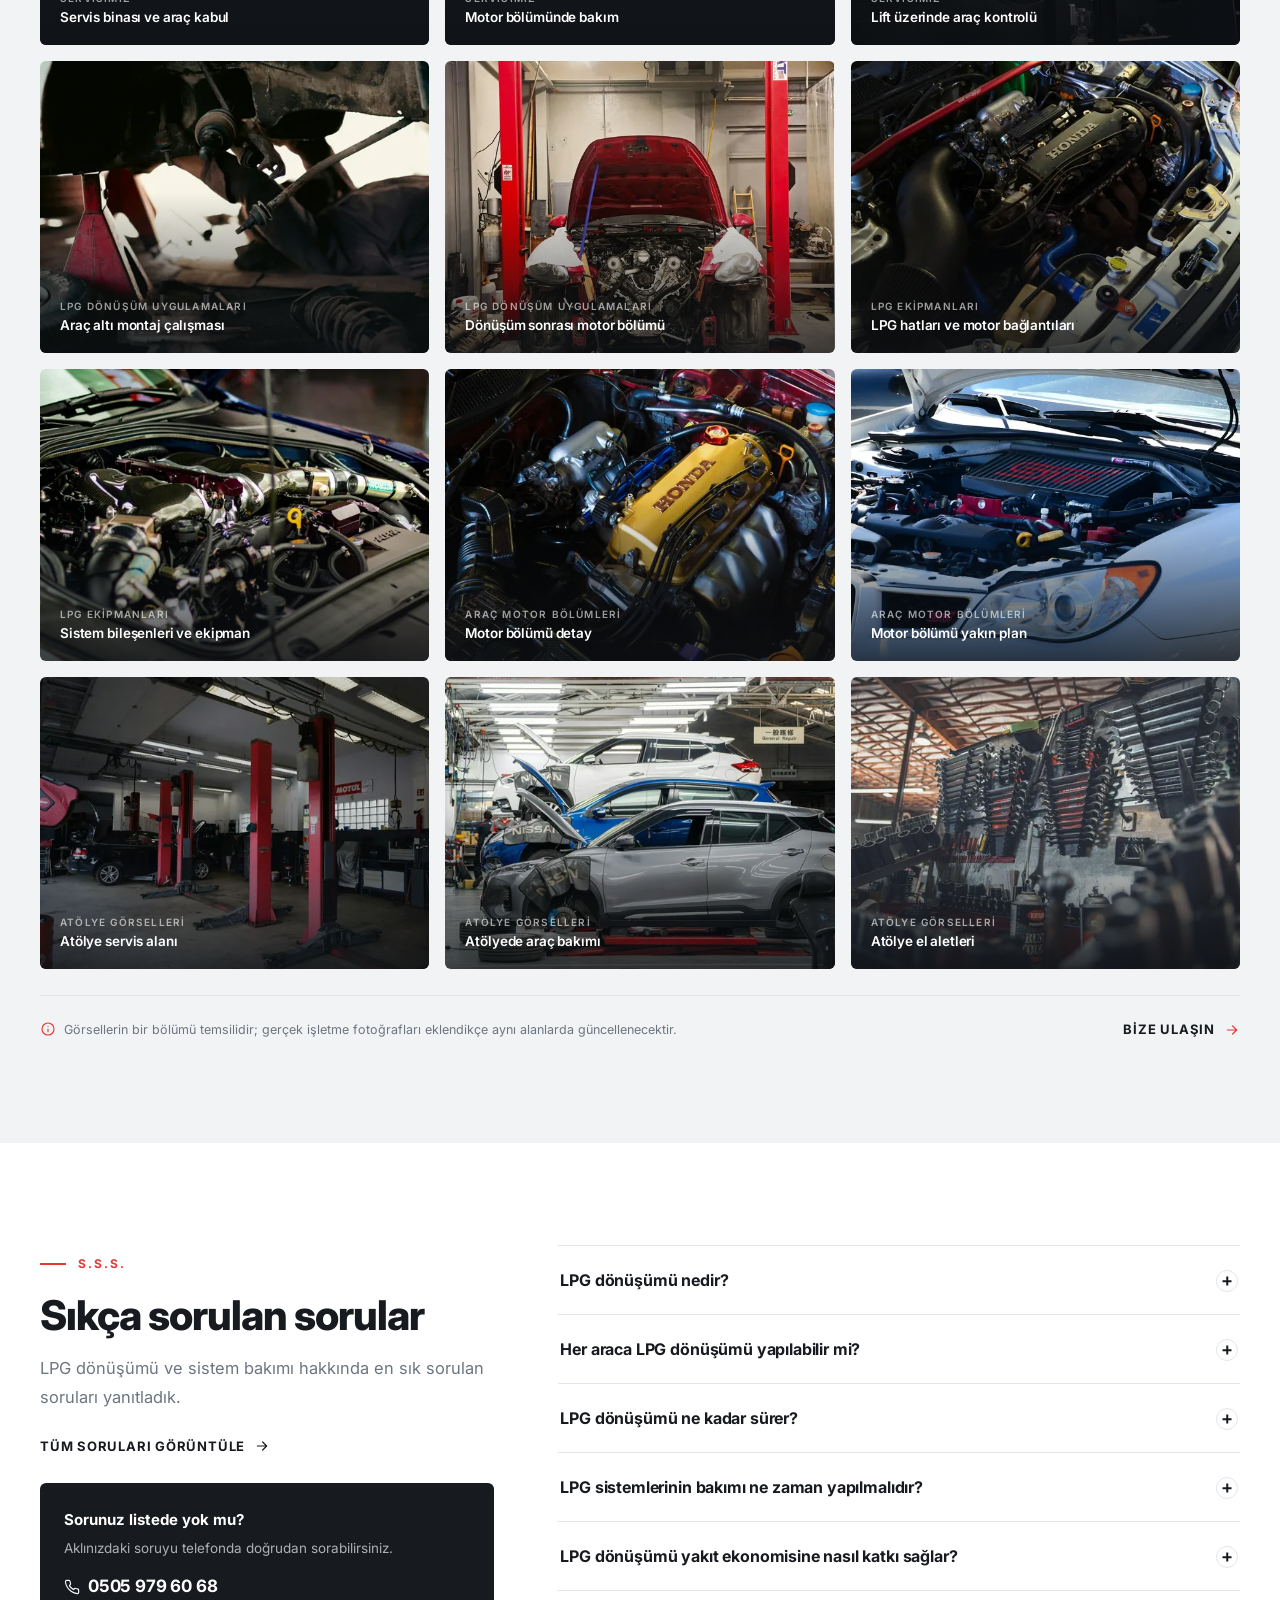
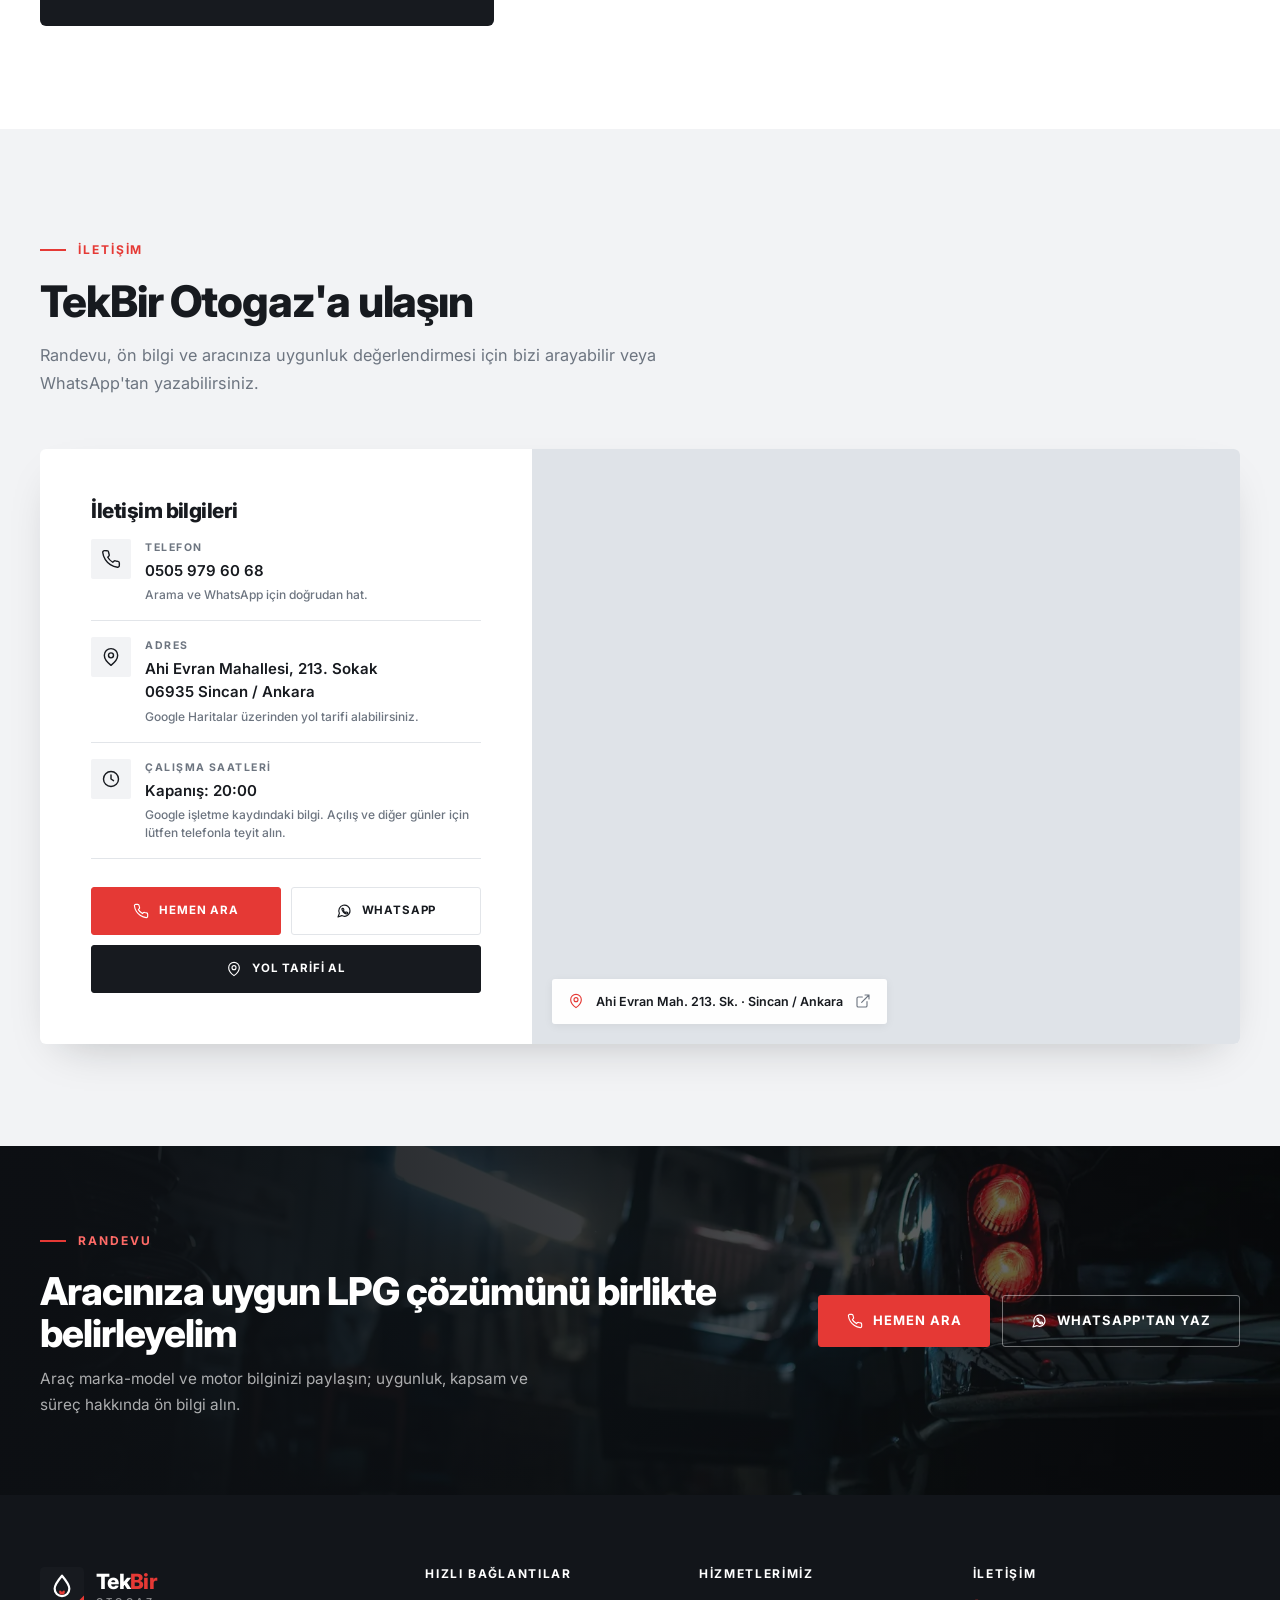
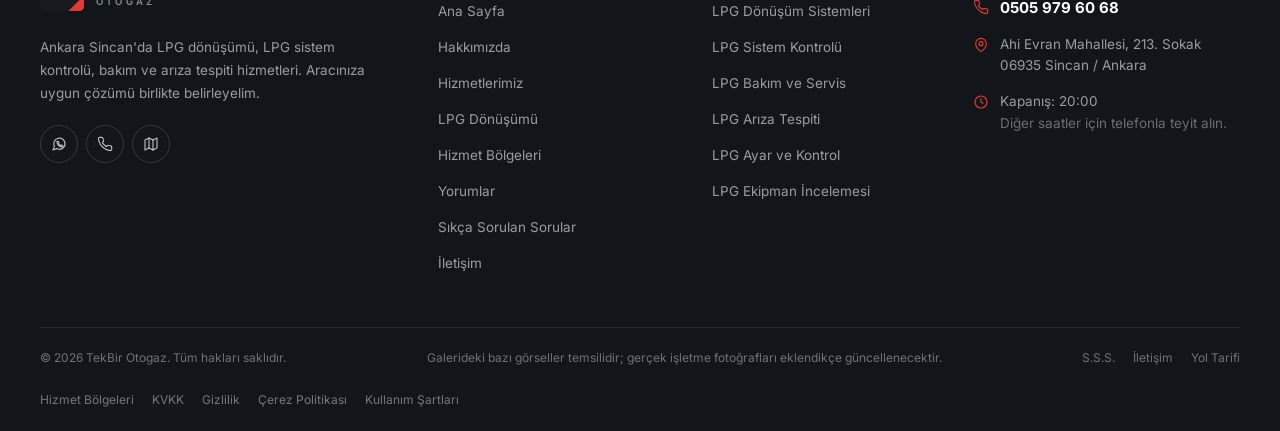
==== commit bada11f6: "Add files via upload" ====
--- a/index.html
+++ b/index.html
@@ -415,6 +415,10 @@
 
           <div class="btn-row">
             <a class="btn btn--primary" href="lpg-donusumu.html">LPG Dönüşümünü İncele</a>
+            <a class="btn btn--ghost" href="#tasarruf-hesaplayici">
+              <svg class="icon icon--sm" aria-hidden="true"><use href="assets/img/icons.svg#i-gauge"></use></svg>
+              Tasarruf Hesapla
+            </a>
             <a class="btn btn--ghost" href="tel:+905059796068">
               <svg class="icon icon--sm" aria-hidden="true"><use href="assets/img/icons.svg#i-phone"></use></svg>
               0505 979 60 68
@@ -440,6 +444,120 @@
             </span>
           </div>
         </div>
+      </div>
+    </section>
+
+    <!-- Yakıt tasarrufu hesaplayıcı -->
+    <section class="section" id="tasarruf-hesaplayici">
+      <div class="container">
+        <div class="section-head reveal">
+          <span class="eyebrow">Hesaplayıcı</span>
+          <h2>LPG yakıt tasarrufu hesaplayıcı</h2>
+          <p>Aylık yolunuzu ve aracınızın benzin tüketimini girin. Kendi girdiğiniz litre fiyatlarıyla aylık ve yıllık <strong>tahmini</strong> yakıt maliyeti farkını görün.</p>
+        </div>
+
+        <div class="calc" data-calc>
+          <div class="calc__form reveal">
+            <div class="calc__field">
+              <div class="calc__field-top">
+                <label class="calc__label" for="calc-km">Aylık yapılan yol</label>
+                <output class="calc__value" for="calc-km" data-calc-km-out>1.500 km</output>
+              </div>
+              <input class="calc__range" type="range" id="calc-km" min="500" max="6000" step="100" value="1500" data-calc-km>
+              <div class="calc__scale"><span>500 km</span><span>3.000 km</span><span>6.000 km</span></div>
+            </div>
+
+            <div class="calc__field">
+              <div class="calc__field-top">
+                <label class="calc__label" for="calc-cons">100 km'de ortalama benzin tüketimi</label>
+                <output class="calc__value" for="calc-cons" data-calc-cons-out>8,0 L</output>
+              </div>
+              <input class="calc__range" type="range" id="calc-cons" min="5" max="16" step="0.5" value="8" data-calc-cons>
+              <div class="calc__scale"><span>5,0 L</span><span>10,0 L</span><span>16,0 L</span></div>
+            </div>
+
+            <div class="calc__field">
+              <div class="calc__prices">
+                <div>
+                  <label class="calc__label" for="calc-petrol">Benzin fiyatı</label>
+                  <div class="calc__input-wrap">
+                    <input class="calc__input" type="number" id="calc-petrol" min="1" max="200" step="0.01" value="46.50" inputmode="decimal" data-calc-petrol>
+                    <span class="calc__unit">₺/L</span>
+                  </div>
+                </div>
+                <div>
+                  <label class="calc__label" for="calc-lpg">LPG fiyatı</label>
+                  <div class="calc__input-wrap">
+                    <input class="calc__input" type="number" id="calc-lpg" min="1" max="200" step="0.01" value="26.50" inputmode="decimal" data-calc-lpg>
+                    <span class="calc__unit">₺/L</span>
+                  </div>
+                </div>
+              </div>
+              <p class="calc__hint">Fiyatlar sabit değildir; istasyonunuzdaki güncel litre fiyatlarını yazabilirsiniz.</p>
+            </div>
+
+            <div class="calc__field">
+              <label class="calc__label" for="calc-uplift">LPG'de litre tüketimi artışı</label>
+              <select class="calc__select" id="calc-uplift" data-calc-uplift>
+                <option value="10">%10 · düşük artış</option>
+                <option value="15">%15</option>
+                <option value="20" selected>%20 · ortalama</option>
+                <option value="25">%25 · yüksek artış</option>
+              </select>
+              <p class="calc__hint">LPG'nin enerji içeriği benzinden düşüktür; aynı yolu litre bazında biraz daha fazla yakıtla gider. Artış oranı araca ve ayara göre değişir.</p>
+            </div>
+          </div>
+
+          <div class="calc__results reveal">
+            <div class="calc__results-head">
+              <span class="eyebrow eyebrow--light">Tahmini sonuç</span>
+              <span class="calc__badge" data-calc-badge>Aylık 1.500 km</span>
+            </div>
+
+            <p class="calc__hero-label">Yıllık tahmini yakıt farkı</p>
+            <div class="calc__hero" data-calc-yearly>—</div>
+
+            <div class="calc__mini-grid">
+              <div>
+                <span class="calc__mini-label">Aylık fark</span>
+                <strong class="calc__mini-value" data-calc-monthly>—</strong>
+              </div>
+              <div>
+                <span class="calc__mini-label">Yakıt giderindeki fark</span>
+                <strong class="calc__mini-value" data-calc-pct>—</strong>
+              </div>
+            </div>
+
+            <div class="calc__bars">
+              <div class="calc__bar-row">
+                <div class="calc__bar-head"><span>Benzin · aylık</span><span data-calc-petrol-cost>—</span></div>
+                <div class="calc__bar"><span data-calc-bar-petrol></span></div>
+              </div>
+              <div class="calc__bar-row">
+                <div class="calc__bar-head"><span>LPG · aylık</span><span data-calc-lpg-cost>—</span></div>
+                <div class="calc__bar calc__bar--lpg"><span data-calc-bar-lpg></span></div>
+              </div>
+            </div>
+
+            <p class="calc__warning" data-calc-warning hidden>Girdiğiniz fiyatlarla LPG maliyeti benzinin altına inmiyor. Fiyatları güncelleyip yeniden deneyin.</p>
+
+            <p class="calc__note">Montaj, ruhsat ve bakım giderleri hesaba dahil değildir. Sonuç; sürüş biçimi, trafik, hava koşulları ve sistem ayarına göre değişebilir.</p>
+
+            <div class="calc__cta">
+              <a class="btn btn--primary" data-calc-wa href="https://wa.me/905059796068" target="_blank" rel="noopener">
+                <svg class="icon icon--sm" aria-hidden="true"><use href="assets/img/icons.svg#i-whatsapp"></use></svg>
+                Bu değerlerle fiyat al
+              </a>
+              <a class="btn btn--ghost" href="lpg-donusumu.html">Dönüşüm sürecini gör</a>
+            </div>
+          </div>
+        </div>
+
+        <ul class="calc__assump reveal">
+          <li><strong>Tahmini değer</strong>Sürüş biçimi, trafik ve hava koşulları sonucu değiştirir.</li>
+          <li><strong>Garanti değil</strong>Kesin bir yüzde veya tutar taahhüdü verilmez.</li>
+          <li><strong>Karar öncesi kontrol</strong>Dönüşüm uygunluğu aracın incelenmesiyle belirlenir.</li>
+        </ul>
       </div>
     </section>
 
--- a/assets/css/style.css
+++ b/assets/css/style.css
@@ -3632,3 +3632,345 @@
 .footer__legal a:hover {
   color: #fff;
 }
+
+/* 17. Yakıt tasarrufu hesaplayıcı --------------------------------------- */
+.calc {
+  display: grid;
+  grid-template-columns: 1.02fr 1fr;
+  gap: clamp(18px, 2.4vw, 30px);
+}
+
+.calc__form {
+  background: #fff;
+  border: 1px solid var(--line);
+  border-radius: var(--radius-lg);
+  padding: clamp(22px, 3vw, 34px);
+  box-shadow: var(--shadow-sm);
+}
+
+.calc__field + .calc__field {
+  margin-top: 22px;
+  padding-top: 22px;
+  border-top: 1px dashed var(--line);
+}
+
+.calc__field-top {
+  display: flex;
+  align-items: baseline;
+  justify-content: space-between;
+  gap: 12px;
+  margin-bottom: 12px;
+}
+
+.calc__label {
+  display: block;
+  color: var(--ink);
+  font-size: 14.5px;
+  font-weight: 600;
+  line-height: 1.4;
+}
+
+.calc__value {
+  flex: none;
+  color: var(--red);
+  font-size: 15px;
+  font-weight: 800;
+  font-variant-numeric: tabular-nums;
+}
+
+.calc__range {
+  -webkit-appearance: none;
+  appearance: none;
+  width: 100%;
+  height: 6px;
+  margin: 0;
+  border-radius: 999px;
+  background: linear-gradient(to right, var(--red) 0 var(--fill, 0%), var(--grey-2) var(--fill, 0%));
+  cursor: pointer;
+}
+
+.calc__range::-webkit-slider-thumb {
+  -webkit-appearance: none;
+  width: 20px;
+  height: 20px;
+  border: 5px solid var(--ink);
+  border-radius: 50%;
+  background: #fff;
+  box-shadow: 0 2px 6px rgba(17, 20, 24, 0.25);
+}
+
+.calc__range::-moz-range-thumb {
+  width: 10px;
+  height: 10px;
+  border: 5px solid var(--ink);
+  border-radius: 50%;
+  background: #fff;
+  box-shadow: 0 2px 6px rgba(17, 20, 24, 0.25);
+}
+
+.calc__range:focus-visible {
+  outline: 2px solid var(--red);
+  outline-offset: 6px;
+}
+
+.calc__scale {
+  display: flex;
+  justify-content: space-between;
+  margin-top: 8px;
+  color: var(--muted-light);
+  font-size: 11.5px;
+}
+
+.calc__prices {
+  display: grid;
+  grid-template-columns: 1fr 1fr;
+  gap: 14px;
+}
+
+.calc__prices .calc__label {
+  margin-bottom: 8px;
+}
+
+.calc__input-wrap {
+  position: relative;
+}
+
+.calc__input {
+  width: 100%;
+  padding: 11px 46px 11px 14px;
+  border: 1px solid var(--line);
+  border-radius: var(--radius);
+  background: #fff;
+  color: var(--ink);
+  font: inherit;
+  font-weight: 600;
+  font-variant-numeric: tabular-nums;
+}
+
+.calc__input:focus-visible {
+  outline: none;
+  border-color: var(--ink);
+  box-shadow: 0 0 0 3px rgba(23, 26, 31, 0.1);
+}
+
+.calc__unit {
+  position: absolute;
+  top: 50%;
+  right: 14px;
+  transform: translateY(-50%);
+  color: var(--muted-light);
+  font-size: 12.5px;
+  pointer-events: none;
+}
+
+.calc__select {
+  width: 100%;
+  margin-top: 8px;
+  padding: 11px 14px;
+  border: 1px solid var(--line);
+  border-radius: var(--radius);
+  background: #fff;
+  color: var(--ink);
+  font: inherit;
+  font-weight: 600;
+}
+
+.calc__select:focus-visible {
+  outline: none;
+  border-color: var(--ink);
+  box-shadow: 0 0 0 3px rgba(23, 26, 31, 0.1);
+}
+
+.calc__hint {
+  margin: 9px 0 0;
+  color: var(--muted);
+  font-size: 12.5px;
+  line-height: 1.55;
+}
+
+.calc__results {
+  display: flex;
+  flex-direction: column;
+  padding: clamp(22px, 3vw, 34px);
+  border-radius: var(--radius-lg);
+  background:
+    radial-gradient(circle at 100% 0, rgba(229, 57, 53, 0.22), transparent 55%),
+    linear-gradient(160deg, #1e222a, #171a1f 62%);
+  box-shadow: var(--shadow);
+}
+
+.calc__results-head {
+  display: flex;
+  flex-wrap: wrap;
+  align-items: center;
+  justify-content: space-between;
+  gap: 10px;
+  margin-bottom: 6px;
+}
+
+.calc__results-head .eyebrow {
+  margin-bottom: 0;
+}
+
+.calc__badge {
+  padding: 5px 11px;
+  border: 1px solid rgba(255, 255, 255, 0.18);
+  border-radius: 999px;
+  color: rgba(255, 255, 255, 0.72);
+  font-size: 11.5px;
+  font-weight: 600;
+  letter-spacing: 0.02em;
+}
+
+.calc__hero-label {
+  margin: 14px 0 2px;
+  color: rgba(255, 255, 255, 0.6);
+  font-size: 13px;
+  font-weight: 500;
+}
+
+.calc__hero {
+  color: #fff;
+  font-size: clamp(2.1rem, 4.4vw, 3rem);
+  font-weight: 800;
+  line-height: 1.05;
+  letter-spacing: -0.035em;
+  font-variant-numeric: tabular-nums;
+}
+
+.calc__mini-grid {
+  display: grid;
+  grid-template-columns: 1fr 1fr;
+  gap: 16px;
+  margin-top: 20px;
+  padding-top: 18px;
+  border-top: 1px solid rgba(255, 255, 255, 0.12);
+}
+
+.calc__mini-label {
+  display: block;
+  margin-bottom: 3px;
+  color: rgba(255, 255, 255, 0.52);
+  font-size: 12px;
+}
+
+.calc__mini-value {
+  display: block;
+  color: #fff;
+  font-size: 1.15rem;
+  font-weight: 700;
+  font-variant-numeric: tabular-nums;
+}
+
+.calc__bars {
+  display: grid;
+  gap: 12px;
+  margin-top: 22px;
+}
+
+.calc__bar-head {
+  display: flex;
+  justify-content: space-between;
+  gap: 10px;
+  margin-bottom: 6px;
+  color: rgba(255, 255, 255, 0.68);
+  font-size: 12.5px;
+}
+
+.calc__bar-head span:last-child {
+  color: #fff;
+  font-weight: 600;
+  font-variant-numeric: tabular-nums;
+}
+
+.calc__bar {
+  height: 7px;
+  overflow: hidden;
+  border-radius: 999px;
+  background: rgba(255, 255, 255, 0.12);
+}
+
+.calc__bar span {
+  display: block;
+  width: 0;
+  height: 100%;
+  border-radius: inherit;
+  background: rgba(255, 255, 255, 0.45);
+  transition: width 0.45s var(--ease);
+}
+
+.calc__bar--lpg span {
+  background: var(--red);
+}
+
+.calc__warning {
+  margin: 16px 0 0;
+  padding: 10px 12px;
+  border-left: 2px solid var(--red);
+  background: rgba(255, 255, 255, 0.06);
+  color: rgba(255, 255, 255, 0.82);
+  font-size: 12.5px;
+  line-height: 1.5;
+}
+
+.calc__note {
+  margin: 16px 0 0;
+  color: rgba(255, 255, 255, 0.45);
+  font-size: 12px;
+  line-height: 1.55;
+}
+
+.calc__cta {
+  display: flex;
+  flex-wrap: wrap;
+  gap: 10px;
+  margin-top: auto;
+  padding-top: 20px;
+}
+
+.calc__assump {
+  display: grid;
+  grid-template-columns: repeat(3, 1fr);
+  gap: 14px;
+  margin: 18px 0 0;
+  padding: 0;
+  list-style: none;
+}
+
+.calc__assump li {
+  padding: 13px 16px;
+  border-left: 2px solid var(--red);
+  background: var(--grey);
+  color: var(--muted);
+  font-size: 12.5px;
+  line-height: 1.55;
+}
+
+.calc__assump strong {
+  display: block;
+  margin-bottom: 2px;
+  color: var(--ink);
+  font-size: 12.5px;
+  font-weight: 700;
+}
+
+@media (max-width: 980px) {
+  .calc {
+    grid-template-columns: 1fr;
+  }
+
+  .calc__assump {
+    grid-template-columns: 1fr;
+  }
+}
+
+@media (max-width: 560px) {
+  .calc__prices,
+  .calc__mini-grid {
+    grid-template-columns: 1fr;
+  }
+
+  .calc__cta .btn {
+    width: 100%;
+  }
+}
